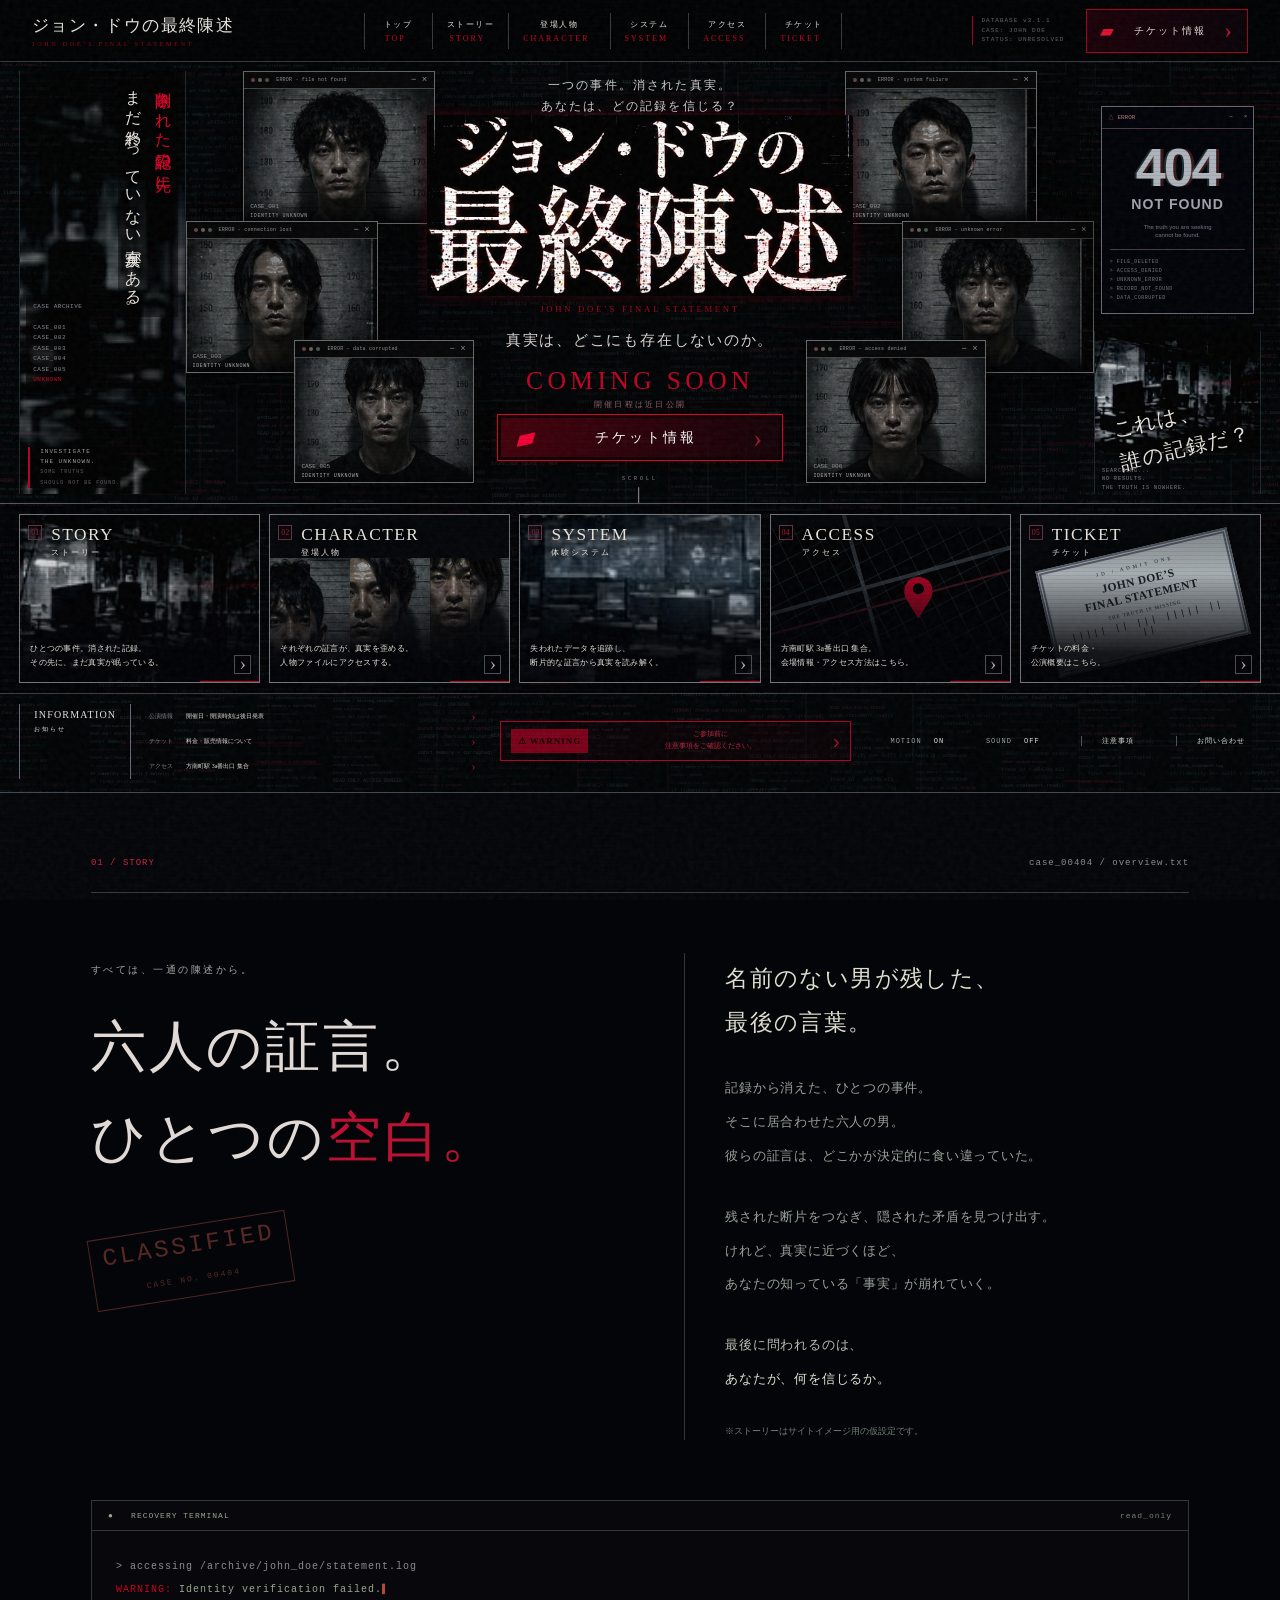
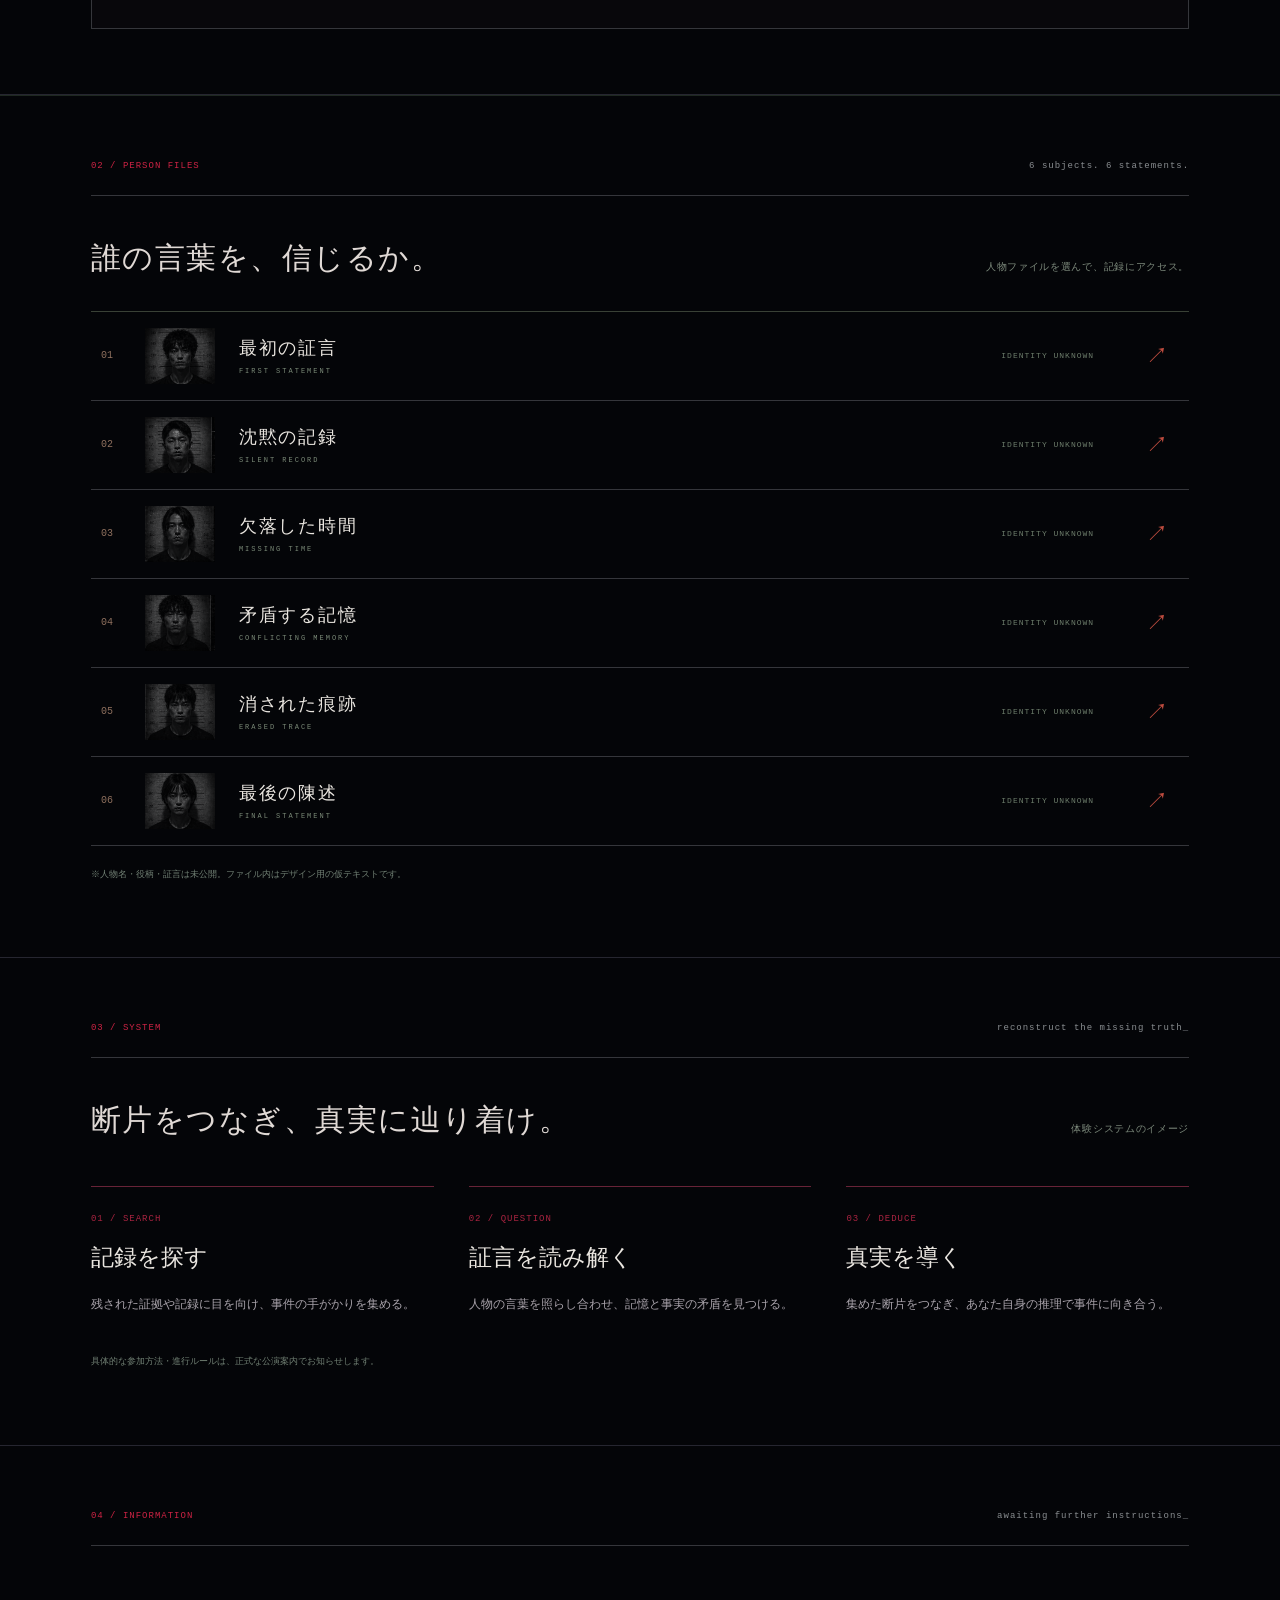
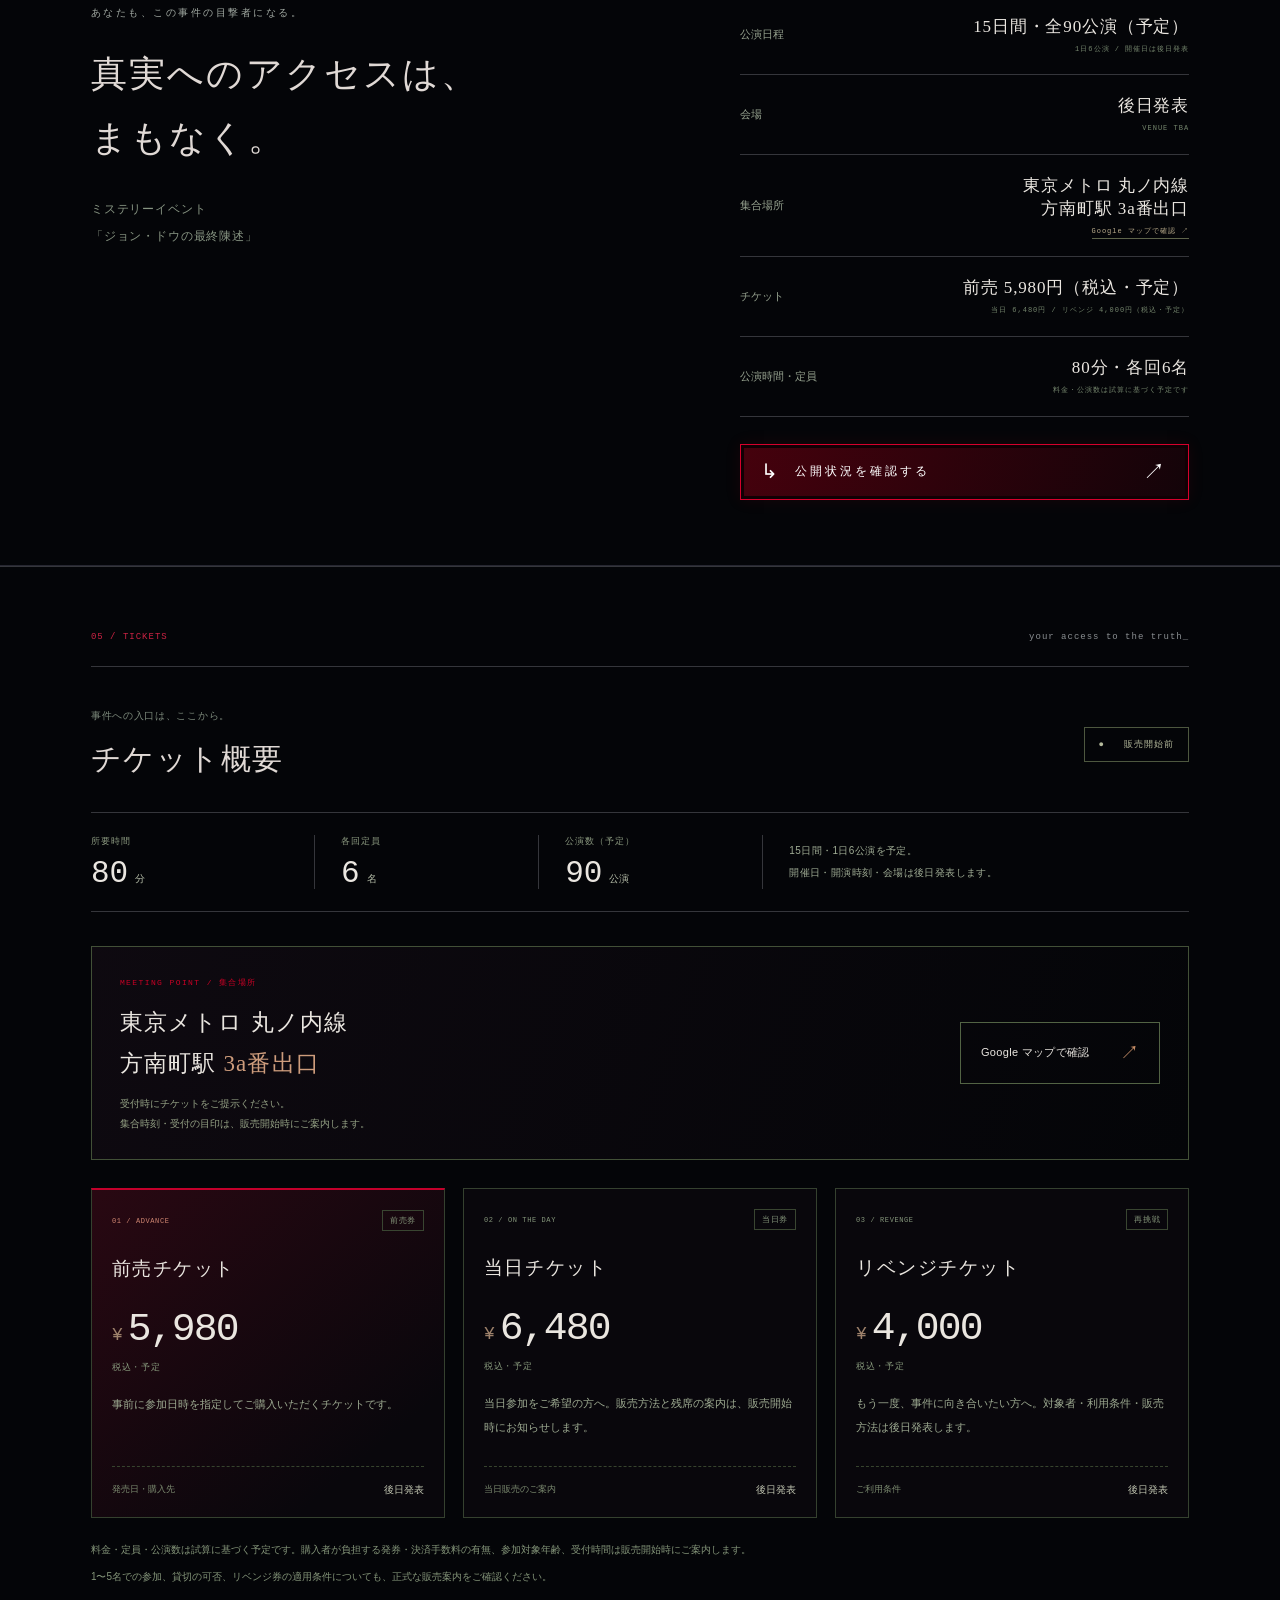
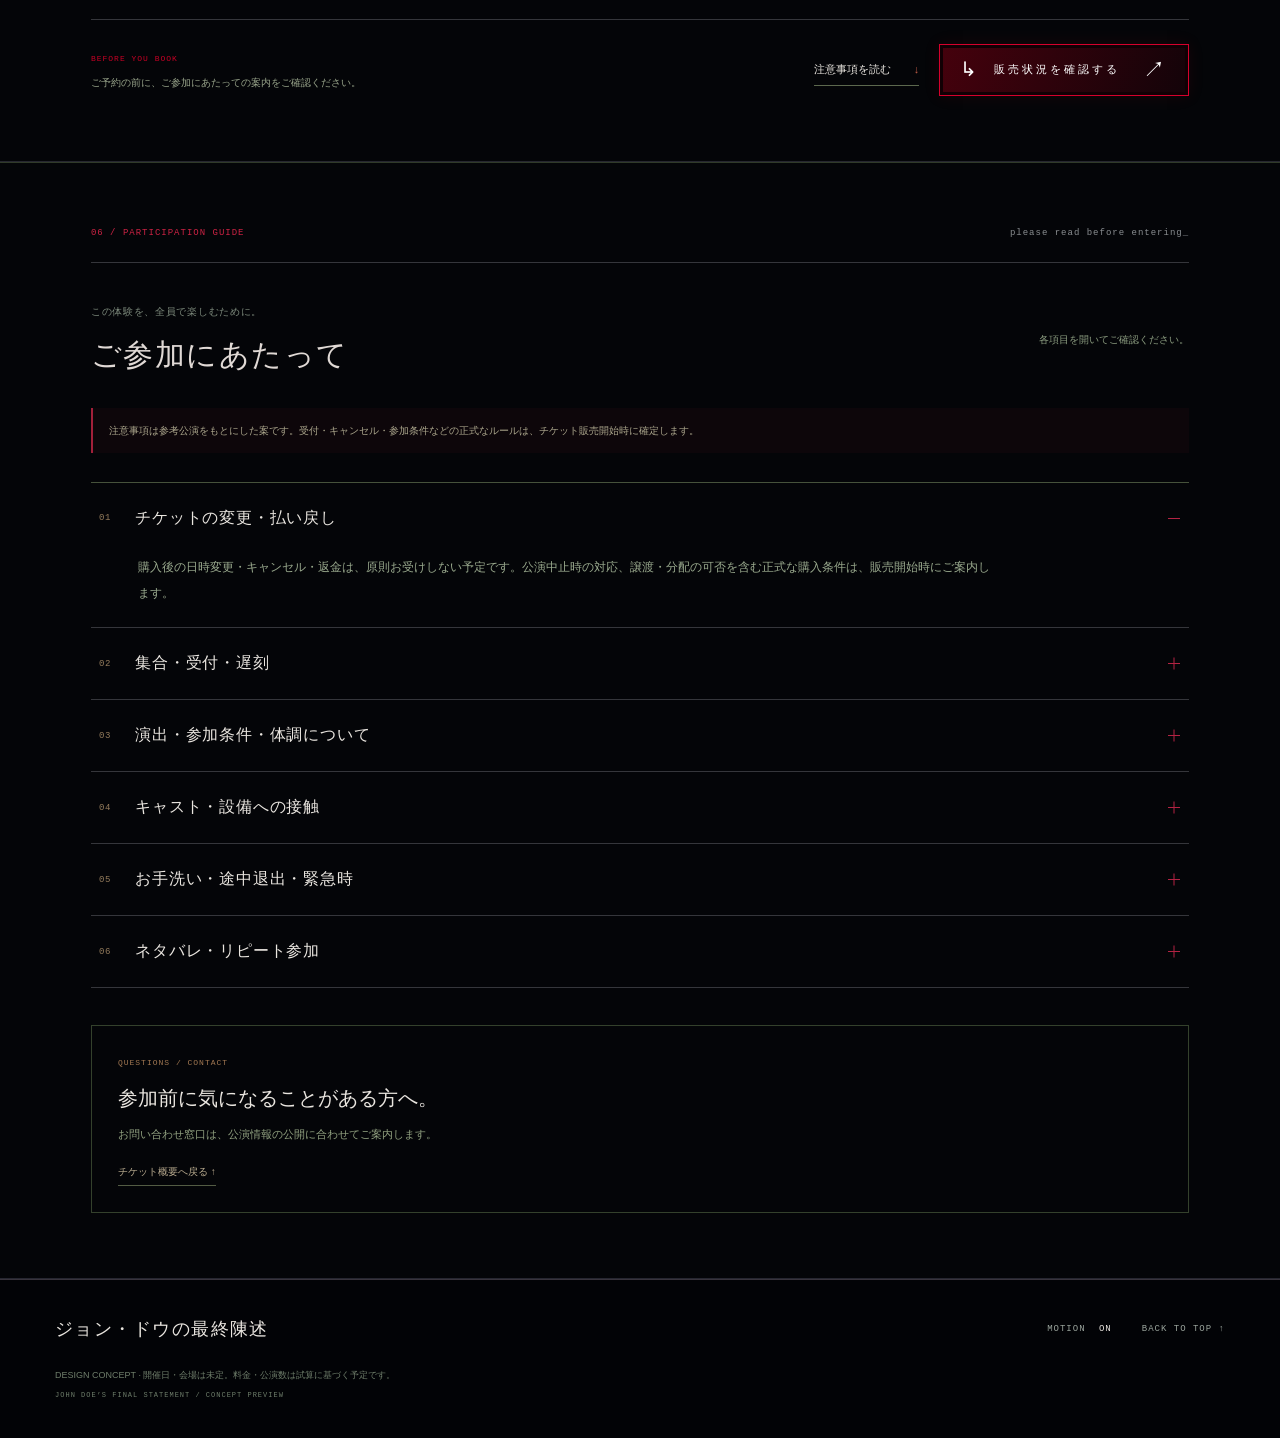
==== index.html @ df14f349 "Rename john-doe-preview-v14.html to index.html" ====
<!doctype html>
<html lang="ja">
<head>
<meta charset="UTF-8"><meta name="viewport" content="width=device-width, initial-scale=1">
<meta name="theme-color" content="#080a09">
<meta name="description" content="真実は、どこにも存在しないのか。ミステリーイベント『ジョン・ドウの最終陳述』のコンセプトサイト。">
<title>ジョン・ドウの最終陳述 — JOHN DOE'S FINAL STATEMENT</title>
<link rel="icon" href="data:image/svg+xml,%3Csvg xmlns='http://www.w3.org/2000/svg' viewBox='0 0 64 64'%3E%3Crect width='64' height='64' fill='%23080a09'/%3E%3Ctext x='7' y='46' font-size='44' fill='%23d93636' font-family='serif'%3EJ%3C/text%3E%3C/svg%3E">
<style>
:root{--bg:#080b0a;--fg:#e6e4db;--muted:#78817c;--red:#d1443c;--line:#29312c;--mono:'Space Mono',monospace;--serif:'Noto Serif JP','Yu Mincho',serif}*{box-sizing:border-box}html{scroll-behavior:smooth;scroll-padding-top:100px}body{margin:0;background:var(--bg);color:var(--fg);font-family:Arial,'Noto Sans JP','Hiragino Kaku Gothic ProN',sans-serif;font-size:14px;-webkit-font-smoothing:antialiased}button,a{-webkit-tap-highlight-color:transparent}a{color:inherit;text-decoration:none}button{font:inherit;color:inherit;cursor:pointer}button:focus-visible,a:focus-visible{outline:2px solid var(--red);outline-offset:5px}button{border-radius:0}::selection{background:#a6312d;color:#fff}.mono,.utility{font-family:var(--mono);font-size:10px;letter-spacing:1px}.red{color:var(--red)}.muted{color:var(--muted)}.skip{position:fixed;top:-60px;left:20px;padding:12px;background:var(--fg);color:var(--bg);z-index:100}.skip:focus{top:10px}.noise{position:fixed;inset:0;pointer-events:none;opacity:.055;z-index:20;background-image:url("data:image/svg+xml,%3Csvg viewBox='0 0 180 180' xmlns='http://www.w3.org/2000/svg'%3E%3Cfilter id='n'%3E%3CfeTurbulence type='fractalNoise' baseFrequency='.9' numOctaves='3' stitchTiles='stitch'/%3E%3C/filter%3E%3Cpath filter='url(%23n)' opacity='.8' d='M0 0h180v180H0z'/%3E%3C/svg%3E")}.scanline{position:fixed;inset:0;background:repeating-linear-gradient(transparent 0px,transparent 3px,#0002 4px);pointer-events:none;z-index:19}.header{height:94px;display:flex;align-items:center;justify-content:space-between;padding:0 4.3%;border-bottom:1px solid var(--line);position:relative;z-index:5;background:#080b0a}.brand{display:flex;align-items:center;gap:14px}.brand-mark{font-family:Georgia,serif;font-weight:bold;font-size:36px;letter-spacing:-3px}.brand-mark>span{color:var(--red)}.brand-caption{font-family:var(--mono);font-size:8px;line-height:1.7;letter-spacing:1.4px;color:#a1aaa3}.header nav{display:flex;gap:33px;font-family:var(--mono);font-size:10px;letter-spacing:1px}.header nav small{color:var(--red);margin-right:6px;font-size:8px}.header nav a:hover{color:var(--red)}.utility{background:none;border:0;color:#9aa49c;font-size:9px;padding:10px 0}.utility b{font-weight:400;color:var(--fg);margin-left:7px}.sound-bars{color:var(--red);letter-spacing:1px;margin-right:7px}.hero{position:relative;min-height:780px;height:calc(100svh - 94px);max-height:1040px;overflow:hidden;background:radial-gradient(ellipse at 78% 45%,#18312545,transparent 56%)}.hero-grid{position:absolute;inset:0;background-image:linear-gradient(#80978707 1px,transparent 1px),linear-gradient(90deg,#80978707 1px,transparent 1px);background-size:58px 58px;mask-image:linear-gradient(90deg,transparent,#000)}.hero-top{position:absolute;top:27px;left:4.3%;right:4.3%;display:flex;justify-content:space-between;font-size:9px;color:#7f8d82}.status-dot{display:inline-block;width:5px;height:5px;background:var(--red);margin-right:9px;box-shadow:0 0 12px #c03c3c99}.hero-copy{position:absolute;z-index:3;left:7.1%;top:50%;width:51%;transform:translateY(-48%);pointer-events:none}.hero-copy a{pointer-events:auto}.eyebrow{font-family:var(--mono);letter-spacing:2.5px;font-size:10px;color:#a2aaa3;display:flex;align-items:center;gap:12px}.line{height:1px;width:27px;background:var(--red)}.hero-tagline{font-family:var(--serif);font-size:15px;letter-spacing:.25em;margin:35px 0 18px;color:#b2b8ae}h1{font-family:var(--serif);font-weight:800;margin:0;line-height:1.25;letter-spacing:-.06em}.title-small{display:block;font-size:clamp(29px,3.7vw,60px);letter-spacing:.025em;margin-bottom:8px}.title-main{display:block;font-size:clamp(74px,8.6vw,139px);position:relative;white-space:nowrap;text-shadow:1px 0 #c5473a88}.title-main:after{content:attr(data-text);position:absolute;left:0;top:0;color:#b8c8ba;clip-path:inset(45% 0 52% 0);animation:glitch 8s infinite;opacity:0}.english-title{font-family:var(--mono);font-size:clamp(8px,.8vw,12px);letter-spacing:.32em;color:var(--red);margin:23px 0 27px}.hero-question{font-family:var(--serif);font-size:14px;letter-spacing:.16em;color:#bfc3b8;margin-bottom:32px}.primary-button{display:flex;align-items:center;gap:14px;min-height:56px;padding:0 20px;background:#b92e29;color:#fff;border:1px solid #d1443c;font-size:12px;letter-spacing:1px;width:282px;transition:background .25s,box-shadow .25s}.primary-button:hover{background:#d3443b;box-shadow:0 0 30px #c32e2d22}.button-icon{font-family:var(--mono);font-size:20px}.arrow{margin-left:auto;font-size:22px}.hero-date{display:grid;grid-template-columns:1fr;gap:5px;margin-top:31px}.hero-date>.mono{font-size:8px;color:#6e7a71}.hero-date strong{font-family:var(--mono);font-size:15px;font-weight:400;letter-spacing:2px}.hero-date>span:last-child{font-size:10px;color:#7e8a80;letter-spacing:.05em}.evidence-board{position:absolute;right:4.4%;top:12%;bottom:12%;width:42%;max-width:650px;perspective:1000px}.board-caption,.board-bottom{display:flex;justify-content:space-between;color:#6f8074;font-size:7px}.board-caption{margin-bottom:15px}.board-bottom{margin-top:18px}.evidence-grid{display:grid;grid-template-columns:1fr 1fr;gap:15px 28px;transform:rotate(-3deg);padding:0 15px}.profile{padding:0;background:#0c1410;border:1px solid #3b4940;position:relative;box-shadow:0 10px 28px #0008;text-align:left;transition:filter .3s,transform .3s,border-color .3s;filter:brightness(.7) saturate(.65);min-width:0;animation:float 9s ease-in-out infinite}.profile:hover{filter:brightness(1.15);border-color:var(--red);transform:translateY(-5px)!important;z-index:4}.profile-2{transform:translateY(13px);animation-delay:-2s}.profile-3{transform:translateX(-12px);animation-delay:-4s}.profile-4{transform:translate(3px,18px);animation-delay:-1s}.profile-5{transform:translateX(9px);animation-delay:-5s}.profile-6{transform:translateY(20px);animation-delay:-3s}.window-bar{height:19px;display:flex;align-items:center;gap:4px;padding:0 7px;border-bottom:1px solid #3b4940;font-family:var(--mono);font-size:6px;color:#a3aea6}.window-bar i{width:4px;height:4px;background:#99453e;border-radius:50%}.window-bar i:nth-child(2){background:#7c7252}.window-bar i:nth-child(3){background:#426954}.window-bar>span{margin-left:4px}.window-bar b{margin-left:auto;font-size:10px;font-weight:400}.portrait,.file-photo,.dialog-photo{display:block;background-image:url('[data-uri]');background-size:550% auto;background-repeat:no-repeat;background-color:#1a2620}.portrait{aspect-ratio:1.52}.p1{background-position:9.6% 6.2%}.p2{background-position:89% 6.2%}.p3{background-position:6.3% 43%}.p4{background-position:91.9% 43%}.p5{background-position:12% 78.5%}.p6{background-position:85.6% 78.5%}.profile-foot{display:flex;align-items:center;justify-content:space-between;padding:6px 7px;border-top:1px solid #39483c;font-family:var(--mono);font-size:6px;color:#a5b0a6}.profile-foot em{font-style:normal;color:#b66c5c;font-size:5px}.error-window{position:absolute;left:18%;top:43%;width:66%;background:#0b100ef2;border:1px solid #686f61;transform:rotate(3deg);z-index:3;box-shadow:0 10px 60px #000c;pointer-events:none;animation:error-drift 11s ease-in-out infinite}.error-bar{display:flex;justify-content:space-between;padding:8px 10px;border-bottom:1px solid #50574d;font-family:var(--mono);font-size:8px;color:#a78e7b}.error-body{text-align:center;padding:10px 12px 13px;font-family:var(--mono)}.error-number{display:block;font-size:clamp(50px,6.5vw,98px);line-height:1.15;color:#98a294;font-weight:700;letter-spacing:-5px;text-shadow:3px 0 #a4423b55,-2px 0 #50857655}.error-body>span:nth-child(2){font-size:11px;letter-spacing:3px;color:#a0aa9c}.error-body p{font-size:6px;color:#768373;margin:10px 0}.error-ok{display:inline-block;padding:5px 34px;border:1px solid #485444;font-size:7px;color:#9ba594}.hero-bottom{position:absolute;bottom:29px;left:4.3%;right:4.3%;display:flex;align-items:center;justify-content:space-between;color:#68776c;font-size:8px}.hero-bottom a{color:#9aa79b;display:flex;align-items:center;gap:20px}.hero-bottom a span{font-size:19px;animation:scroll-down 2.5s infinite}.hero-coordinates{opacity:.6}.ticker{border-top:1px solid #66302a;border-bottom:1px solid #66302a;overflow:hidden;background:#1e1110;color:#bd7a6d;padding:15px 0;font-family:var(--mono);font-size:10px;letter-spacing:3px}.ticker>div{width:max-content;animation:marquee 38s linear infinite}.ticker span{color:#d73f36;margin:0 37px}.section{padding:74px 7.1% 90px;scroll-margin-top:30px}.section-label{display:flex;justify-content:space-between;padding-bottom:24px;border-bottom:1px solid var(--line)}.section-label .mono{font-size:9px}.story-layout{display:grid;grid-template-columns:1fr 1fr;gap:8%;padding:60px 0}.story-heading h2{font-family:var(--serif);font-size:clamp(32px,4.3vw,62px);line-height:1.65;font-weight:500;letter-spacing:.05em;margin:25px 0}.story-heading h2 span{color:#bc4c40}.case-stamp{display:inline-block;border:1px solid #a44a3e77;color:#a44a3e88;transform:rotate(-9deg);text-align:center;font-size:24px;padding:6px 12px;line-height:1.2;letter-spacing:3px;margin:16px 0}.case-stamp small{font-size:8px;letter-spacing:2px}.story-copy{padding:4px 0 0 8%;border-left:1px solid var(--line)}.story-copy p{font-family:var(--serif);font-size:13px;line-height:2.6;letter-spacing:.06em;color:#99a399;margin:0 0 27px}.story-copy p.story-lead{font-size:23px;line-height:1.9;color:#dddccf}.story-copy .story-ending{color:#b9c0b3}.story-ending strong{font-weight:500;color:#e4e4d8}.concept-note{display:block;font-size:9px;line-height:1.9;color:#718074}.terminal{border:1px solid var(--line);background:#0b100d}.terminal-top{padding:10px 16px;border-bottom:1px solid var(--line);display:flex;justify-content:space-between;font-size:8px;color:#728473}.terminal-top span:first-child{color:#99a790}.terminal-content{padding:24px;font-size:10px;color:#9aa88f;line-height:2.3;min-height:97px}.terminal-cursor{color:#b3473c;animation:blink 1.5s step-end infinite}.files-section{background:#0c100d;border-top:1px solid #1f2921;border-bottom:1px solid #1f2921}.section-heading{display:flex;align-items:end;justify-content:space-between;margin:42px 0 32px;gap:20px}.section-heading h2{font-family:var(--serif);font-size:30px;font-weight:500;letter-spacing:.05em;margin:0}.section-heading p{font-size:10px;color:#7d8a7c;letter-spacing:.07em;margin:0 0 5px}.file-list{border-top:1px solid #394136}.file-list>button{display:flex;align-items:center;width:100%;padding:16px 21px 16px 10px;gap:24px;text-align:left;background:transparent;border:0;border-bottom:1px solid var(--line);transition:background .25s,padding .25s}.file-list>button:hover{background:#162018;padding-left:18px}.file-num{font-family:var(--mono);color:#8f705e;font-size:10px;width:20px}.file-photo{width:70px;height:56px;flex-shrink:0;filter:grayscale(1);opacity:.7}.file-name{font-family:var(--serif);font-size:18px;letter-spacing:.1em}.file-name>span{display:block;font-family:var(--mono);font-size:7px;color:#7b8a78;letter-spacing:2px;margin-top:7px}.file-state{font-family:var(--mono);font-size:8px;letter-spacing:1px;color:#6d7d6b;margin-left:auto}.file-plus{color:#bf4c3f;font-size:22px;margin-left:28px}.file-note{margin-top:20px}.information-section{background:radial-gradient(ellipse at 5% 100%,#7c29281a,transparent 65%)}.information-layout{display:grid;grid-template-columns:1.2fr 1fr;gap:10%;margin-top:50px}.information-layout h2{font-family:var(--serif);font-weight:500;font-size:36px;line-height:1.8;letter-spacing:.06em;margin:22px 0 25px}.information-caption{color:#879482;font-size:12px;line-height:2.2;letter-spacing:.07em}.event-details dl{margin:0 0 27px}.event-details dl>div{display:flex;justify-content:space-between;align-items:center;border-bottom:1px solid var(--line);padding:19px 0}.event-details dt{font-size:11px;color:#96a28f}.event-details dd{font-family:var(--serif);font-size:17px;margin:0;text-align:right;letter-spacing:.05em}.event-details dd>span{display:block;font-family:var(--mono);font-size:7px;letter-spacing:1px;color:#76876e;margin-top:5px}.ticket-button{width:100%}footer{display:grid;grid-template-columns:1fr 1fr;align-items:center;gap:22px;padding:34px 4.3%;border-top:1px solid var(--line)}.footer-title{font-family:var(--serif);font-size:18px;letter-spacing:.08em}.footer-controls{display:flex;gap:30px;justify-content:flex-end}footer>p{font-size:9px;line-height:2.1;color:#6f7e6b;margin:0;grid-column:1/-1}footer>p .mono{font-size:7px;letter-spacing:1px}dialog{padding:0;border:1px solid #56634e;background:#101610;color:var(--fg);width:min(690px,calc(100% - 36px));max-height:90svh}dialog::backdrop{background:#020503dd;backdrop-filter:blur(7px)}.dialog-bar{display:flex;justify-content:space-between;align-items:center;padding:10px 15px;border-bottom:1px solid var(--line);color:#9eab95;font-size:9px}.dialog-bar button{background:none;border:0;font-size:26px;line-height:1;color:#b65b4b;padding:0 4px}.dialog-content{display:grid;grid-template-columns:180px 1fr;gap:30px;padding:35px}.dialog-photo{aspect-ratio:.95;filter:saturate(.5);border:1px solid #4c5b47;align-self:start}.dialog-content h2,.ticket-content h2{font-family:var(--serif);font-size:25px;font-weight:500}.dialog-content .eyebrow{font-size:8px;letter-spacing:1px}.dialog-content blockquote{font-family:var(--serif);font-size:15px;line-height:2.2;color:#c5ceba;margin:22px 0;border-left:2px solid #9c4739;padding-left:15px}.dialog-details{font-family:var(--mono);font-size:8px;line-height:2;color:#85967b}.dialog-details>div{display:flex;justify-content:space-between}.dialog-details dd{margin:0}.dialog-bottom{width:100%;border:0;border-top:1px solid var(--line);padding:16px 24px;background:#182115;font-size:11px;display:flex;justify-content:space-between}.dialog-bottom:hover{background:#273320}.ticket-content{padding:35px}.ticket-content p{color:#a0ae93;font-size:12px;line-height:2.3}.ticket-content .red{color:var(--red)}body.dialog-open{overflow:hidden}.reveal{opacity:0;transform:translateY(20px);transition:opacity .8s,transform .8s}.reveal.visible{opacity:1;transform:none}@keyframes glitch{0%,94%,98%,100%{opacity:0;transform:translateX(0)}95%{opacity:.6;transform:translateX(-5px)}97%{opacity:.6;transform:translateX(5px)}}@keyframes marquee{to{transform:translateX(-50%)}}@keyframes blink{50%{opacity:0}}@keyframes scroll-down{50%{transform:translateY(5px)}}@keyframes float{0%,100%{translate:0 0}50%{translate:0 -6px}}@keyframes error-drift{0%,100%{translate:0 0}50%{translate:0 7px}}
body.motion-off *,body.motion-off *:before,body.motion-off *:after{animation:none!important;scroll-behavior:auto!important;transition:none!important}.motion-off .reveal{opacity:1;transform:none}
@media(min-width:1500px){.evidence-board{top:11%;bottom:10%}.hero-copy{left:9%}.portrait{aspect-ratio:1.5}.evidence-grid{gap:20px 30px}}
@media(max-width:1050px){.header{padding:0 4%;height:80px}.header nav{gap:18px;font-size:9px}.brand-caption{font-size:6px}.hero{height:730px;min-height:730px}.hero-copy{left:5%;width:53%}.title-main{font-size:9.4vw}.title-small{font-size:4.1vw}.evidence-board{right:3%;width:43%;top:19%}.evidence-grid{gap:14px}.error-window{top:36%}.english-title{letter-spacing:.2em}.hero-coordinates{display:none}.story-layout{gap:6%}.story-copy{padding-left:8%}.section-heading h2{font-size:25px}.section-heading p{font-size:9px}.information-layout h2{font-size:28px}.information-layout{gap:7%}.section{padding-left:6%;padding-right:6%}}
@media(max-width:700px){.header{height:72px;padding:0 6%}.brand-mark{font-size:30px}.brand-caption{font-size:6px}.header nav{display:none}.utility{font-size:8px}.hero{height:auto;min-height:0;padding:91px 6% 70px;overflow:hidden;display:flex;flex-direction:column}.hero-top{top:22px;left:6%;right:6%;font-size:6px}.hero-copy{position:relative;left:auto;top:auto;transform:none;width:100%;z-index:3}.eyebrow{font-size:8px;letter-spacing:2px}.hero-tagline{font-size:12px;margin-top:25px;margin-bottom:16px}.title-small{font-size:7.8vw}.title-main{font-size:19vw;letter-spacing:-.07em}.english-title{font-size:7px;letter-spacing:.21em;margin:15px 0 22px}.hero-question{font-size:12px;letter-spacing:.09em;margin-bottom:24px}.primary-button{min-height:52px;width:100%;max-width:325px;font-size:11px}.hero-date{margin-top:22px;gap:5px}.hero-date strong{font-size:12px}.hero-date>.mono{font-size:7px}.hero-date>span:last-child{font-size:9px}.evidence-board{position:relative;right:auto;top:auto;bottom:auto;width:100%;max-width:450px;margin:32px auto 22px}.board-caption,.board-bottom{font-size:6px}.evidence-grid{gap:14px 22px;padding:0 10px;transform:rotate(-3deg)}.portrait{aspect-ratio:1.72}.window-bar{height:17px}.profile-foot{padding:5px;font-size:5px}.profile-foot em{font-size:4px}.error-window{top:38%;width:61%;left:20%}.error-number{font-size:65px}.error-body>span:nth-child(2){font-size:8px}.error-body p{font-size:5px}.error-bar{font-size:6px;padding:5px 7px}.error-body{padding:6px 9px 10px}.hero-bottom{left:6%;right:6%;bottom:23px;font-size:6px}.hero-bottom a{gap:10px}.hero-bottom a span{font-size:15px}.ticker{font-size:8px;padding:12px 0;letter-spacing:2px}.ticker span{margin:0 22px}.section{padding:48px 6% 54px;scroll-margin-top:0}.section-label{padding-bottom:18px}.section-label .mono{font-size:7px}.section-label .muted{font-size:6px;letter-spacing:.4px}.story-layout{grid-template-columns:1fr;gap:25px;padding:30px 0 35px}.story-heading h2{font-size:37px;margin:18px 0 5px;line-height:1.6}.case-stamp{font-size:18px;position:absolute;right:2px;bottom:8px;opacity:.7;margin:0;padding:6px 10px;letter-spacing:2px}.case-stamp small{font-size:6px;letter-spacing:1px}.story-heading{position:relative}.story-copy{padding:8px 0 0;border:0}.story-copy p{font-size:12px;line-height:2.5;margin-bottom:21px}.story-copy p.story-lead{font-size:20px}.terminal-content{padding:15px 12px;font-size:7px;letter-spacing:.2px;min-height:75px}.terminal-top{font-size:7px;padding:9px 12px}.section-heading{display:block;margin:29px 0 25px}.section-heading h2{font-size:23px}.section-heading p{margin-top:14px;font-size:10px}.file-list>button{gap:12px;padding:14px 7px 14px 0}.file-num{font-size:8px;width:16px}.file-photo{width:52px;height:44px}.file-name{font-size:16px;letter-spacing:.05em}.file-name>span{font-size:6px;letter-spacing:1px;margin-top:5px}.file-state{display:none}.file-plus{margin-left:auto;font-size:22px}.file-note{font-size:8px}.information-layout{grid-template-columns:1fr;gap:15px;margin-top:31px}.information-layout h2{font-size:28px;margin-top:17px}.information-caption{font-size:11px}.event-details dt{font-size:10px}.event-details dd{font-size:16px}.event-details dl>div{padding:16px 0}.ticket-button{max-width:none}.footer-title{font-size:15px}footer{padding:29px 6%;grid-template-columns:1fr;gap:18px}.footer-controls{justify-content:space-between}footer>p{font-size:8px}.dialog-content{padding:24px;grid-template-columns:1fr;gap:18px}.dialog-photo{width:140px;aspect-ratio:1.35}.dialog-content h2{margin:15px 0}.dialog-content blockquote{font-size:14px}.dialog-content .eyebrow{margin-top:0}.ticket-content{padding:25px}.ticket-content h2{font-size:23px}}
@media(prefers-reduced-motion:reduce){body:not(.motion-on) *,body:not(.motion-on) *:before,body:not(.motion-on) *:after{animation:none!important;transition:none!important}.reveal{opacity:1;transform:none}}
/* Tickets and participation guide */
.hero-ticket-link{display:inline-flex;align-items:center;gap:18px;font-size:10px;color:#a6b09e;letter-spacing:.08em;margin-top:16px;pointer-events:auto;border-bottom:1px solid #53604b;padding-bottom:6px}.hero-ticket-link:hover{color:var(--fg);border-color:var(--red)}.hero-ticket-link span{color:var(--red)}.event-details dl>div{gap:18px}.event-details dt{flex-shrink:0}.event-details dd{max-width:76%;overflow-wrap:anywhere}.event-details dd>span{line-height:1.8}.tickets-section{border-top:1px solid var(--line);background:radial-gradient(ellipse at 90% 40%,#26352233,transparent 60%)}.tickets-section .section-heading,.guide-section .section-heading{align-items:center}.tickets-section .section-heading .eyebrow,.guide-section .section-heading .eyebrow{margin:0 0 16px}.sale-status{font-size:9px;letter-spacing:1px;border:1px solid #4d573f;color:#b5ba9c;padding:10px 14px;white-space:nowrap}.ticket-facts{display:grid;grid-template-columns:repeat(3,1fr) 1.9fr;border-top:1px solid var(--line);border-bottom:1px solid var(--line);padding:22px 0;margin:30px 0 34px;align-items:center}.ticket-facts>span{padding-left:26px;border-right:1px solid var(--line)}.ticket-facts>span:first-child{padding-left:0}.ticket-facts small{display:block;font-size:9px;color:#8c9a80;margin-bottom:10px;letter-spacing:.1em}.ticket-facts strong{font-family:var(--mono);font-size:31px;font-weight:400;line-height:1}.ticket-facts em{font-family:Arial,sans-serif;font-size:10px;font-style:normal;margin-left:7px;color:#b6bea9}.ticket-facts>p{font-size:10px;line-height:2.2;letter-spacing:.04em;color:#a0ad95;margin:0;padding-left:26px}.ticket-grid{display:grid;grid-template-columns:repeat(3,minmax(0,1fr));gap:18px}.ticket-card{position:relative;border:1px solid #35412f;background:#0c130d;padding:20px;display:flex;flex-direction:column;min-width:0}.ticket-featured{border-top:2px solid #bc4b3c;background:linear-gradient(145deg,#31211c44,#0c130d 70%)}.ticket-card-top{display:flex;justify-content:space-between;align-items:center;color:#85967b;font-size:7px;letter-spacing:.6px;gap:6px}.ticket-card-top>span:last-child{border:1px solid #394531;padding:4px 7px;font-family:Arial,sans-serif;font-size:8px;white-space:nowrap}.ticket-featured .ticket-card-top>span:first-child{color:#d08772}.ticket-card h3{font-family:var(--serif);font-weight:500;font-size:19px;letter-spacing:.08em;margin:25px 0 0}.ticket-card .ticket-price{font-family:var(--mono);font-size:clamp(28px,3.1vw,46px);font-weight:400;letter-spacing:-1.8px;line-height:1.4;margin:20px 0}.ticket-price>span{font-size:18px;color:#9d816b;margin-right:5px;letter-spacing:0}.ticket-price>small{display:block;font-family:Arial,sans-serif;font-size:9px;letter-spacing:.08em;color:#86987b;margin-top:3px}.ticket-description{font-size:11px;line-height:2.1;color:#9daa91;margin:0 0 27px;flex:1}.ticket-card-bottom{display:flex;align-items:center;justify-content:space-between;gap:9px;border-top:1px dashed #37442e;padding-top:16px;font-size:9px;color:#7d8c71}.ticket-card-bottom strong{font-size:10px;color:#c2c6b2;font-weight:400}.ticket-footnotes{margin:21px 0 32px}.ticket-footnotes p{font-size:10px;line-height:2.1;color:#849579;margin:6px 0}.ticket-next{display:flex;align-items:center;justify-content:space-between;flex-wrap:wrap;gap:20px;padding:24px 0 0;border-top:1px solid var(--line)}.ticket-next>div{flex:1;min-width:230px}.ticket-next .mono{font-size:8px}.ticket-next p{font-size:10px;color:#99a58b;line-height:1.9;margin:9px 0 0}.ticket-next>a{font-size:11px;border-bottom:1px solid #5c684e;padding:8px 0;white-space:nowrap}.ticket-next>a span{margin-left:20px;color:#c05d46}.ticket-next .primary-button{width:250px;flex-shrink:0;font-size:11px;min-height:52px}.guide-section{border-top:1px solid #303a29;background:#0b100b}.guide-caption{font-size:10px;color:#8c9d80;line-height:1.8}.guide-draft{border-left:2px solid #a05c40;padding:12px 16px;font-size:10px;line-height:2.1;color:#aca78d;background:#382b181f;margin:0 0 29px}.guide-list{border-top:1px solid #46523b}.guide-list details{border-bottom:1px solid var(--line)}.guide-list summary{display:flex;align-items:center;list-style:none;gap:24px;padding:25px 8px;cursor:pointer;font-family:var(--serif);font-size:16px;letter-spacing:.05em}.guide-list summary::-webkit-details-marker{display:none}.guide-list summary:focus-visible{outline:2px solid #c4634d;outline-offset:3px}.guide-list summary:hover{color:#e8b7a5}.guide-index{font-family:var(--mono);font-size:9px;color:#947c5c}.guide-toggle{position:relative;margin-left:auto;width:13px;height:13px;flex-shrink:0}.guide-toggle:before,.guide-toggle:after{content:'';position:absolute;background:#af6c4b;width:12px;height:1px;left:0;top:6px}.guide-toggle:after{transform:rotate(90deg);transition:transform .2s}.guide-list details[open] .guide-toggle:after{transform:rotate(0deg)}.guide-body{padding:0 40px 21px 47px;max-width:950px}.guide-body p{font-size:12px;line-height:2.2;color:#9aaa8e;margin:0}.guide-contact{position:relative;border:1px solid #34412c;padding:26px;margin-top:37px}.guide-contact>.mono{font-size:8px;letter-spacing:1px;color:#a27852}.guide-contact h3{font-family:var(--serif);font-weight:500;font-size:20px;margin:17px 0 12px}.guide-contact p{font-size:11px;color:#91a180;line-height:1.9;margin:0}.guide-top-link{display:inline-block;font-size:10px;margin-top:20px;color:#baac90;border-bottom:1px solid #535c44;padding-bottom:6px}
@media(max-width:1000px) and (min-width:701px){.ticket-card{padding:16px}.ticket-card h3{font-size:16px}.ticket-card-top{font-size:6px}.ticket-card-top>span:last-child{padding:4px;font-size:7px}.ticket-facts{grid-template-columns:repeat(3,1fr)}.ticket-facts>p{grid-column:1/-1;padding:20px 0 0}.ticket-facts>span:nth-child(3){border:0}}
@media(max-width:700px){.hero-copy{padding-top:0}.hero-ticket-link{font-size:10px;margin-top:15px}.hero-date{margin-top:22px}.tickets-section .section-heading{display:flex;gap:12px}.tickets-section .section-heading .eyebrow{font-size:7px;letter-spacing:1.4px}.tickets-section .section-heading h2,.guide-section .section-heading h2{font-size:25px}.sale-status{font-size:8px;padding:8px}.ticket-facts{grid-template-columns:repeat(3,1fr);margin:23px 0;padding:20px 0}.ticket-facts>span{padding-left:17px}.ticket-facts>span:nth-child(3){border-right:0}.ticket-facts small{font-size:8px;letter-spacing:0}.ticket-facts strong{font-size:27px}.ticket-facts em{font-size:9px;margin-left:4px}.ticket-facts>p{grid-column:1/-1;padding:19px 0 0;font-size:10px}.ticket-grid{grid-template-columns:1fr;gap:16px}.ticket-card{padding:22px}.ticket-card-top{font-size:8px}.ticket-card-top>span:last-child{font-size:9px}.ticket-card h3{font-size:21px;margin-top:23px}.ticket-card .ticket-price{font-size:47px;margin:13px 0 18px}.ticket-price>span{font-size:21px}.ticket-price>small{font-size:10px}.ticket-description{font-size:12px;margin-bottom:22px}.ticket-card-bottom{font-size:10px}.ticket-card-bottom strong{font-size:11px}.ticket-footnotes p{font-size:10px}.ticket-next{display:grid;grid-template-columns:1fr}.ticket-next>div{min-width:0}.ticket-next>a{justify-self:start}.ticket-next .primary-button{width:100%;max-width:none}.guide-section .section-heading{margin-bottom:22px}.guide-caption{display:block;margin-top:14px;font-size:10px}.guide-draft{font-size:10px;padding:12px 13px;line-height:2}.guide-list summary{font-size:15px;padding:22px 0;gap:15px;letter-spacing:0;line-height:1.7}.guide-index{font-size:8px}.guide-body{padding:0 8px 21px 27px}.guide-body p{font-size:11px;line-height:2.2}.guide-contact{padding:23px 20px}.guide-contact h3{font-size:18px;line-height:1.8}.guide-contact p{font-size:10px}}
.meeting-point{display:flex;justify-content:space-between;align-items:center;gap:28px;border:1px solid #425037;background:linear-gradient(120deg,#1e2b1a55,transparent);padding:25px 28px;margin:0 0 28px}.meeting-point .mono{font-size:8px;letter-spacing:1.4px}.meeting-point h3{font-family:var(--serif);font-weight:500;font-size:23px;line-height:1.8;letter-spacing:.05em;margin:14px 0 10px}.meeting-point h3>span{color:#cd9c7c}.meeting-point p{font-size:10px;line-height:2;color:#95a285;margin:0}.meeting-point>a{display:flex;align-items:center;justify-content:space-between;gap:30px;border:1px solid #526344;padding:17px 20px;font-size:11px;letter-spacing:.03em;flex-shrink:0}.meeting-point>a:hover{background:#27351d;border-color:#b67d53}.meeting-point>a>span{color:#c58c66;font-size:19px}.event-details dd>span>a{color:#bdaf8e;border-bottom:1px solid #5d634a;padding-bottom:3px}@media(max-width:700px){.meeting-point{display:block;padding:22px;margin-bottom:23px}.meeting-point h3{font-size:22px;line-height:1.8}.meeting-point p{font-size:10px}.meeting-point>a{margin-top:20px;font-size:11px;padding:13px 16px}}
/* Reference redesign: archive desktop / stacked mobile */
:root{--bg:#030405;--fg:#eae6e0;--muted:#8a8e91;--red:#c90025;--line:#35363b}body{background:#030405;font-family:Arial,'Hiragino Kaku Gothic ProN',sans-serif}.data-wall{position:fixed;inset:0;background:url('[data-uri]') top center/1280px 800px;opacity:.68;pointer-events:none;z-index:-1}.sr-only{position:absolute;width:1px;height:1px;padding:0;margin:-1px;overflow:hidden;clip:rect(0,0,0,0);white-space:nowrap;border:0}.header{height:62px;padding:0 2.5%;gap:22px;border-bottom:1px solid #74747a75;background:#020304d9}.brand{display:flex;flex-direction:column;gap:4px;align-items:flex-start;flex-shrink:0}.brand-jp{font-family:var(--serif);font-size:17px;letter-spacing:.08em;white-space:nowrap}.brand-en{font-family:Georgia,serif;color:#97001c;font-size:6px;letter-spacing:2.8px}.header .desktop-nav{display:flex;gap:0;flex:1;justify-content:center}.desktop-nav a{text-align:center;border-left:1px solid #38383d;min-width:68px;padding:6px 14px;font-family:var(--serif);position:relative}.desktop-nav a:last-child{border-right:1px solid #38383d}.desktop-nav span{display:block;font-size:8px;letter-spacing:1.5px}.desktop-nav small{display:block;font-family:Georgia,serif;font-size:6px;letter-spacing:2px;margin:4px 0 0;color:#bab9bb}.desktop-nav a:hover:after{content:'';height:2px;background:#da0028;position:absolute;bottom:-9px;left:10px;right:10px;box-shadow:0 0 14px #d80027}.header-database{font-size:6px;letter-spacing:1px;line-height:1.6;border-left:1px solid #a40020;padding-left:9px;color:#63656c}.header-ticket{border:1px solid #a30020;color:#e6d8d4;padding:8px 13px;display:flex;align-items:center;gap:18px;font-family:var(--serif);font-size:10px;letter-spacing:2px;white-space:nowrap;background:linear-gradient(100deg,#50001355,#090309)}.header-ticket>span{color:#db1231;font-size:18px}.header-ticket b{color:#be1231;font-size:23px;font-weight:400}.header-ticket:hover{border-color:#f3073b;background:#51001355}#menu-toggle{display:none}.mobile-menu[hidden]{display:none}.mobile-menu{display:none}.hero{min-height:440px;height:34.5vw;max-height:580px;overflow:hidden;background:radial-gradient(ellipse at center,#02030444 0,#0000 60%);border-bottom:1px solid #595a62;isolation:isolate}.hero-grid{opacity:.5;background-size:39px 39px;background-image:linear-gradient(#55728217 1px,transparent 1px),linear-gradient(90deg,#55728217 1px,transparent 1px)}.hero .evidence-board{position:absolute;inset:0;width:100%;height:100%;max-width:none;margin:0;perspective:none}.hero .evidence-grid{display:contents;transform:none;padding:0}.hero .profile{position:absolute;width:15%;padding:0;transform:none;filter:brightness(.86) saturate(.45);border:1px solid #777b7d;box-shadow:0 4px 18px #000b;animation:archive-drift 12s ease-in-out infinite;background:#040609}.hero .profile:hover{filter:brightness(1.15) saturate(.65);border-color:#c80a2f;transform:none!important}.hero .profile-1{left:19%;top:2%;animation-delay:-4s}.hero .profile-2{right:19%;top:2%;animation-delay:-8s}.hero .profile-3{left:14.5%;top:36%;animation-delay:-1s}.hero .profile-4{right:14.5%;top:36%;animation-delay:-6s}.hero .profile-5{left:23%;top:63%;animation-delay:-3s;width:14%}.hero .profile-6{right:23%;top:63%;animation-delay:-9s;width:14%}.hero .portrait{aspect-ratio:1.42}.hero .window-bar{height:17px;border-color:#4d4c51;background:#06070a;font-size:5px;gap:3px}.hero .window-bar i{width:4px;height:4px}.hero .window-bar span{font-size:5px;letter-spacing:.2px}.hero .window-bar b{font-size:9px}.hero .profile-foot{padding:3px 6px;min-height:18px;display:block;background:#05090b;font-size:6px;line-height:1.3;border:0;position:absolute;bottom:0;left:0;right:0;background:linear-gradient(transparent,#020407)}.hero .profile-foot em{display:block;font-size:5px;color:#d0cbca;letter-spacing:.6px;margin-top:2px}.hero .hero-copy{position:absolute;left:34%;top:0;width:32%;height:100%;transform:none;z-index:3;text-align:center;pointer-events:none}.hero-copy h1{position:absolute;top:15%;left:-2%;width:104%;line-height:1;margin:0;letter-spacing:0}.title-art{display:block;width:100%;height:auto;filter:contrast(1.24) drop-shadow(0 0 7px #54000e88);mix-blend-mode:screen;animation:title-distortion 10s infinite}.hero-prologue{position:absolute;left:-5%;right:-5%;top:3%;margin:0;font-family:var(--serif);font-size:clamp(9px,.9vw,14px);line-height:1.8;letter-spacing:.19em;color:#d2ced0}.hero .english-title{position:absolute;top:51%;left:-8%;right:-8%;font-family:Georgia,serif;margin:0;font-size:clamp(7px,.68vw,11px);letter-spacing:.31em;color:#ab001d;white-space:nowrap}.hero .hero-question{position:absolute;top:57%;left:-9%;right:-9%;font-size:clamp(10px,1.16vw,18px);font-family:var(--serif);letter-spacing:.12em;margin:0;white-space:nowrap;color:#ddd6d3}.hero .hero-date{position:absolute;top:66%;left:0;right:0;display:block;margin:0;color:#c40026}.hero .hero-date strong{font-family:Georgia,serif;font-size:clamp(19px,2vw,29px);font-weight:400;letter-spacing:.17em}.hero .hero-date>span{display:block;font-family:var(--serif);font-size:8px;letter-spacing:.28em;color:#8f6268;margin-top:3px}.primary-button{border:1px solid #d6002c;background:linear-gradient(110deg,#57000ec9,#170309c9);box-shadow:inset 0 0 0 3px #110004,0 0 15px #b800191c;font-family:var(--serif);letter-spacing:3px}.primary-button:hover{background:linear-gradient(110deg,#7c0921,#350312);box-shadow:0 0 22px #d6002526}.hero .hero-ticket{position:absolute;left:15%;top:80%;width:70%;max-width:none;height:47px;min-height:0;padding:0 17px;justify-content:space-between;gap:13px;font-size:14px}.ticket-symbol{color:#f00435;font-size:28px;transform:rotate(-12deg)}.hero-ticket>span:nth-child(2){white-space:nowrap}.hero-ticket small{display:none}.hero-ticket .arrow{color:#9d1632;margin:0;font-size:28px}.hero-scroll{position:absolute;top:94%;left:0;right:0;font-size:5px;color:#979197;letter-spacing:3px}.hero-scroll span{display:block;margin-top:5px;font-size:14px}.hero .error-window{left:auto;right:2%;top:10%;width:12%;transform:none;animation:none;z-index:2;border-color:#676970;background:#020409e8;pointer-events:none}.hero .error-bar{padding:6px;font-size:6px;color:#bc777c;border-color:#4d343e}.hero .error-body{padding:10px 8px}.hero .error-number{font-family:Arial,sans-serif;font-size:clamp(39px,4.2vw,72px);letter-spacing:-2px;color:#afb4bc;line-height:1.05}.hero .error-body>span:nth-child(2){font-family:Arial,sans-serif;font-size:clamp(8px,1.1vw,17px);letter-spacing:1px;font-weight:bold;color:#a4a4b0}.hero .error-body p{font-family:Arial,sans-serif;font-size:6px;line-height:1.4;color:#797986;margin:10px 0}.error-logs{border-top:1px solid #443940;padding-top:8px;font-size:5px;text-align:left;line-height:1.8;letter-spacing:.5px;color:#7e7480}.side-archive{position:absolute;pointer-events:none;top:2%;bottom:2%;width:13%;overflow:hidden;border-left:1px solid #3d4c5380;border-right:1px solid #3d4c5380}.left-archive{left:1.5%}.side-archive .scene-art{position:absolute;width:100%;height:100%;opacity:.5;filter:contrast(1.2)}.vertical-copy{position:absolute;right:4%;top:2%;writing-mode:vertical-rl;font-family:var(--serif);font-size:clamp(11px,1.23vw,19px);line-height:1.9;letter-spacing:.1em;margin:0;text-shadow:0 2px 5px #000;background:#0007}.vertical-copy em{font-style:normal;color:#dc002b}.archive-code{position:absolute;left:6px;top:53%;padding:7px;background:#0009;font-size:6px;line-height:1.75;color:#8b8b97;letter-spacing:.5px}.archive-bottom{position:absolute;bottom:0;left:8px;border-left:2px solid #b7002b;padding-left:10px;font-size:6px;line-height:1.7;color:#a3a0a7;background:#000b}.archive-bottom small{font-size:5px;color:#615d66}.right-archive{left:auto;right:1.5%;top:61%;bottom:2%}.right-archive .scene-art{height:75%;opacity:.8}.right-archive p{font-family:var(--serif);font-size:clamp(13px,1.6vw,24px);transform:rotate(-13deg);position:absolute;right:6%;top:29%;letter-spacing:.12em;line-height:1.6;text-shadow:0 1px 5px #000}.right-archive>.mono{position:absolute;bottom:1%;left:4%;font-size:5px;line-height:1.7;color:#8a838f}.mobile-logs{display:none}.case-menu{display:grid;grid-template-columns:repeat(5,minmax(0,1fr));gap:9px;padding:10px 1.5%;border-bottom:1px solid #74757d80;background:#01030444;scroll-margin-top:10px}.case-tile{height:clamp(150px,13.2vw,220px);border:1px solid #73747a;position:relative;overflow:hidden;background:#040609;isolation:isolate;transition:border-color .25s,filter .25s}.case-tile:after{content:'';position:absolute;inset:0;background:linear-gradient(#01040555,transparent 35%,#010206e6 83%);z-index:-1;pointer-events:none}.case-tile:before{content:'';position:absolute;right:0;bottom:0;width:25%;height:1px;background:#ba0028;z-index:2}.case-tile:hover{border-color:#da123a;filter:brightness(1.18)}.case-tile>.scene-art,.case-tile>.map-art{position:absolute;inset:0;width:100%;height:100%;z-index:-2;opacity:.9;filter:grayscale(.3) contrast(1.1)}.tile-heading{position:relative;display:flex;align-items:flex-start;gap:9px;padding:10px 8px;z-index:1}.tile-heading>span{font-family:Georgia,serif;font-size:8px;color:#aa1532;border:1px solid #67303d;padding:2px}.tile-heading h2{font-family:Georgia,serif;font-size:clamp(13px,1.35vw,22px);font-weight:400;letter-spacing:1.5px;margin:0;line-height:1.1;text-shadow:0 1px 5px #000}.tile-heading small{font-family:var(--serif);display:block;font-size:8px;letter-spacing:2px;margin-top:5px}.case-tile>p{position:absolute;bottom:11px;left:10px;right:18px;font-family:var(--serif);font-size:clamp(7px,.62vw,10px);line-height:1.8;letter-spacing:.04em;margin:0;text-shadow:0 1px 4px #000}.tile-arrow{position:absolute;right:8px;bottom:8px;border:1px solid #4e4b54;width:17px;height:19px;text-align:center;font-family:Georgia,serif;font-size:19px;font-weight:400;color:#b3a4b1;line-height:15px}.character-strip{position:absolute;inset:26% 0 10%;display:flex;overflow:hidden;z-index:-2}.character-strip .file-photo{flex:1;width:0;height:100%;background-size:auto 680%;filter:grayscale(.35);opacity:1}.character-strip .p1{background-position:15.6% 6%}.character-strip .p2{background-position:86.8% 6%}.character-strip .p3{background-position:12.9% 43%}.character-strip .p4{background-position:88.5% 43%}.character-strip .p5{background-position:17.4% 78.5%}.character-strip .p6{background-position:83.4% 78.5%}.paper-ticket{position:absolute;left:10%;top:20%;width:82%;height:65%;background:repeating-linear-gradient(0deg,#ced0c400,#3138460e 1px,transparent 2px),#a9b0b4;color:#161923;border:5px double #545b67;transform:rotate(-13deg);padding:10px;text-align:center;font-family:Georgia,serif;box-shadow:0 0 15px #000;z-index:-2}.paper-ticket>span{font-size:5px;letter-spacing:3px;display:block}.paper-ticket strong{display:block;font-size:clamp(8px,.9vw,14px);line-height:1.3;margin:5px 0;letter-spacing:.04em}.paper-ticket small{font-size:5px;display:block;letter-spacing:1px}.paper-ticket i{font-style:normal;display:block;font-family:monospace;font-size:9px;letter-spacing:2px;margin-top:4px}.front-status{padding:10px 1.5% 13px;display:grid;grid-template-columns:1.3fr 1fr 1.1fr;gap:24px;align-items:center;border-bottom:1px solid #454650}.news-panel{display:flex;gap:18px}.news-panel>h2{font-family:Georgia,serif;font-size:10px;letter-spacing:1.2px;font-weight:400;border-left:1px solid #666977;border-right:1px solid #666977;padding:5px 14px;margin:0;align-self:stretch}.news-panel>h2 small{display:block;font-family:var(--serif);font-size:6px;letter-spacing:2px;margin-top:5px}.news-panel>div{flex:1;min-width:0}.news-panel a{display:flex;gap:13px;align-items:center;font-family:var(--serif);font-size:6px;line-height:2.1;white-space:nowrap}.news-panel a>span{color:#868088;font-size:6px;flex-shrink:0}.news-panel b{margin-left:auto;font-size:12px;color:#b10d2b;font-weight:400}.warning-link{border:1px solid #af0026;padding:7px 10px;display:flex;justify-content:space-between;align-items:center;gap:10px;background:#31000d33}.warning-link strong{font-family:Georgia,serif;letter-spacing:1px;background:#b50022aa;color:#170008;padding:7px;font-size:9px;white-space:nowrap}.warning-link>span{color:#c62645;font-size:7px;line-height:1.7;font-family:var(--serif);text-align:center}.warning-link>b{color:#a51232;font-weight:400;font-size:20px}.front-controls{display:flex;align-items:center;justify-content:space-around;gap:10px}.front-controls>a{font-size:7px;border-left:1px solid #53515b;padding-left:20px;letter-spacing:1px}.front-controls .utility{font-size:7px}.section{background:#050609e8;border-bottom:1px solid #262630;padding-top:65px;padding-bottom:65px}.section h2{color:#e0d9d5}.section-label .red{color:#cd2344}.story-heading h2 span{color:#bb1233}.system-steps{display:grid;grid-template-columns:repeat(3,1fr);gap:35px;margin:45px 0 24px}.system-steps article{border-top:1px solid #682337;padding-top:21px}.system-steps article>span{font-family:var(--mono);font-size:9px;color:#aa2441;letter-spacing:1px}.system-steps h3{font-family:var(--serif);font-weight:500;font-size:23px;margin:18px 0}.system-steps p{font-family:var(--serif);font-size:12px;line-height:2.2;color:#a9a3ab}.meeting-point{scroll-margin-top:25px}.section .ticket-card{background:#09070c}.section .ticket-featured{background:linear-gradient(140deg,#290812,#09070c 80%);border-top-color:#c4002b}.section .meeting-point{background:linear-gradient(110deg,#1d101c66,transparent)}.section .file-list>button:hover{background:#1a0d18}.section .terminal{background:#08070b}.section .guide-draft{background:#320a1533;border-color:#a2203a}.section .guide-toggle:before,.section .guide-toggle:after{background:#b32343}footer{background:#030407e8;border-color:#38333c}.dialog-bar{border-color:#45333e}dialog{background:#09070c;border-color:#635361}.dialog-bottom{background:#1b0b17}.dialog-bottom:hover{background:#351027}.dialog-content blockquote{border-color:#a01138}.dialog-details{color:#948c9e}
@keyframes archive-drift{0%,100%{translate:0 0}50%{translate:0 -3px}}@keyframes title-distortion{0%,95%,98%,100%{transform:translateX(0)}96%{transform:translateX(-2px)}97%{transform:translateX(2px)}}
@media(min-width:1700px){.hero{max-height:620px}.hero .hero-copy h1{top:11%}.hero .english-title{top:55%}.hero .hero-question{top:61%}.hero .hero-date{top:69%}}
@media(min-width:701px) and (max-width:1100px){.header{gap:12px;padding:0 2%;height:57px}.brand-jp{font-size:14px}.brand-en{font-size:5px;letter-spacing:2px}.header-database{display:none}.desktop-nav a{min-width:50px;padding:6px 8px}.desktop-nav span{font-size:7px;letter-spacing:1px}.desktop-nav small{font-size:5px;letter-spacing:1px}.header-ticket{font-size:8px;gap:9px;padding:6px 9px}.header-ticket b{font-size:18px}.hero{height:43vw;min-height:400px}.hero .profile{width:17%}.hero .profile-1{left:15%}.hero .profile-2{right:15%}.hero .profile-3{left:10%;top:37%}.hero .profile-4{right:10%;top:37%}.hero .profile-5{left:19%;top:65%;width:16%}.hero .profile-6{right:19%;top:65%;width:16%}.hero .hero-copy{left:32%;width:36%}.hero-copy h1{top:20%!important}.hero .english-title{top:51%}.hero .hero-question{top:57%;font-size:11px}.hero .hero-prologue{font-size:9px;top:8%}.hero .hero-ticket{width:76%;left:12%;font-size:11px;height:43px;top:80%;padding:0 11px}.hero .error-window{width:12%;right:1%;top:4%}.hero .error-number{font-size:42px}.hero .error-logs{display:none}.hero .error-body p{font-size:5px}.side-archive{width:10%}.vertical-copy{font-size:11px;right:3px}.archive-code{font-size:5px;left:0;padding:4px}.archive-bottom{font-size:5px;left:3px;padding-left:5px}.right-archive{top:67%;width:12%}.front-status{gap:10px;grid-template-columns:1.3fr 1fr}.front-controls{grid-column:1/-1;justify-content:flex-end;gap:25px;padding:3px 0}.news-panel{gap:9px}.news-panel>h2{font-size:8px;padding:5px 7px}.case-menu{gap:6px}.tile-heading{gap:5px;padding:8px 5px}.tile-heading h2{font-size:12px;letter-spacing:.7px}.tile-heading small{font-size:7px}.case-tile>p{font-size:7px;left:6px;bottom:8px;right:17px}.case-tile{height:153px}.character-strip{inset:32% 0 20%}.paper-ticket{height:60%;padding:6px}.paper-ticket strong{font-size:10px}.paper-ticket>span{font-size:4px;letter-spacing:1px}}
@media(max-width:700px){html{scroll-padding-top:12px}.header{height:79px;padding:0 5%;gap:15px;background:#02030488}.brand{gap:5px}.brand-jp{font-size:clamp(15px,4.35vw,22px);letter-spacing:.02em}.brand-en{font-size:5px;letter-spacing:2.2px}.header .desktop-nav,.header-ticket,.header-database{display:none}#menu-toggle{display:flex;flex-direction:column;align-items:center;gap:5px;background:none;border:0;padding:10px 0 6px;width:33px;flex-shrink:0;margin-left:auto}#menu-toggle>span{height:1px;width:27px;background:#c6c6c9;transition:transform .2s,opacity .2s}#menu-toggle>small{font-family:Arial,sans-serif;font-size:7px;letter-spacing:1px;color:#a2a0a9;margin-top:2px}#menu-toggle[aria-expanded=true]>span:nth-child(1){transform:translateY(6px) rotate(45deg)}#menu-toggle[aria-expanded=true]>span:nth-child(2){opacity:0}#menu-toggle[aria-expanded=true]>span:nth-child(3){transform:translateY(-6px) rotate(-45deg)}.mobile-menu:not([hidden]){display:grid;position:absolute;left:3%;right:3%;top:73px;z-index:30;background:#05040af7;border:1px solid #633341;padding:12px 20px;box-shadow:0 15px 50px #000}.mobile-menu a{display:flex;justify-content:space-between;padding:14px 4px;border-bottom:1px solid #37303b;font-family:var(--serif);font-size:14px}.mobile-menu a:last-child{border:0}.mobile-menu small{font-family:Georgia,serif;letter-spacing:2px;color:#98415a;font-size:8px}.hero{height:122vw;min-height:0;max-height:none;padding:0;display:block;overflow:hidden}.hero .evidence-board{position:absolute;inset:0;width:100%;max-width:none;height:100%;margin:0}.hero .profile{width:31.5%;animation-duration:14s}.hero .profile-1{left:3%;top:1%}.hero .profile-2{right:3%;top:1%}.hero .profile-3{left:3%;top:64%;width:31.5%}.hero .profile-4{right:3%;top:64%;width:31.5%}.hero .profile-5,.hero .profile-6{display:none}.hero .portrait{aspect-ratio:.97}.hero .profile-3 .portrait,.hero .profile-4 .portrait{aspect-ratio:1.13}.hero .window-bar{height:14px;padding:0 4px;gap:2px}.hero .window-bar i{width:3px;height:3px}.hero .window-bar span{font-size:3.7px;letter-spacing:0;margin-left:2px}.hero .window-bar b{font-size:7px;white-space:nowrap}.hero .profile-foot{min-height:14px;font-size:5px;padding:3px 5px}.hero .profile-foot em{display:none}.hero .hero-copy{display:contents;position:static;left:auto;width:auto;height:auto;transform:none;padding:0}.hero .hero-prologue{position:absolute;z-index:3;top:8%;left:36%;width:29%;right:auto;font-size:clamp(8px,2.55vw,13px);line-height:1.7;text-align:left;letter-spacing:.06em;word-break:normal;margin:0}.hero-copy h1{position:absolute;z-index:4;top:25%;left:3%;width:94%;margin:0}.title-art{width:100%;filter:contrast(1.22) drop-shadow(0 0 4px #8d12314d)}.hero .english-title{z-index:4;top:57%;left:2%;right:2%;font-size:clamp(5px,1.65vw,9px);text-align:center;letter-spacing:.28em}.hero .hero-question{z-index:4;top:59.6%;left:1%;right:1%;font-size:clamp(10px,3.35vw,18px);letter-spacing:.12em;text-align:center}.hero .hero-date,.hero-scroll{display:none}.hero .hero-ticket{top:90%;left:25%;width:50%;height:10vw;min-height:41px;max-height:64px;padding:0 10px;gap:7px;font-size:clamp(11px,3.05vw,17px);z-index:5;letter-spacing:2px;pointer-events:auto;box-shadow:inset 0 0 0 2px #120009,0 0 15px #e5002920}.hero-ticket small{display:block;color:#ad1337;letter-spacing:3px;font-family:Georgia,serif;font-size:7px;line-height:1;margin-top:3px}.hero-ticket .ticket-symbol{font-size:25px}.hero-ticket .arrow{font-size:24px}.hero .error-window{top:66%;right:auto;left:35.5%;width:29%;min-height:0;z-index:3;border:1px solid #a2002b;background:#050309e8;box-shadow:0 0 15px #000}.hero .error-bar{font-size:6px;padding:4px 5px}.hero .error-bar>span:last-child{display:none}.hero .error-body{padding:4px 3px 8px}.hero .error-number{font-size:12vw;line-height:1.05;letter-spacing:-2px}.hero .error-body>span:nth-child(2){font-size:2.9vw;letter-spacing:0}.hero .error-body p{font-size:1.45vw;line-height:1.25;margin:5px 0 0}.error-logs{display:none}.side-archive{display:none}.mobile-logs{display:flex;position:absolute;bottom:2.4%;left:3%;right:3%;justify-content:space-between;font-size:clamp(3px,1vw,5px);line-height:1.8;letter-spacing:.15px;color:#8b7a88}.mobile-logs>span:last-child{text-align:right;padding-top:7px}.mobile-logs b{color:#b10024;font-size:9px;margin-left:4px}.case-menu{grid-template-columns:repeat(2,minmax(0,1fr));gap:7px;padding:7px 3% 9px;border-bottom:0}.case-tile{height:35vw;min-height:126px;max-height:245px}.tile-heading{padding:8px 6px;gap:6px}.tile-heading>span{font-size:9px;padding:1px 2px}.tile-heading h2{font-family:var(--serif);font-size:0;letter-spacing:1px;display:flex;flex-direction:column;line-height:1.2}.tile-heading small{font-size:clamp(11px,3.1vw,17px);order:-1;letter-spacing:1px;margin:0 0 5px}.tile-heading h2:after{content:attr(data-en);font-family:Georgia,serif;font-size:8px;letter-spacing:2px}.case-tile>p{font-size:clamp(7px,1.9vw,11px);line-height:1.6;bottom:9px;left:8px;right:16px;letter-spacing:.015em}.case-tile .tile-arrow{width:15px;height:17px;font-size:19px;color:#a00a30;right:5px;bottom:6px;line-height:13px;border-color:#45434a}.character-strip{inset:22% 0 12%}.character-strip .file-photo{background-size:auto 670%}.tile-ticket{grid-column:1/-1;height:19vw;min-height:72px;max-height:130px}.tile-ticket .tile-heading{max-width:39%;padding-top:10px}.tile-ticket .paper-ticket{left:23%;top:9%;width:44%;height:90%;padding:5px;border-width:3px;transform:rotate(-12deg)}.paper-ticket>span{font-size:3px;letter-spacing:1px}.paper-ticket strong{font-size:10px;margin:4px 0}.paper-ticket small{font-size:4px}.paper-ticket i{font-size:5px;margin-top:2px}.tile-ticket>p{left:auto;right:20px;top:25%;bottom:auto;width:31%;font-size:8px;line-height:1.8}.tile-ticket:after{background:linear-gradient(90deg,#0008,transparent 32%,#000c)}.tile-ticket .tile-arrow{border:0;right:8px;top:38%;color:#c30030}.front-status{display:flex;flex-direction:column;gap:9px;padding:0 3% 15px}.news-panel{display:block;border:1px solid #696a70;width:100%;background:#02040988}.news-panel>h2{font-size:10px;border:0;border-bottom:1px solid #55525c;margin:0;padding:10px 10px;letter-spacing:2px}.news-panel>h2 small{display:none}.news-panel>div{padding:4px 9px 6px}.news-panel a{font-size:7px;line-height:2.3;gap:18px;border-bottom:1px solid #37333d}.news-panel a:last-child{border:0}.news-panel a>span{font-size:6px;color:#b2a8b2}.warning-link{width:100%;padding:5px 8px}.warning-link strong{font-size:8px;padding:6px}.warning-link>span{font-size:8px}.warning-link>span br{display:none}.front-controls{width:100%;justify-content:space-between;padding:4px 7px;gap:10px}.front-controls>a{font-size:7px;padding-left:15px}.front-controls .utility{font-size:7px}.section{padding:45px 6%}.system-steps{grid-template-columns:1fr;gap:20px;margin-top:28px}.system-steps article{padding-top:15px}.system-steps h3{font-size:21px;margin:12px 0}.system-steps p{font-size:12px}.system-steps article>span{font-size:8px}.section-label .mono{font-size:7px}.section-label .muted{font-size:6px}.section .section-heading h2{font-size:23px}.hero .profile:hover{transform:none!important}}
@media(prefers-reduced-motion:reduce){body:not(.motion-on) .title-art,body:not(.motion-on) .hero .profile{animation:none!important}}
@media(min-width:1101px) and (max-width:1699px){.hero-copy h1{top:12%}.hero .english-title{top:55%}.hero .hero-question{top:61%}.hero .hero-date{top:69%}}
@media(min-width:701px) and (max-width:1100px){.hero-copy h1{top:16%!important}.hero .english-title{top:58%}.hero .hero-question{top:63%}.hero .hero-date{top:70%}.hero .hero-ticket{top:82%}.hero-scroll{top:95%}}
/* Signal feedback: no canvas, no popover; a native press fallback also works. */
.front-controls{flex-wrap:wrap}.signal-overlay{position:fixed;inset:0;z-index:2147483647;overflow:hidden;pointer-events:none!important;opacity:0;visibility:hidden;transition:opacity 180ms,visibility 180ms;width:100%;height:100%;background:transparent}.signal-overlay>span{position:absolute;pointer-events:none!important}.signal-overlay[data-active]{opacity:1;visibility:visible;transition:none}.signal-grain{inset:-15%;background-image:url("data:image/svg+xml,%3Csvg xmlns='http://www.w3.org/2000/svg' viewBox='0 0 180 180'%3E%3Cfilter id='noise'%3E%3CfeTurbulence type='fractalNoise' baseFrequency='.85' numOctaves='3' seed='17' stitchTiles='stitch'/%3E%3C/filter%3E%3Crect width='100%25' height='100%25' filter='url(%23noise)'/%3E%3C/svg%3E");background-size:180px 180px;opacity:.32}.signal-sweep{left:0;right:0;top:35%;height:10%;border-top:2px solid #d5004499;border-bottom:1px solid #54bacc88;background:repeating-linear-gradient(0deg,#0008 0 2px,#7d0e3038 2px 3px,transparent 3px 6px);box-shadow:0 -14px 0 #60002433,0 18px 0 #0005}.signal-marker{left:var(--tap-x,50%);top:var(--tap-y,50%);width:45px;height:45px;margin:-22px;border:1px solid #fa165580;box-shadow:3px 0 #31a6c55c,-3px 0 #b9004c66}.signal-readout{right:16px;bottom:16px;padding:7px 10px;background:#200715d9;color:#f05c89;font:9px var(--mono);letter-spacing:2px;border-left:2px solid #e40044}.signal-overlay[data-active] .signal-grain{animation:signal-grain 520ms steps(5,end) both}.signal-overlay[data-active] .signal-sweep{animation:signal-sweep 520ms linear both}.signal-overlay[data-active] .signal-marker{animation:signal-marker 520ms ease-out both}.signal-hit{animation:signal-hit 480ms steps(3,end)!important}.signal-dialog{position:absolute;inset:0;height:100%;width:100%}.signal-dialog .signal-readout{bottom:58px;font-size:7px}@keyframes signal-grain{0%{transform:translate(0,0);opacity:.4}30%{transform:translate(-9px,5px);opacity:.3}65%{transform:translate(7px,-8px);opacity:.25}100%{transform:translate(-4px,4px);opacity:0}}@keyframes signal-sweep{from{transform:translateY(-400%);opacity:.9}to{transform:translateY(800%);opacity:0}}@keyframes signal-marker{from{transform:scale(.7);opacity:.8}to{transform:scale(1.6);opacity:0}}@keyframes signal-hit{0%{text-shadow:4px 0 #ed0048,-4px 0 #499fb6;translate:-2px 0}25%{text-shadow:-3px 0 #ed0048,3px 0 #499fb6;translate:2px 0}60%{text-shadow:2px 0 #a80d39,-2px 0 #499fb6;translate:-1px 0}100%{text-shadow:0 0 transparent;translate:0 0}}
@supports selector(body:has(a:active)){body:not(.motion-off):has(:is(a,button,summary):active)>.signal-overlay{opacity:1;visibility:visible;transition:none}body:not(.motion-off):has(:is(a,button,summary):active)>.signal-overlay .signal-grain{opacity:.35}body:not(.motion-off):has(:is(a,button,summary):active)>.signal-overlay .signal-sweep{top:45%}}
body.motion-off .signal-overlay{display:none!important}@media(prefers-reduced-motion:reduce){body:not(.motion-on) .signal-overlay{display:none!important}}@media(max-width:700px){.front-controls{gap:12px;justify-content:flex-start}.front-controls .utility{font-size:9px}.signal-readout{font-size:7px;letter-spacing:1px;bottom:12px;right:12px}}
/* Screen displacement is driven directly by the activation handler. */
html,body{overflow-x:clip}body.signal-shaking>:is(header,main,footer,#mobile-menu,dialog[open]){will-change:transform}.signal-overlay[data-active] .signal-grain{animation-duration:640ms}.signal-overlay[data-active] .signal-sweep{animation-duration:640ms}.signal-overlay[data-active] .signal-marker{animation-duration:640ms}
/* Native tap feedback uses the same path as the previously working v8 control. */
@supports selector(body:has(a:active)){
 body:not(.motion-off)>:is(header,main,footer,#mobile-menu,dialog[open]){transition:transform 550ms cubic-bezier(.2,4,.5,-3)!important}
 body:not(.motion-off):not(.signal-shaking):has(:is(a,button,summary):not(#motion):not([data-motion]):not(#menu-toggle):not(#site-menu *):active)>:is(header,main,footer,#mobile-menu,dialog[open]){transform:translate3d(-18px,0,0);transition:none!important}
 body.signal-shaking>:is(header,main,footer,#mobile-menu,dialog[open]){transition:none!important}
}
body.motion-off>:is(header,main,footer,#mobile-menu,dialog[open]){transform:none!important;transition:none!important}
/* Native mobile menu: the summary opens even without script execution. */
.site-menu{display:none}.site-menu>#menu-toggle{list-style:none}.site-menu>#menu-toggle::-webkit-details-marker{display:none}.site-menu>#menu-toggle::marker{content:''}
@media(max-width:700px){
 .header{overflow:visible;z-index:50}
 .header>.site-menu{display:block;position:static;margin-left:auto;flex-shrink:0}
 .site-menu>#menu-toggle{display:flex;align-items:center;justify-content:center;min-width:44px;min-height:48px;margin:0;padding:8px;cursor:pointer;touch-action:manipulation;user-select:none}
 .header .site-menu .mobile-menu{gap:0!important;position:absolute;top:calc(100% - 1px);left:3%;right:3%;margin:0;padding:12px 20px;max-height:calc(100vh - 100px);max-height:calc(100svh - 100px);overflow-y:auto;overscroll-behavior:contain;z-index:100;border:1px solid #743348;background:#06040afc;box-shadow:0 20px 45px #000b}
 .header .site-menu:not([open]) .mobile-menu{display:none!important}
 .header .site-menu[open] .mobile-menu{display:grid!important}
 .header .site-menu .mobile-menu a{display:flex;justify-content:space-between;align-items:center;min-height:46px;padding:11px 4px;border-bottom:1px solid #3b2a36;gap:12px;font-family:var(--serif);font-size:14px;letter-spacing:.07em}
 .header .site-menu .mobile-menu a:last-child{border-bottom:0}
 .header .site-menu .mobile-menu a small{font-family:Georgia,serif;font-size:8px;letter-spacing:1.5px;color:#9d3e59;white-space:nowrap}
 .header .site-menu .mobile-menu a:hover{color:#f07094}
 .site-menu[open]>#menu-toggle>span:nth-child(1){transform:translateY(6px) rotate(45deg)}
 .site-menu[open]>#menu-toggle>span:nth-child(2){opacity:0}
 .site-menu[open]>#menu-toggle>span:nth-child(3){transform:translateY(-6px) rotate(-45deg)}
}


/* Position feedback is independent of the signal overlay and its animation. */
.signal-marker{display:none!important}
#tap-point-marker{position:fixed;left:0;top:0;width:45px;height:45px;margin:0;padding:0;transform:translate(-50%,-50%);border:2px solid #fa1655;background:transparent;box-shadow:3px 0 #31a6c580,-3px 0 #b9004c80;z-index:2147483647;pointer-events:none!important;opacity:1;visibility:visible;animation:none!important;transition:none!important}
#tap-point-marker[hidden]{display:none!important}
</style>

<noscript><style>.reveal{opacity:1;transform:none}</style></noscript>
<noscript><style>.reveal{opacity:1;transform:none}</style></noscript>
</head>
<body class="motion-on">
<a class="skip" href="#main">本文へ移動</a>
<div class="noise" aria-hidden="true"></div>
<div class="scanline" aria-hidden="true"></div>
<div class="signal-overlay" aria-hidden="true"><span class="signal-grain"></span><span class="signal-sweep"></span><span class="signal-marker"></span><span class="signal-readout">SIGNAL LOST / RECONNECTING_</span></div>
<div class="data-wall" aria-hidden="true"></div>
<header class="header"><a href="#main" class="brand"><span class="brand-jp">ジョン・ドウの最終陳述</span><span class="brand-en">JOHN DOE’S FINAL STATEMENT</span></a><nav class="desktop-nav" aria-label="メインナビゲーション"><a href="#main"><span>トップ</span><small>TOP</small></a><a href="#story"><span>ストーリー</span><small>STORY</small></a><a href="#files"><span>登場人物</span><small>CHARACTER</small></a><a href="#system"><span>システム</span><small>SYSTEM</small></a><a href="#access"><span>アクセス</span><small>ACCESS</small></a><a href="#tickets"><span>チケット</span><small>TICKET</small></a></nav><span class="header-database mono">DATABASE v3.1.1<br>CASE: JOHN DOE<br>STATUS: UNRESOLVED</span><a class="header-ticket" href="#tickets"><span>▰</span> チケット情報 <b>›</b></a><details id="site-menu" class="site-menu"><summary id="menu-toggle" aria-controls="mobile-menu" aria-expanded="false" aria-label="メニューを開く"><span></span><span></span><span></span><small>MENU</small></summary><nav id="mobile-menu" class="mobile-menu" aria-label="スマートフォン用ナビゲーション"><a href="#main"><span>トップ</span><small>TOP</small></a><a href="#story"><span>ストーリー</span><small>STORY</small></a><a href="#files"><span>登場人物</span><small>CHARACTER</small></a><a href="#system"><span>システム</span><small>SYSTEM</small></a><a href="#information"><span>公演概要</span><small>INFORMATION</small></a><a href="#access"><span>アクセス</span><small>ACCESS</small></a><a href="#tickets"><span>チケット</span><small>TICKET</small></a><a href="#guide"><span>注意事項</span><small>GUIDE</small></a><a href="#contact"><span>お問い合わせ</span><small>CONTACT</small></a></nav></details></header>

<main id="main">
<section class="hero" aria-labelledby="hero-title">
<div class="hero-grid" aria-hidden="true"></div>
<aside class="side-archive left-archive" aria-hidden="true"><svg class="scene-art" viewBox="1100 311 170 95" preserveAspectRatio="xMidYMid slice" aria-hidden="true"><image href="[data-uri]" width="1280" height="720"/></svg><p class="vertical-copy"><em>削除された記録の先に、</em><br>まだ終わっていない真実がある。</p><div class="archive-code mono">CASE ARCHIVE<br><br>CASE_001<br>CASE_002<br>CASE_003<br>CASE_004<br>CASE_005<br><span class="red">UNKNOWN</span></div><p class="archive-bottom mono">INVESTIGATE<br>THE UNKNOWN.<br><small>SOME TRUTHS<br>SHOULD NOT BE FOUND.</small></p></aside>
<div class="evidence-board" aria-label="六人の人物の捜査写真"><div class="evidence-grid"><button class="profile profile-1" data-person="0" aria-label="人物ファイル01を開く"><span class="window-bar"><i></i><i></i><i></i><span>ERROR - file not found</span><b>− ×</b></span><span class="portrait p1"></span><span class="profile-foot"><span>CASE_001</span><em>IDENTITY UNKNOWN</em></span></button><button class="profile profile-2" data-person="1" aria-label="人物ファイル02を開く"><span class="window-bar"><i></i><i></i><i></i><span>ERROR - system failure</span><b>− ×</b></span><span class="portrait p2"></span><span class="profile-foot"><span>CASE_002</span><em>IDENTITY UNKNOWN</em></span></button><button class="profile profile-3" data-person="2" aria-label="人物ファイル03を開く"><span class="window-bar"><i></i><i></i><i></i><span>ERROR - connection lost</span><b>− ×</b></span><span class="portrait p3"></span><span class="profile-foot"><span>CASE_003</span><em>IDENTITY UNKNOWN</em></span></button><button class="profile profile-4" data-person="3" aria-label="人物ファイル04を開く"><span class="window-bar"><i></i><i></i><i></i><span>ERROR - unknown error</span><b>− ×</b></span><span class="portrait p4"></span><span class="profile-foot"><span>CASE_004</span><em>IDENTITY UNKNOWN</em></span></button><button class="profile profile-5" data-person="4" aria-label="人物ファイル05を開く"><span class="window-bar"><i></i><i></i><i></i><span>ERROR - data corrupted</span><b>− ×</b></span><span class="portrait p5"></span><span class="profile-foot"><span>CASE_005</span><em>IDENTITY UNKNOWN</em></span></button><button class="profile profile-6" data-person="5" aria-label="人物ファイル06を開く"><span class="window-bar"><i></i><i></i><i></i><span>ERROR - access denied</span><b>− ×</b></span><span class="portrait p6"></span><span class="profile-foot"><span>CASE_006</span><em>IDENTITY UNKNOWN</em></span></button></div></div>
<div class="hero-copy"><p class="hero-prologue">一つの事件。消された真実。<br>あなたは、どの記録を信じる？</p><h1 id="hero-title"><span class="sr-only">ジョン・ドウの最終陳述</span><svg class="title-art" viewBox="326 178 610 260" role="img" aria-label="ジョン・ドウの最終陳述"><image href="[data-uri]" width="1280" height="853"/></svg></h1><p class="english-title">JOHN DOE’S FINAL STATEMENT</p><p class="hero-question">真実は、どこにも存在しないのか。</p><div class="hero-date"><strong>COMING SOON</strong><span>開催日程は近日公開</span></div><a class="primary-button hero-ticket" href="#tickets"><span class="ticket-symbol" aria-hidden="true">▰</span><span>チケット情報<small>TICKET</small></span><span class="arrow">›</span></a><a class="hero-scroll mono" href="#case-menu">SCROLL<span>│</span></a></div>
<div class="error-window" aria-hidden="true"><div class="error-bar"><span>△ ERROR</span><span>− &nbsp; ×</span></div><div class="error-body"><span class="error-number">404</span><span>NOT FOUND</span><p>The truth you are seeking<br>cannot be found.</p><div class="error-logs mono">&gt; FILE_DELETED<br>&gt; ACCESS_DENIED<br>&gt; UNKNOWN_ERROR<br>&gt; RECORD_NOT_FOUND<br>&gt; DATA_CORRUPTED</div></div></div>
<aside class="side-archive right-archive" aria-hidden="true"><svg class="scene-art" viewBox="1100 311 170 95" preserveAspectRatio="xMidYMid slice" aria-hidden="true"><image href="[data-uri]" width="1280" height="720"/></svg><p>これは、<br>誰の記録だ？</p><span class="mono">SEARCHING...<br>NO RESULTS.<br>THE TRUTH IS NOWHERE.</span></aside>
<div class="mobile-logs mono" aria-hidden="true"><span>CASE_001 : NOT FOUND<br>CASE_002 : ACCESS DENIED<br>CASE_003 : DATA CORRUPTED</span><span>MULTIPLE_RECORDS : MISSING<br>TRUTH : UNKNOWN <b>■</b></span></div>
</section>
<nav id="case-menu" class="case-menu" aria-label="コンテンツメニュー"><a class="case-tile tile-story" href="#story"><svg class="scene-art" viewBox="1100 311 170 95" preserveAspectRatio="xMidYMid slice" aria-hidden="true"><image href="[data-uri]" width="1280" height="720"/></svg><div class="tile-heading"><span>01</span><h2 data-en="STORY">STORY<small>ストーリー</small></h2></div><p>ひとつの事件。消された記録。<br>その先に、まだ真実が眠っている。</p><b class="tile-arrow" aria-hidden="true">›</b></a><a class="case-tile tile-character" href="#files"><div class="character-strip" aria-hidden="true"><i class="file-photo p1"></i><i class="file-photo p2"></i><i class="file-photo p3"></i><i class="file-photo p4"></i><i class="file-photo p5"></i><i class="file-photo p6"></i></div><div class="tile-heading"><span>02</span><h2 data-en="CHARACTER">CHARACTER<small>登場人物</small></h2></div><p>それぞれの証言が、真実を歪める。<br>人物ファイルにアクセスする。</p><b class="tile-arrow" aria-hidden="true">›</b></a><a class="case-tile tile-system" href="#system"><svg class="scene-art" viewBox="548 526 208 67" preserveAspectRatio="xMidYMid slice" aria-hidden="true"><image href="[data-uri]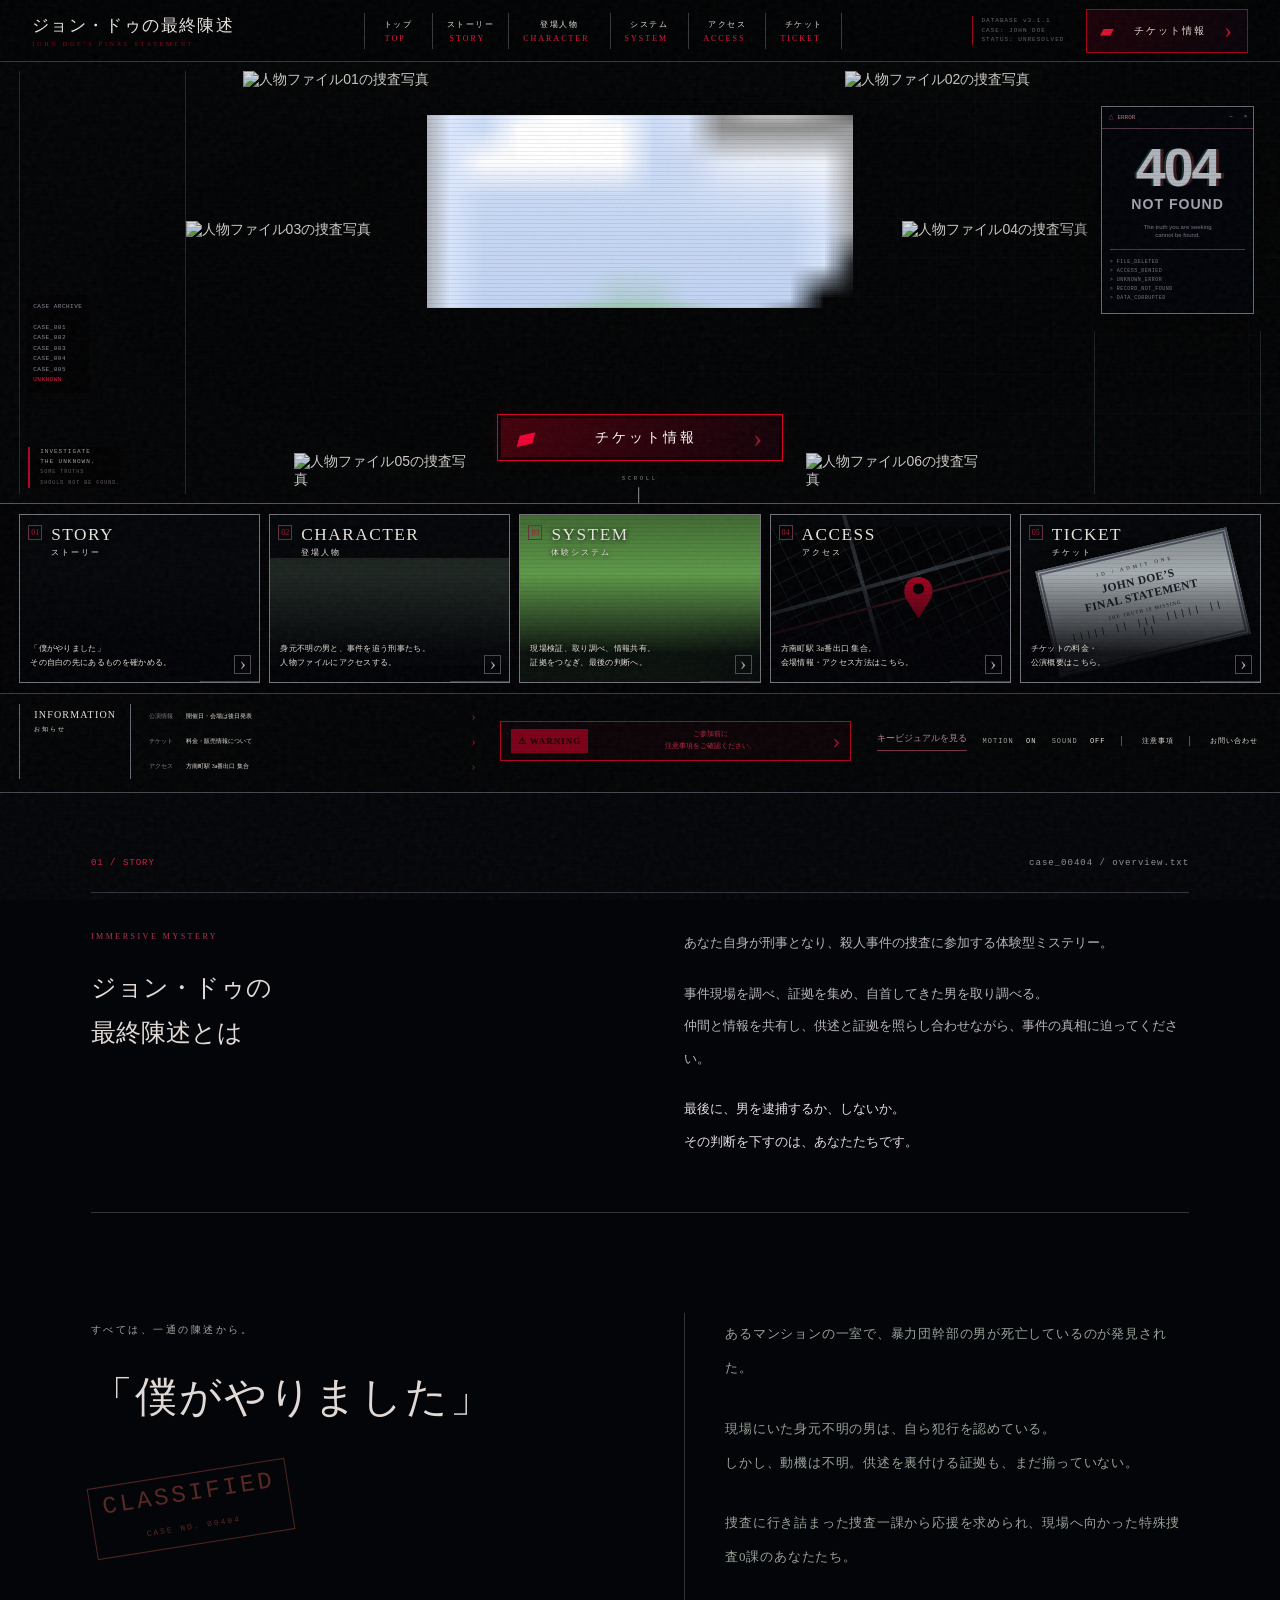
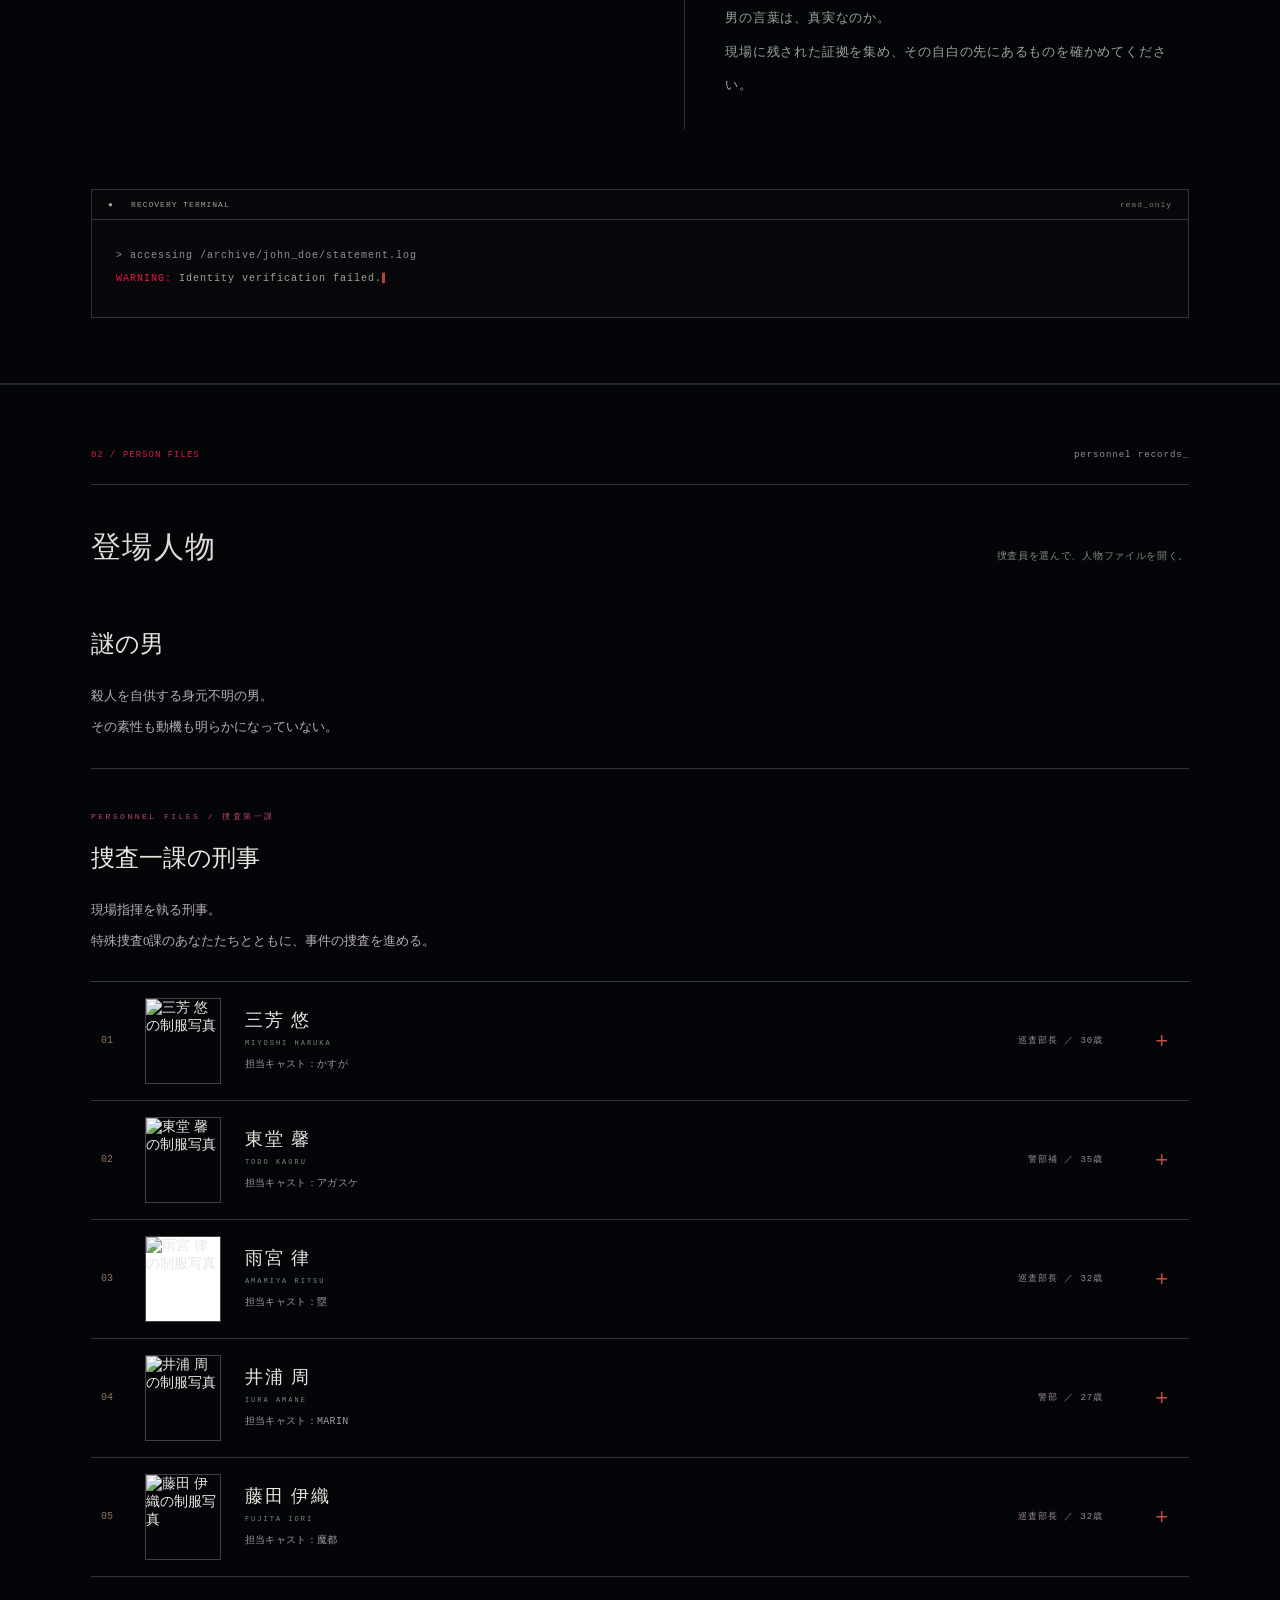
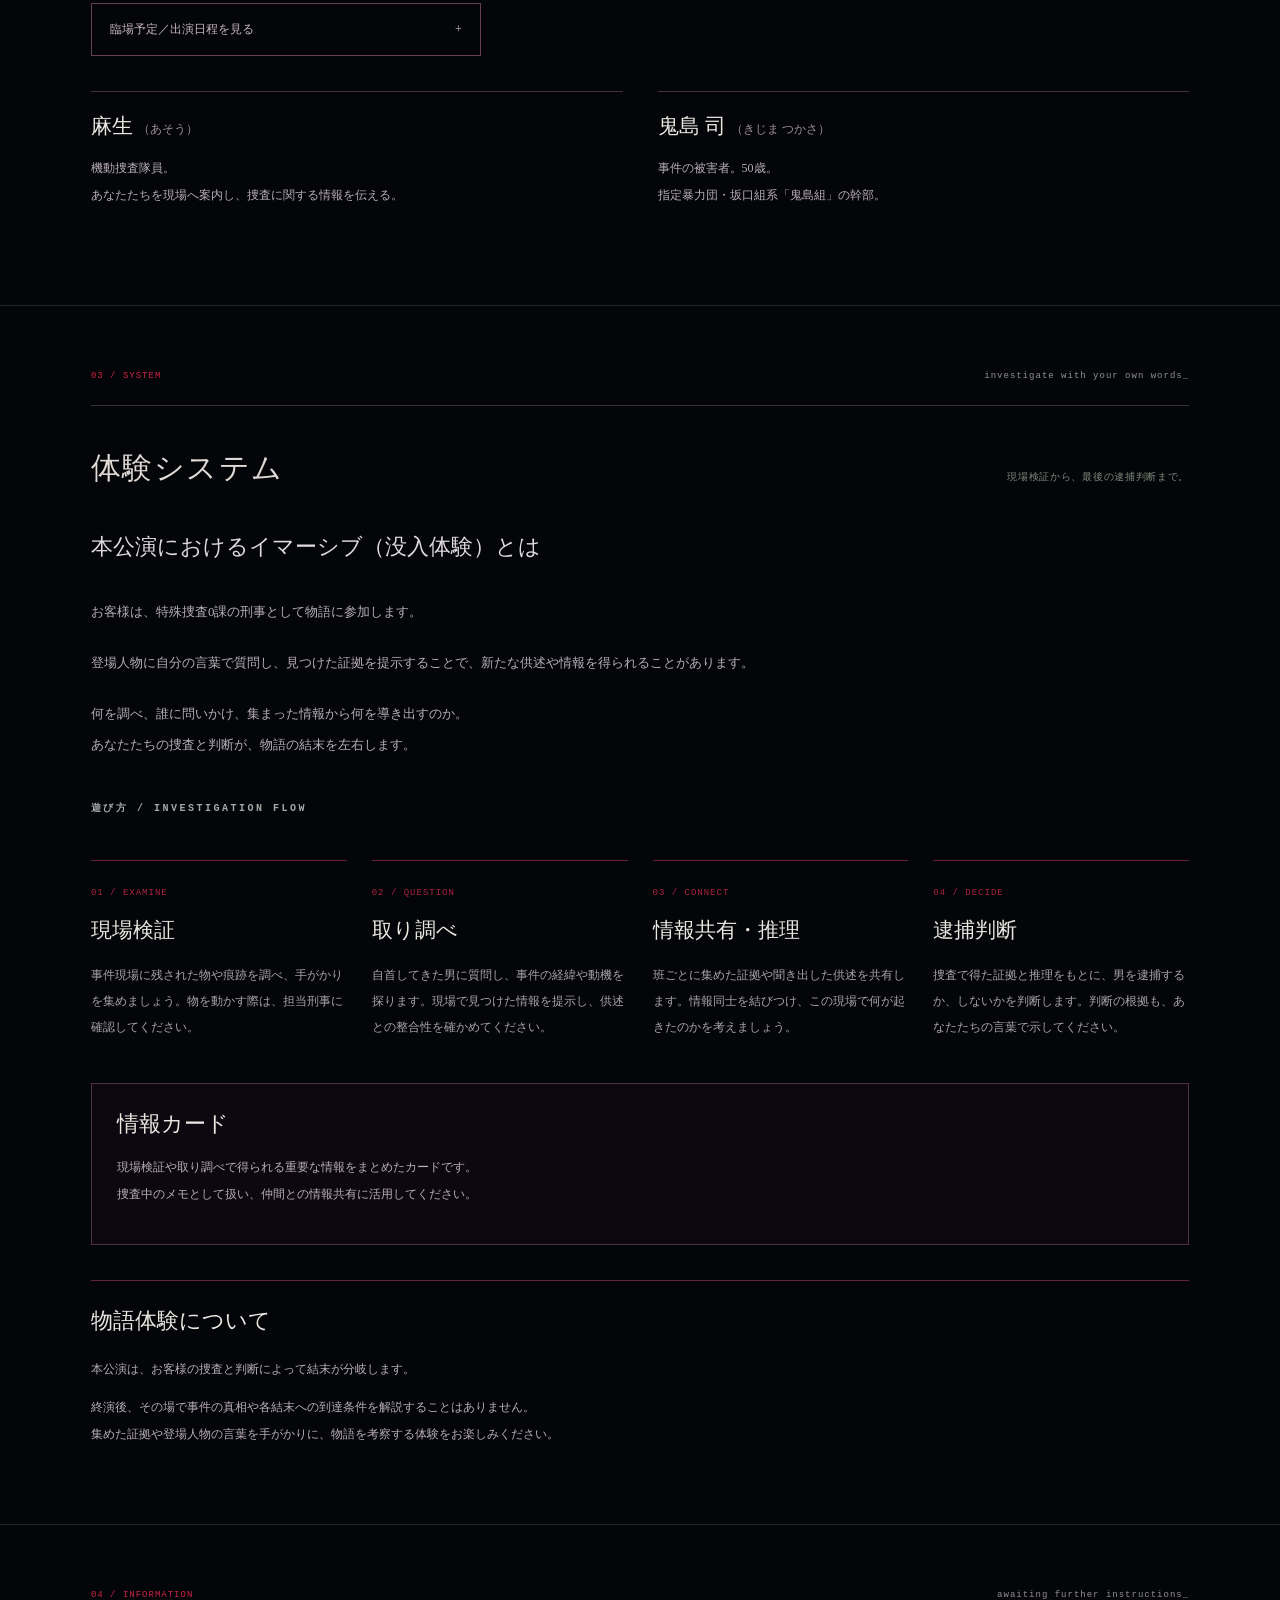
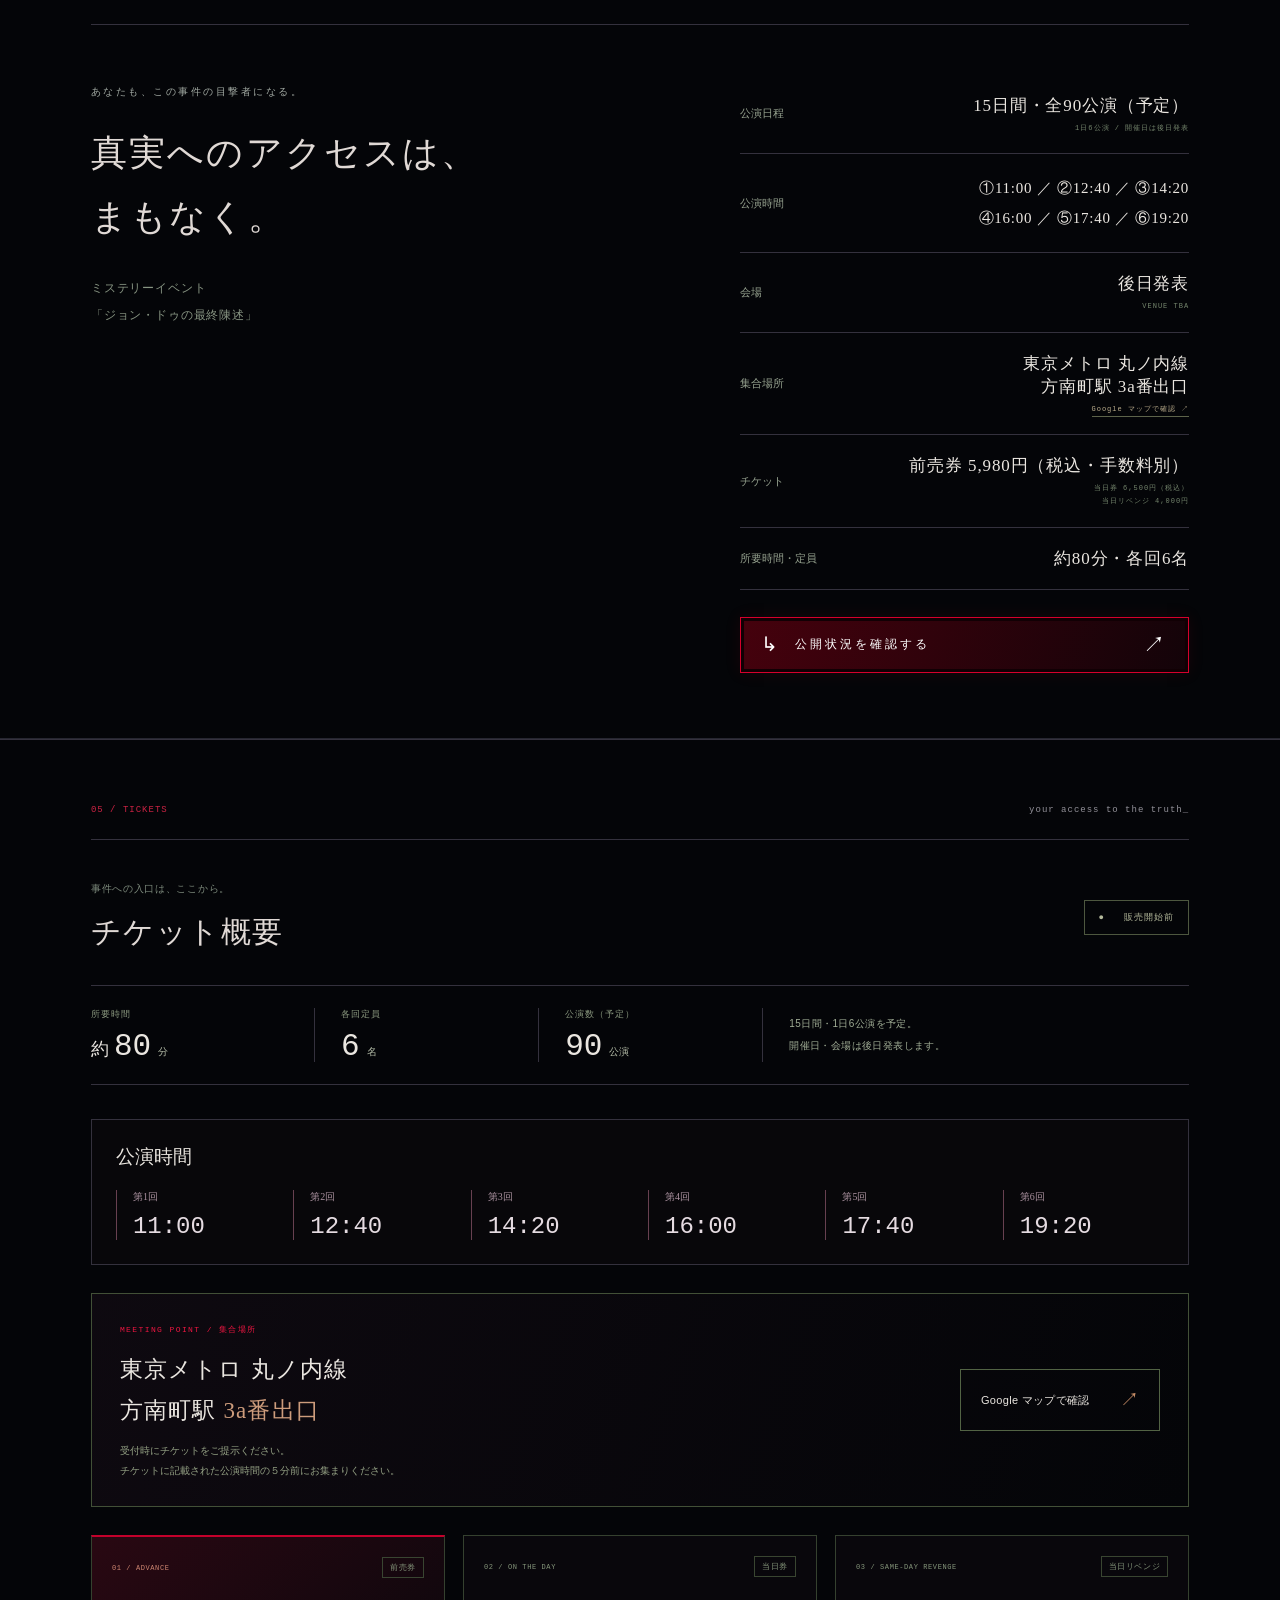
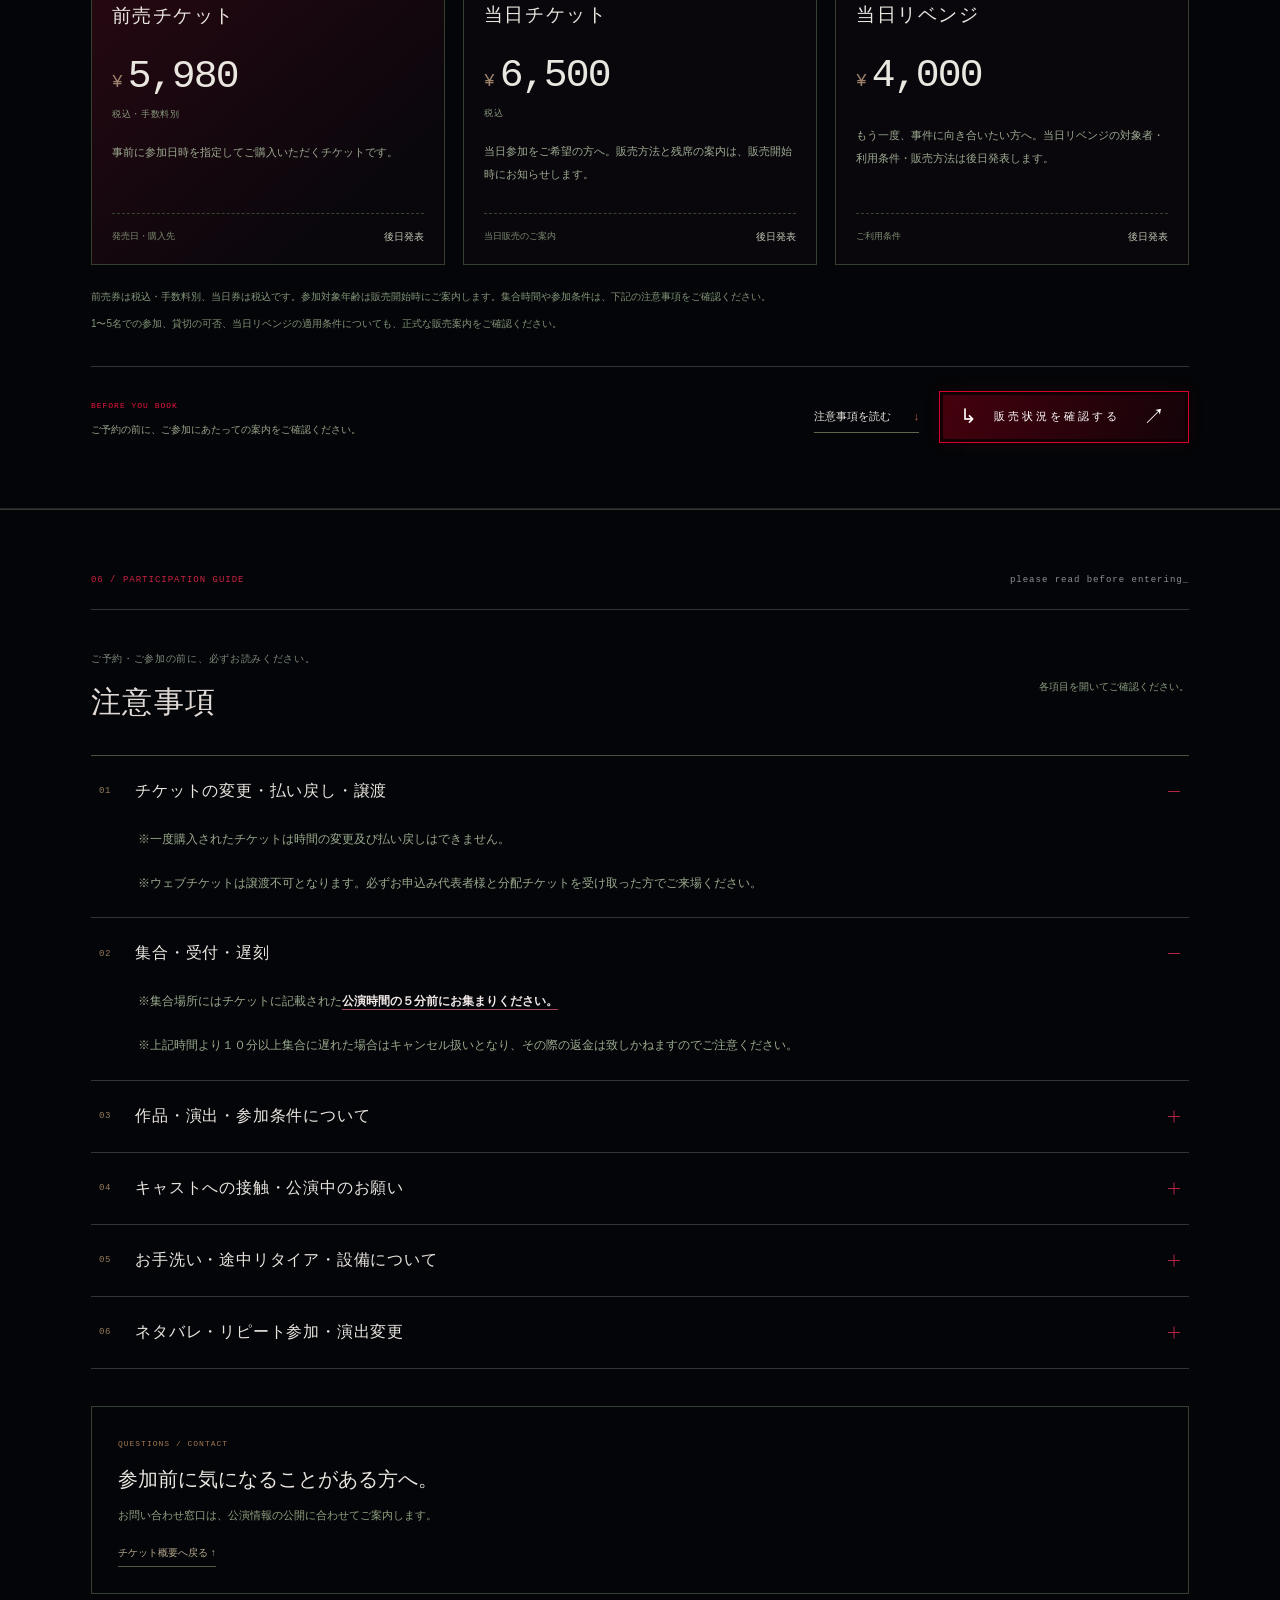
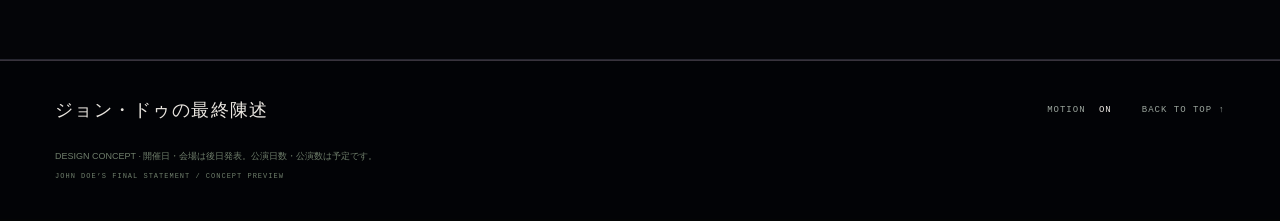
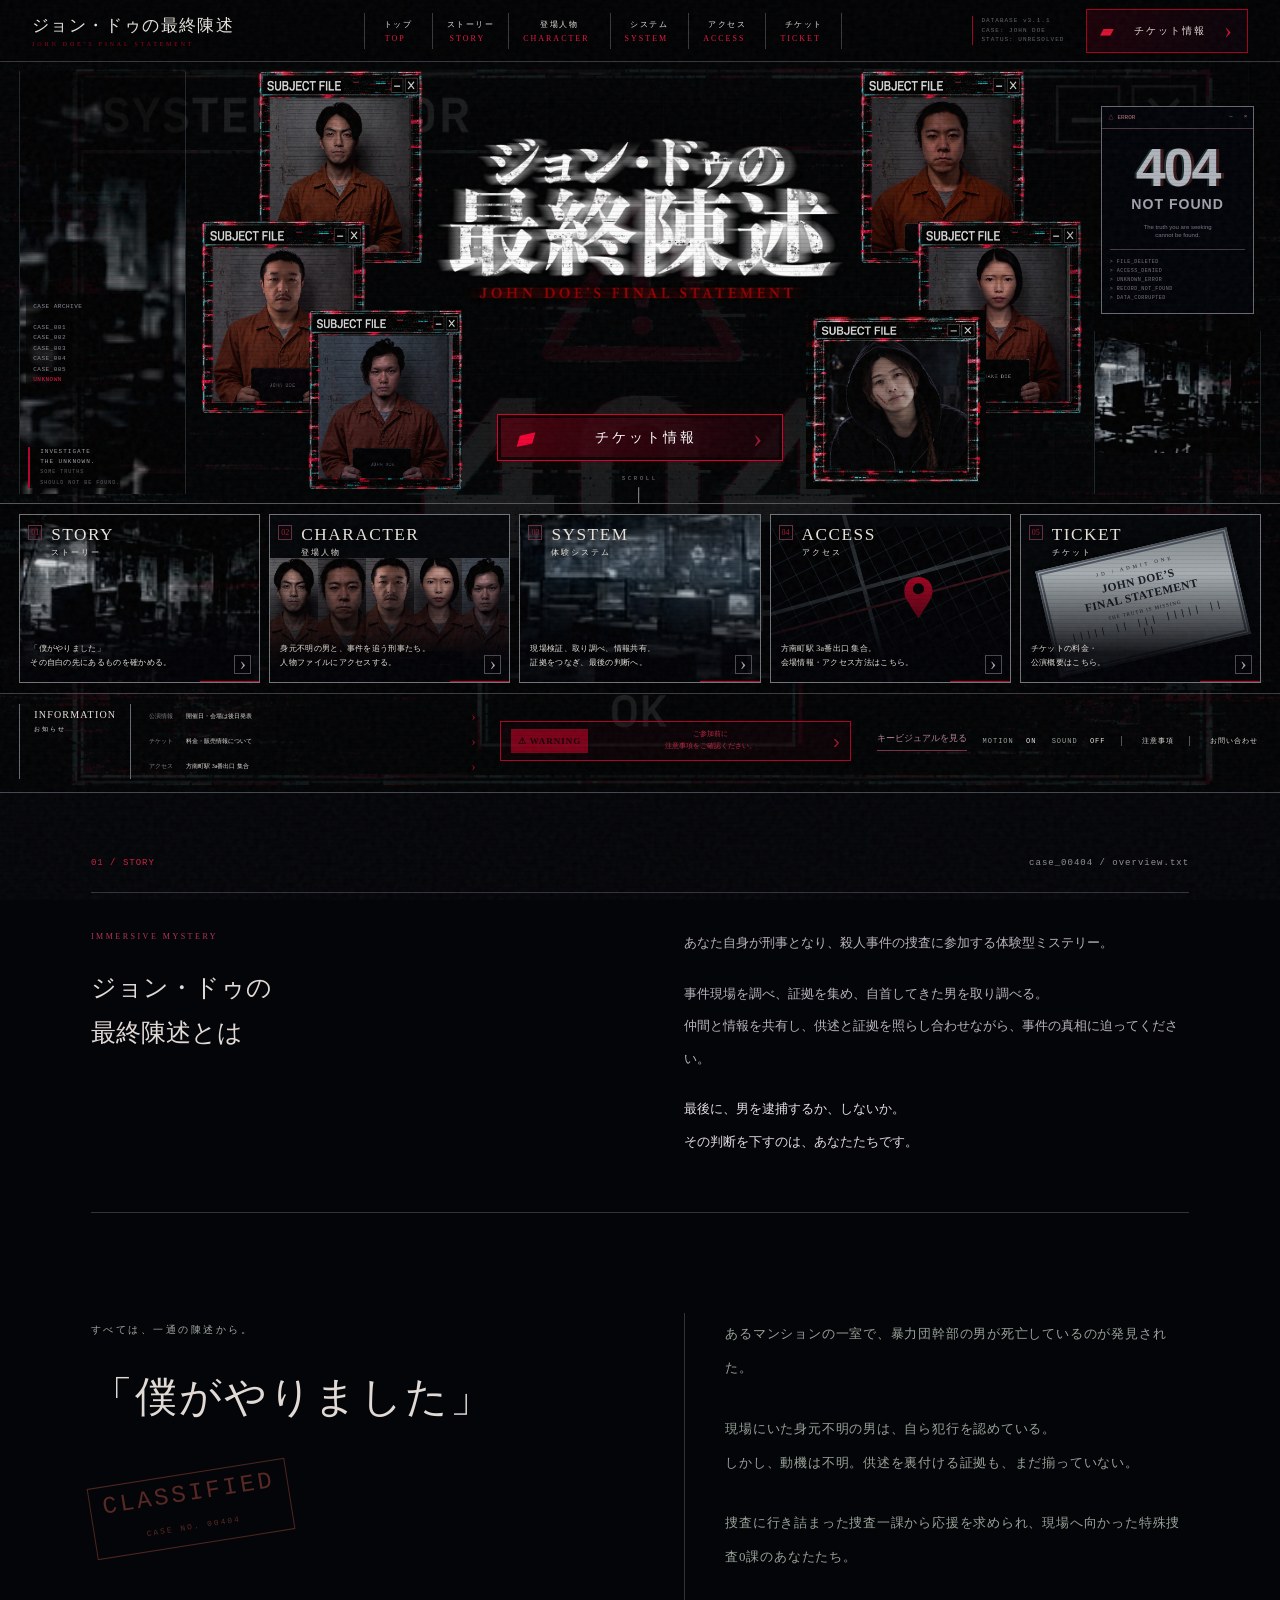
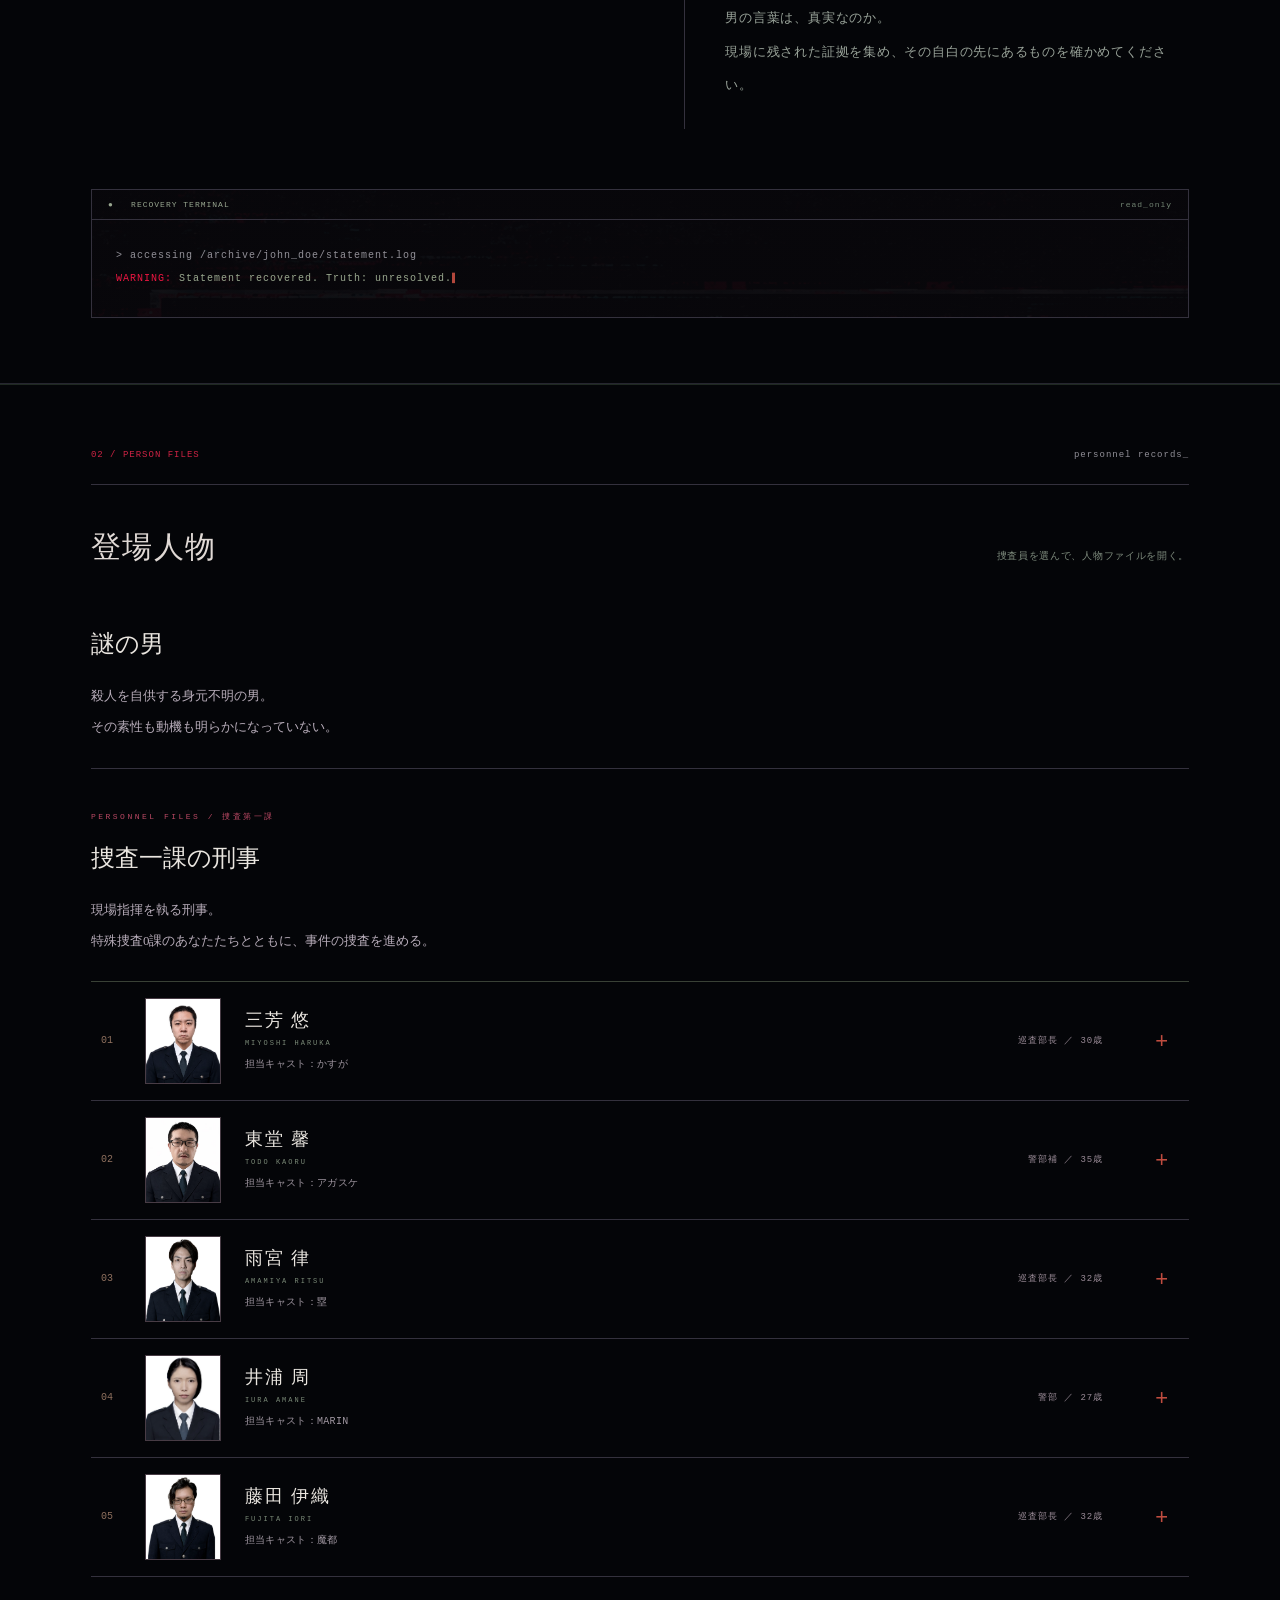
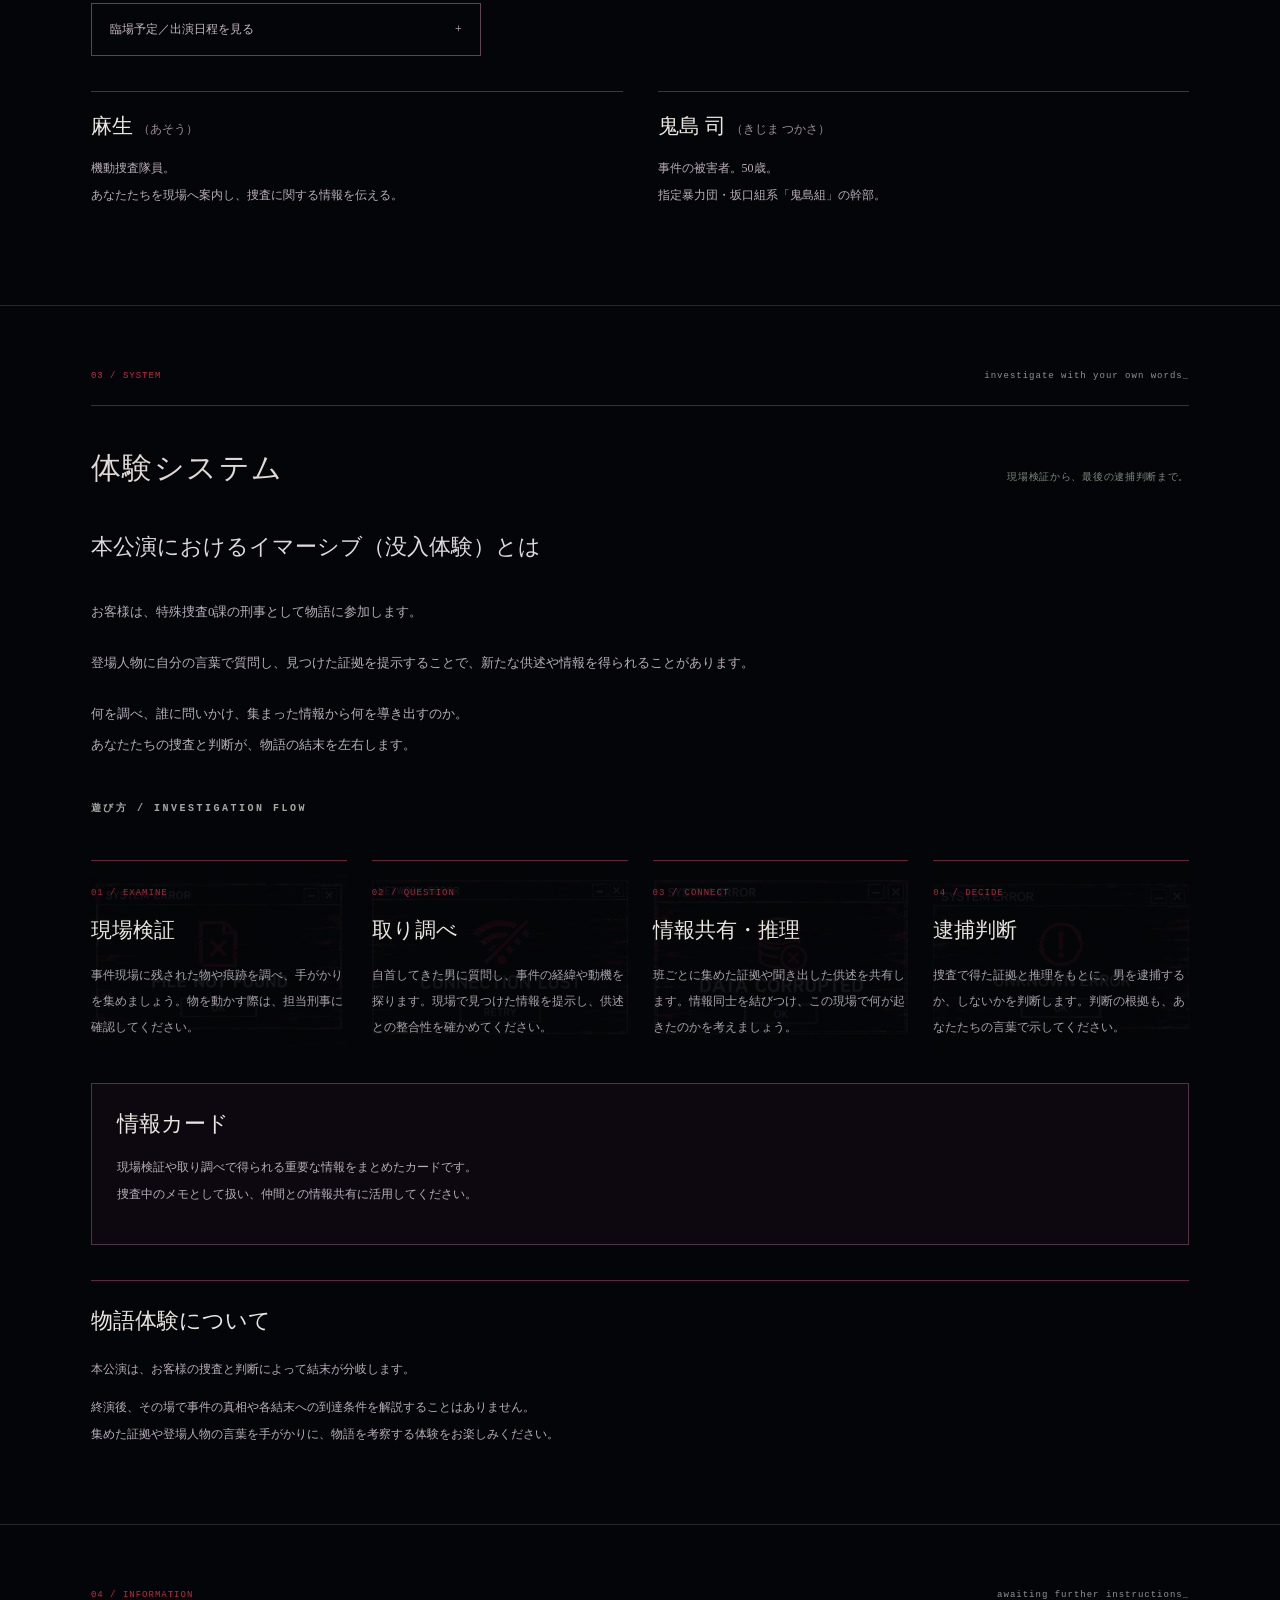
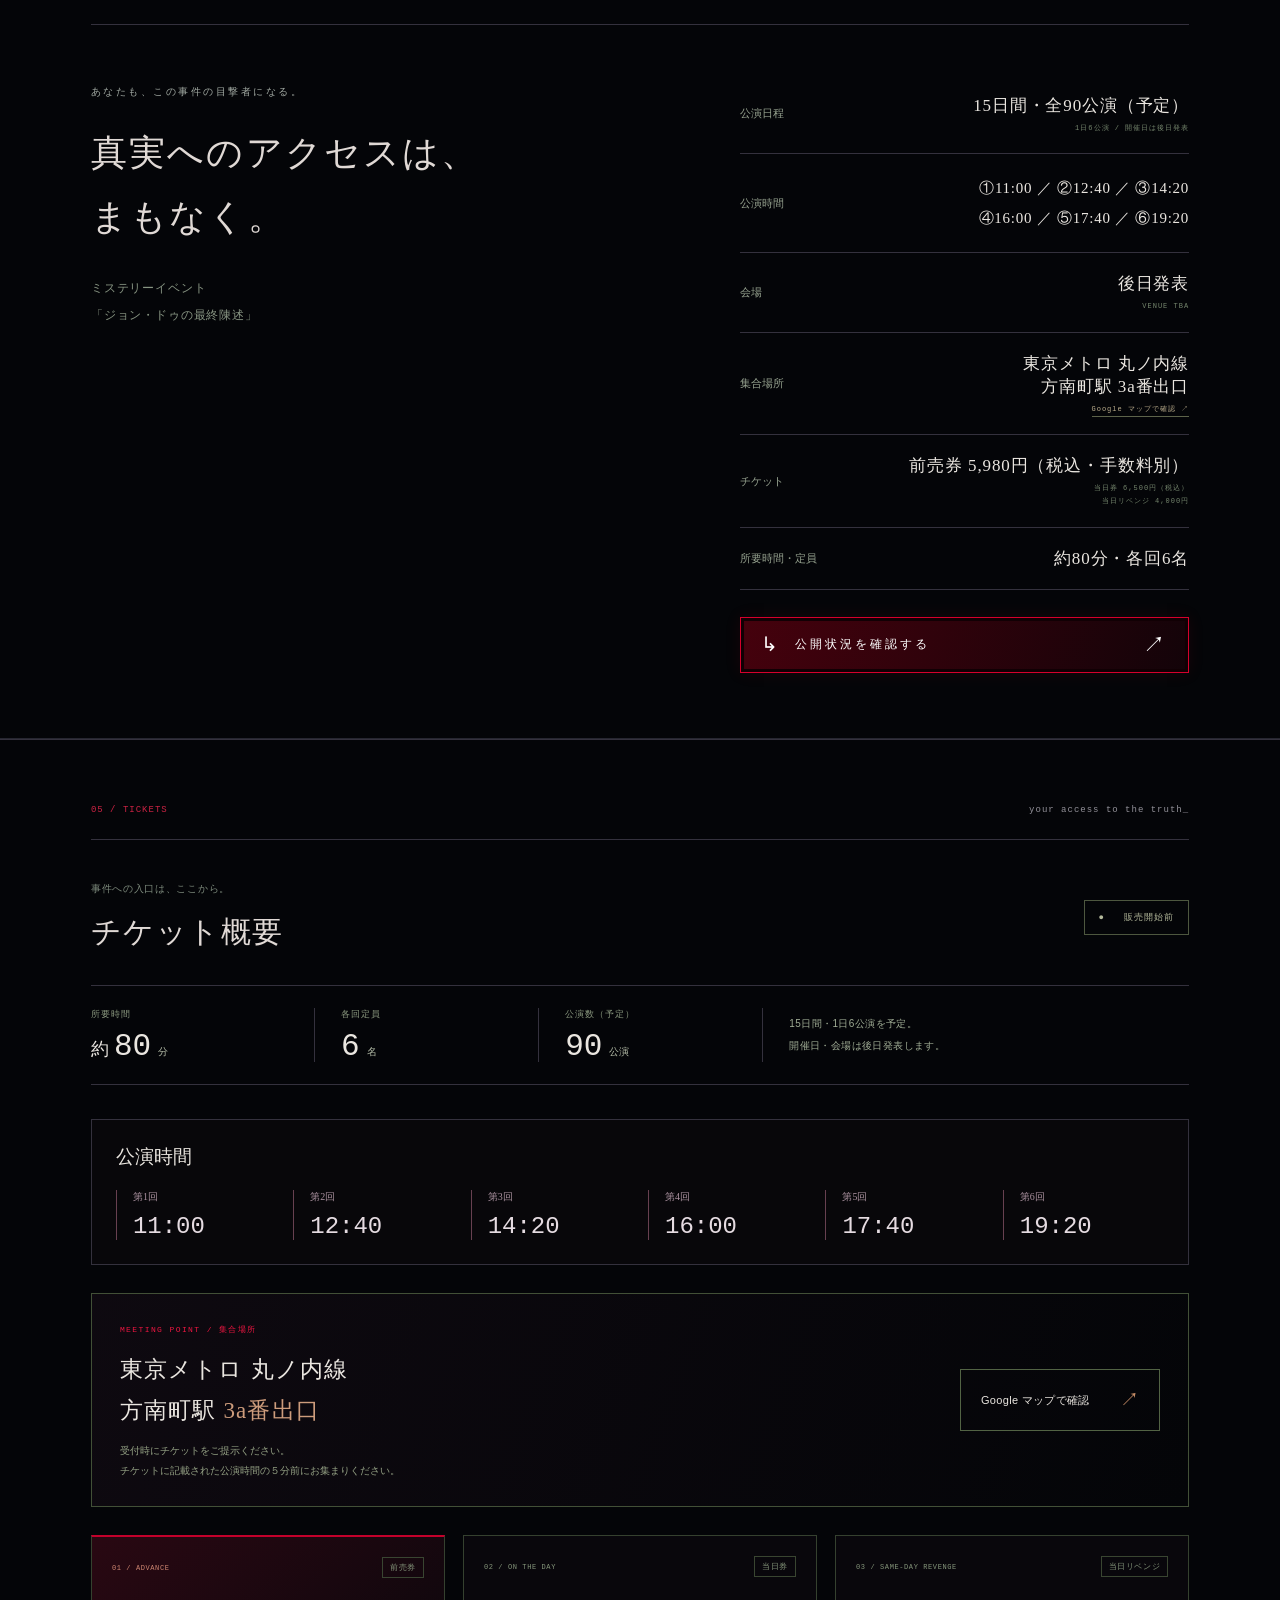
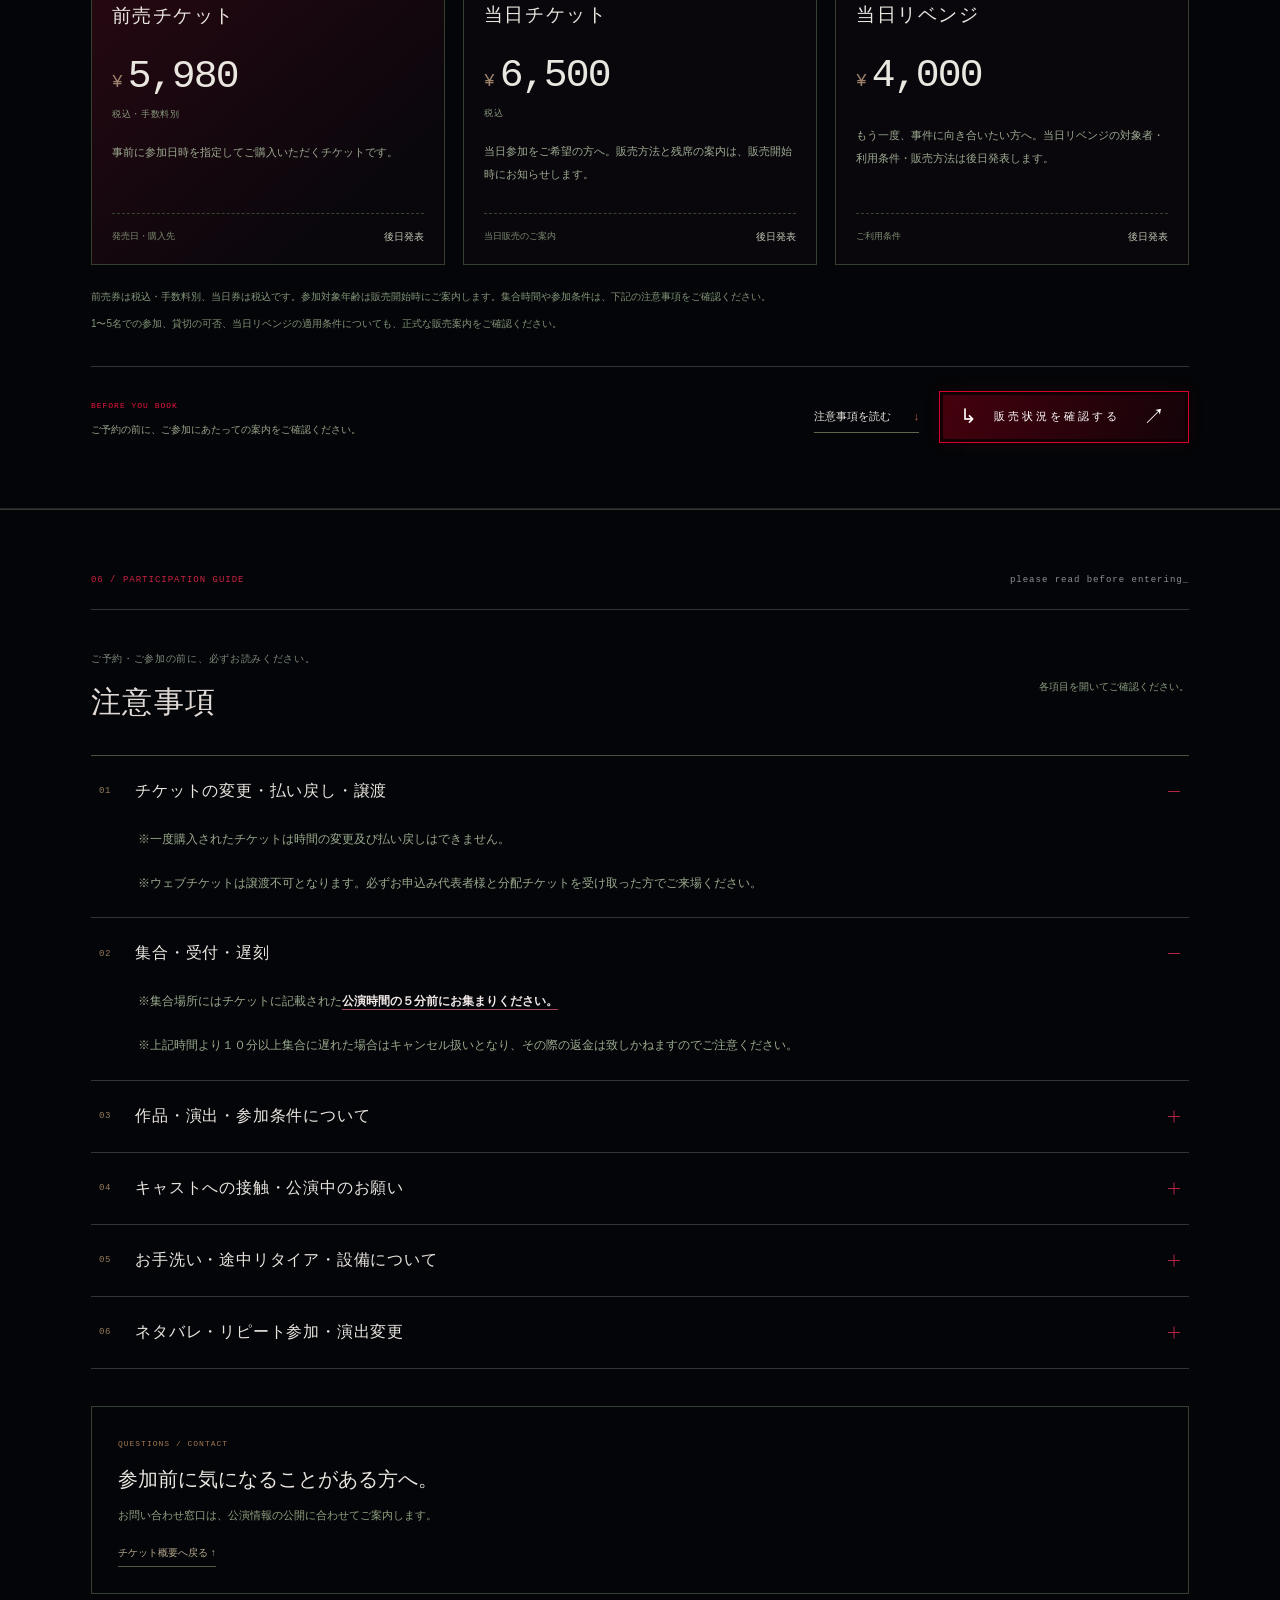
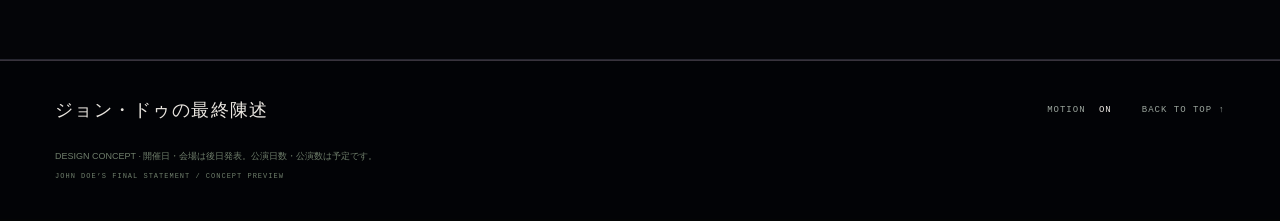
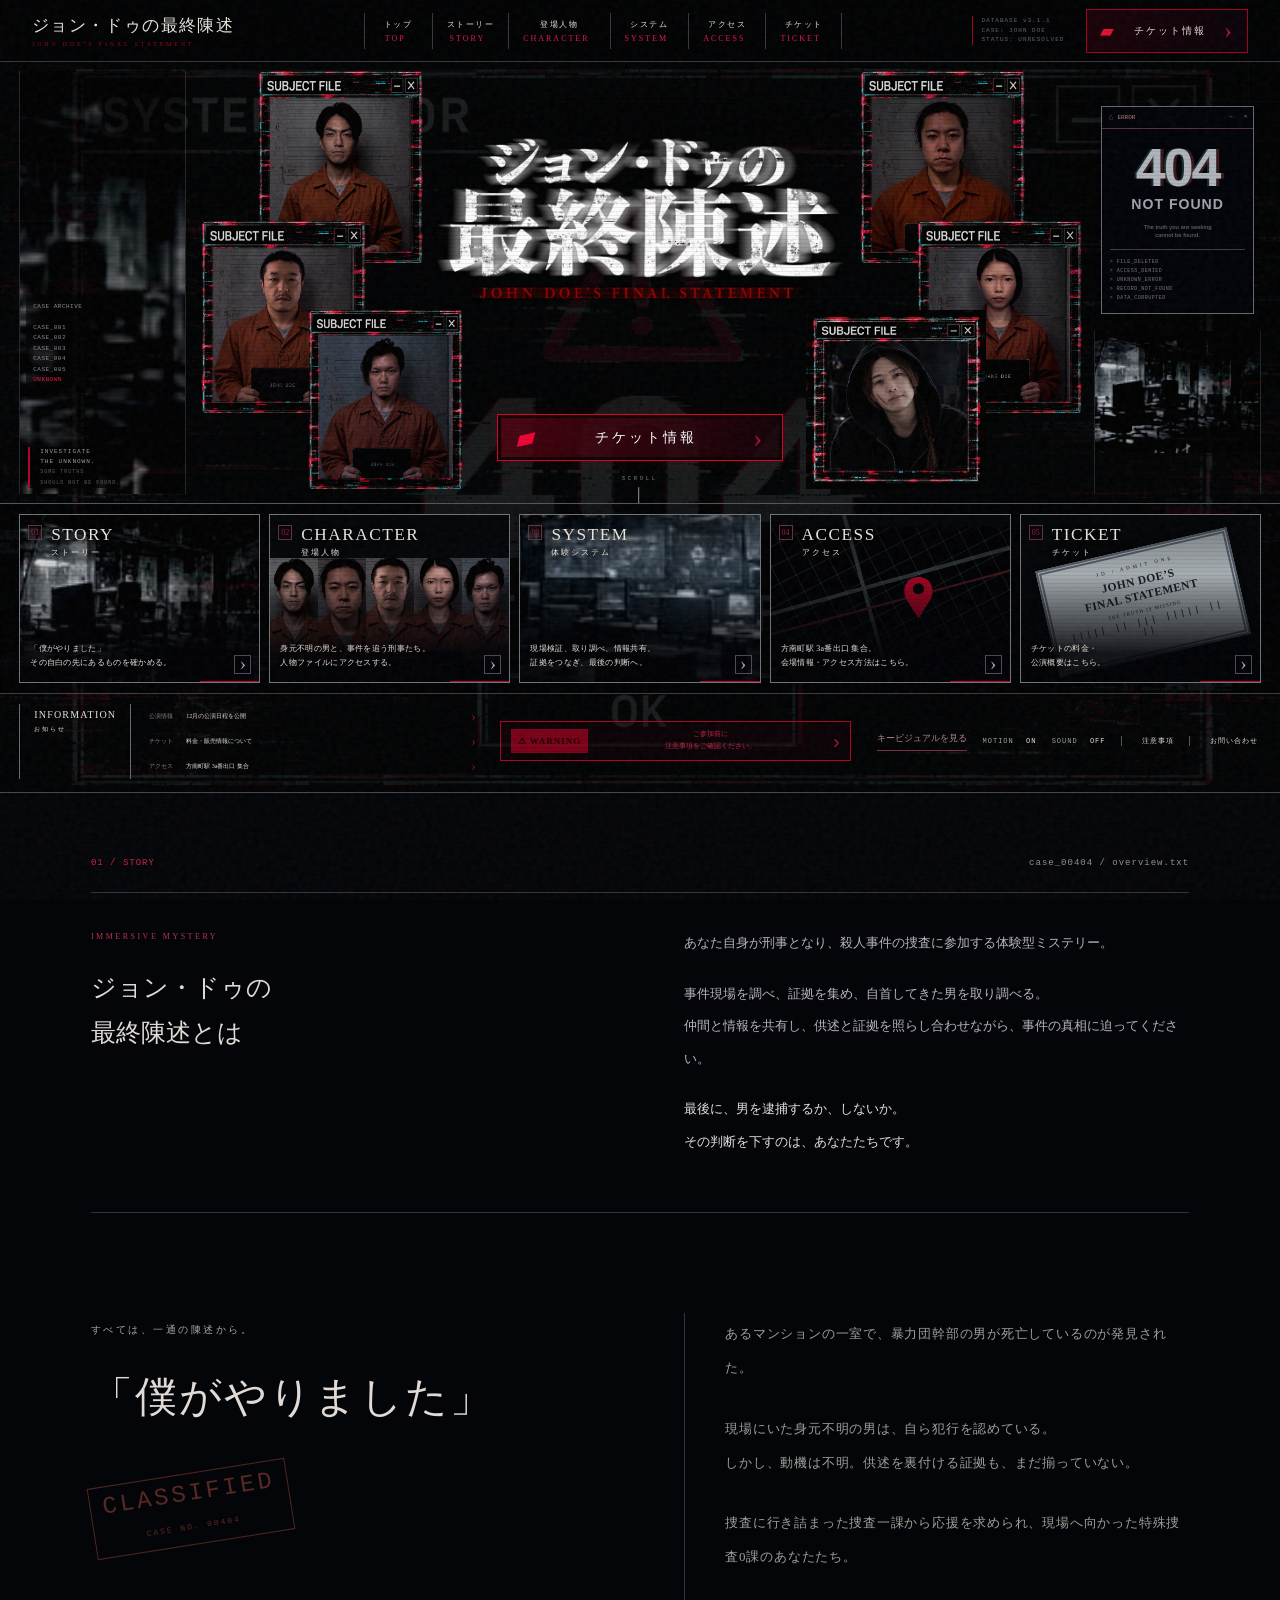
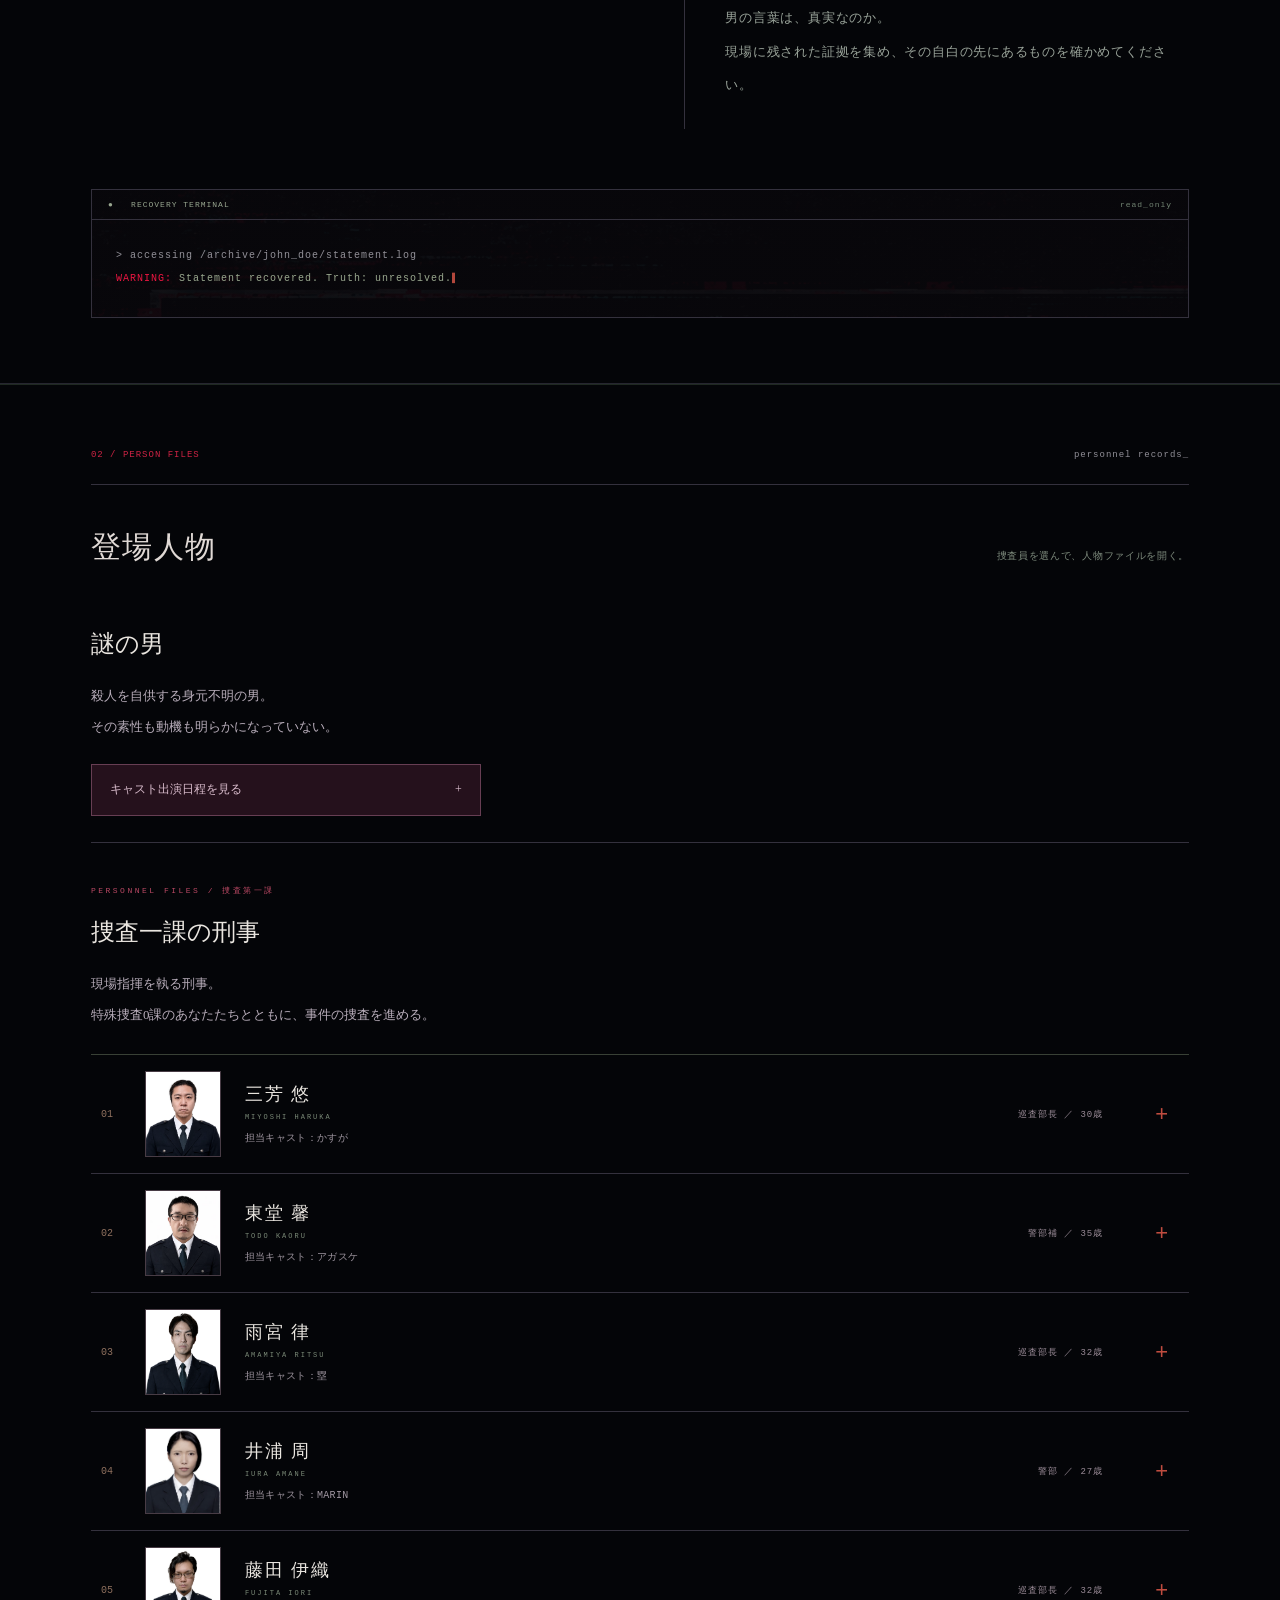
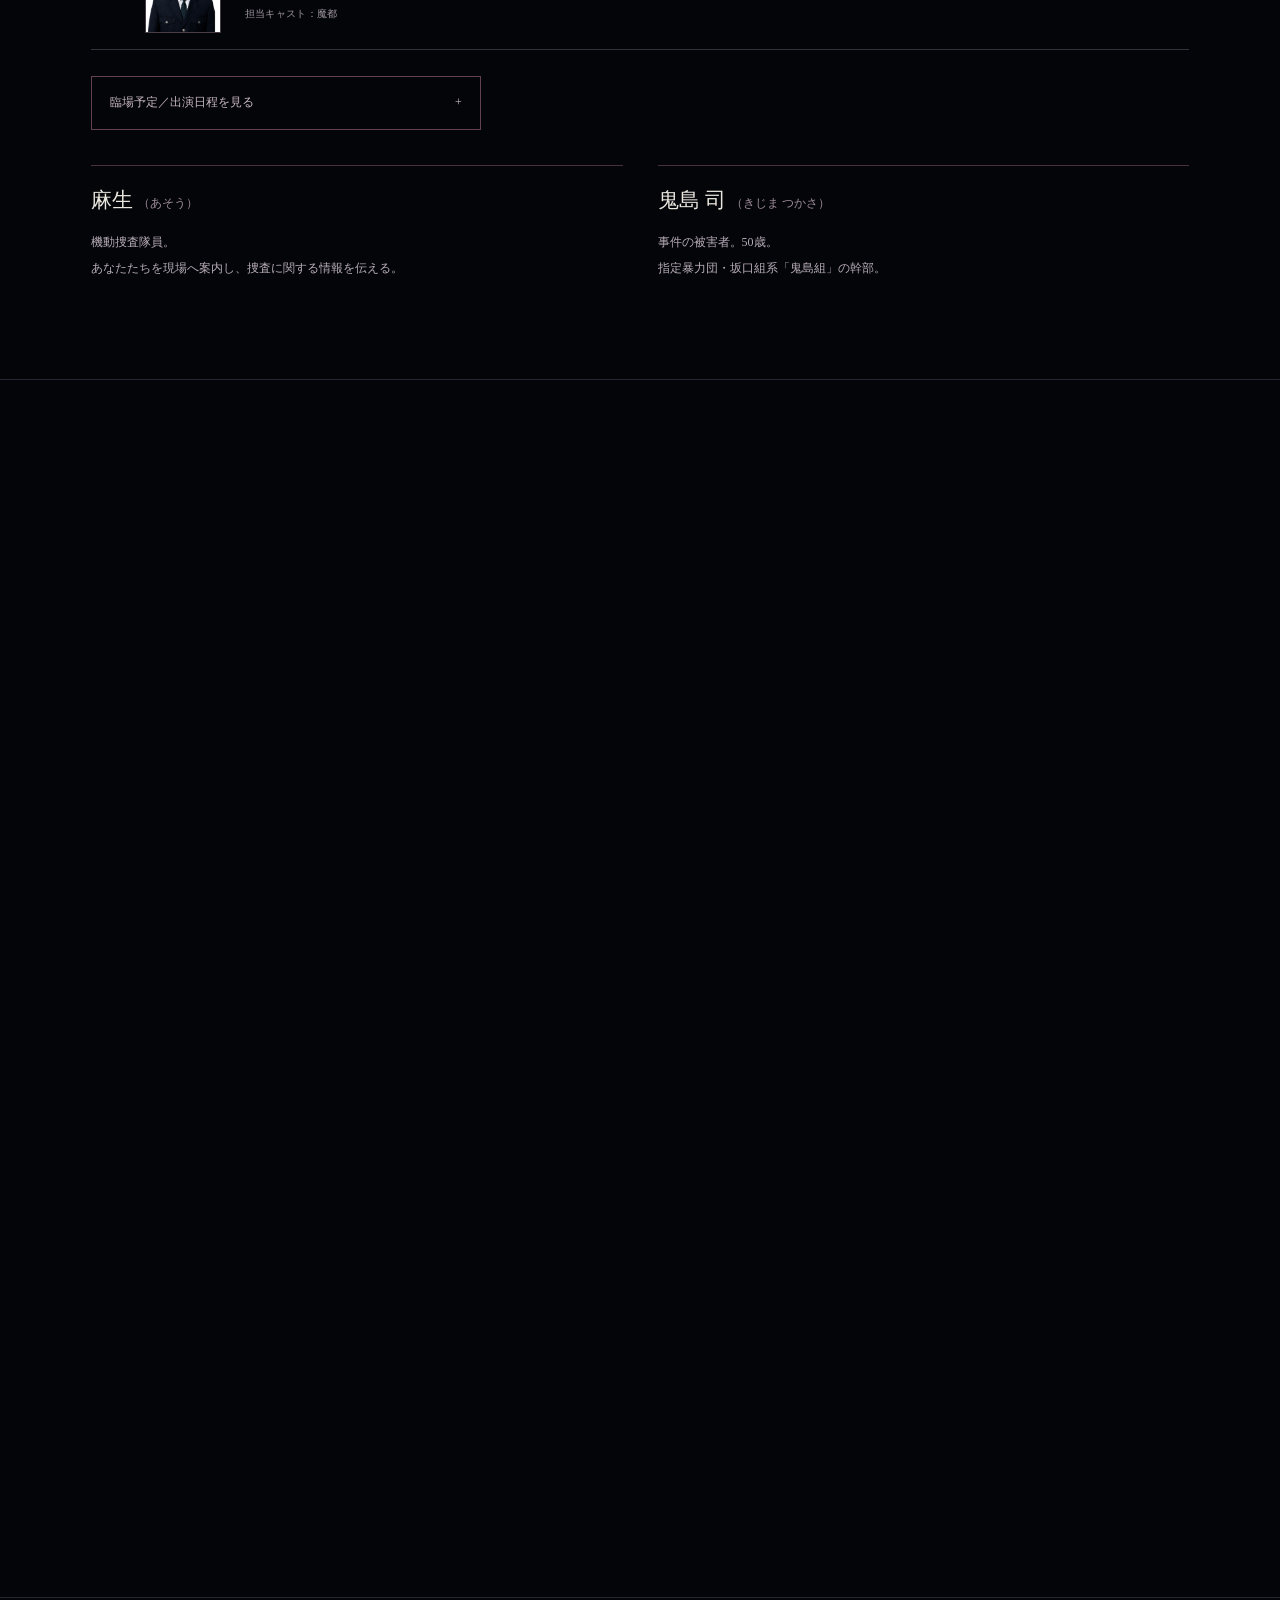
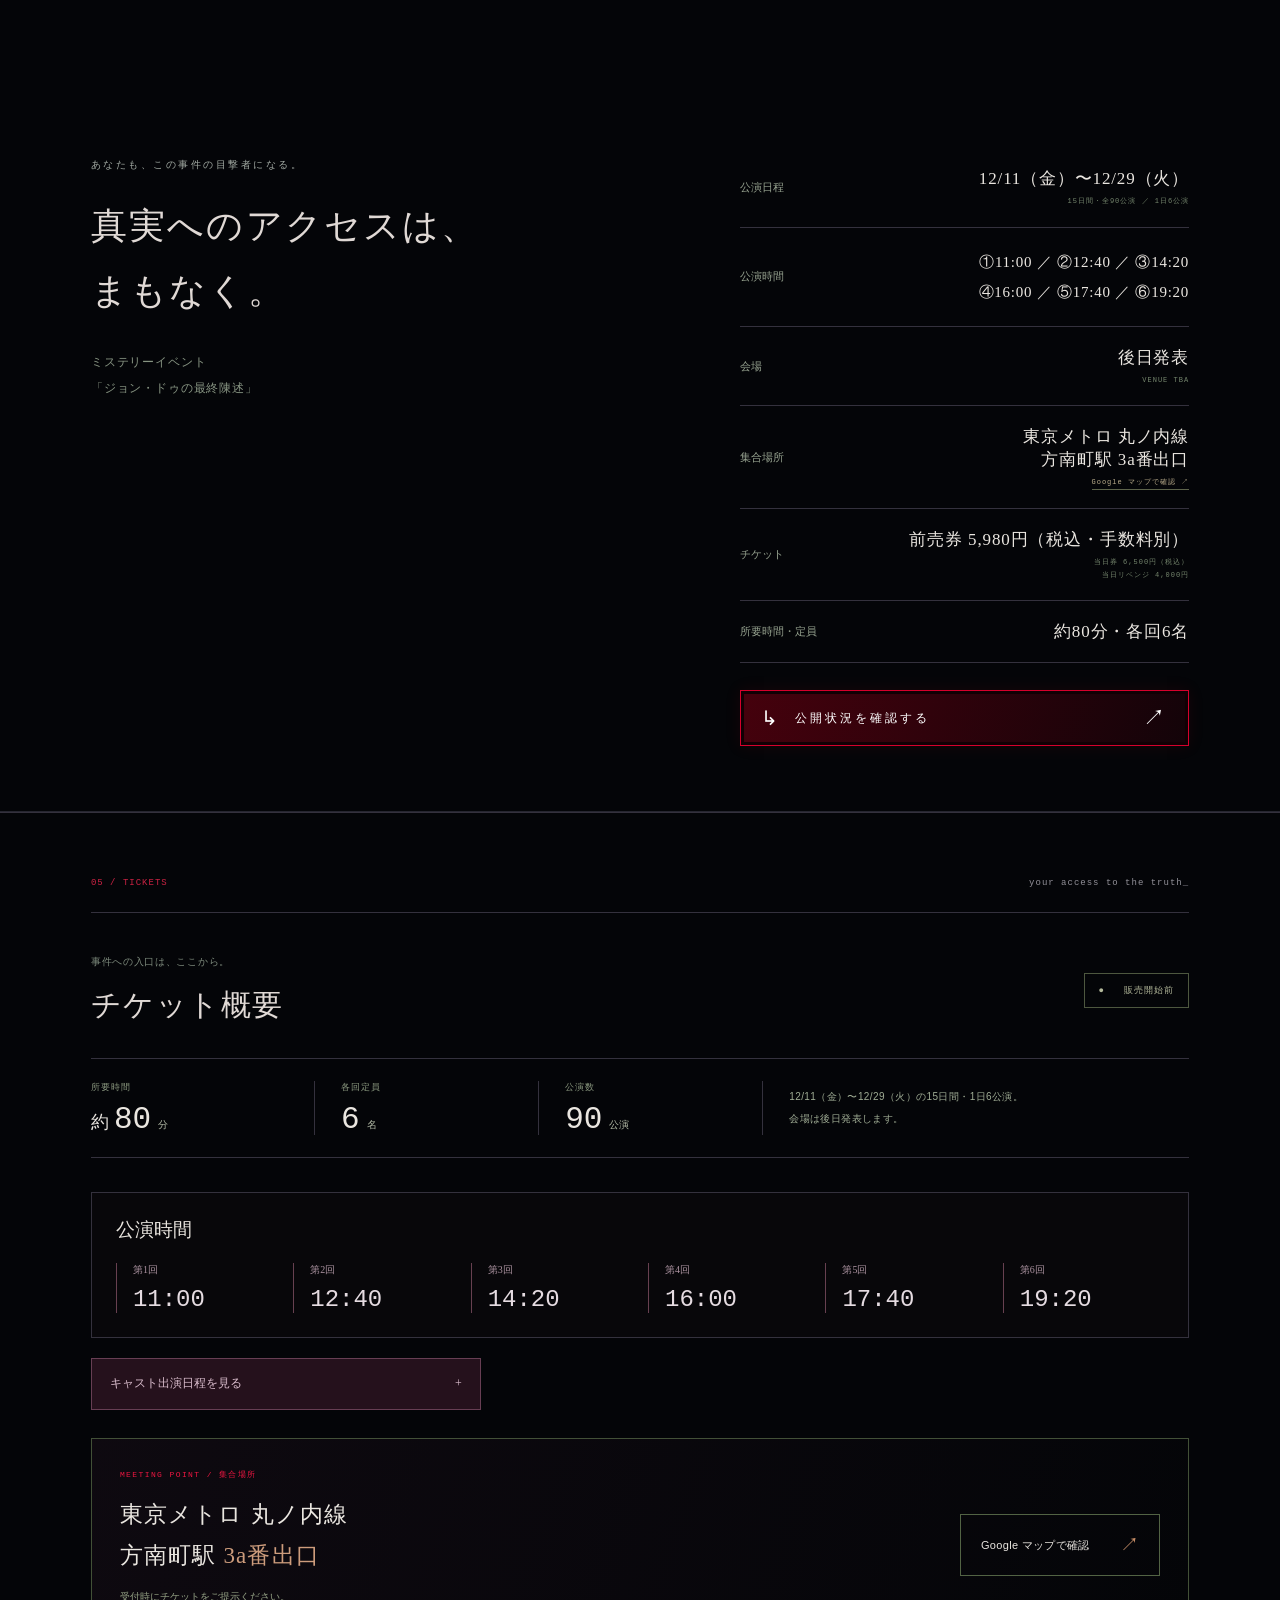
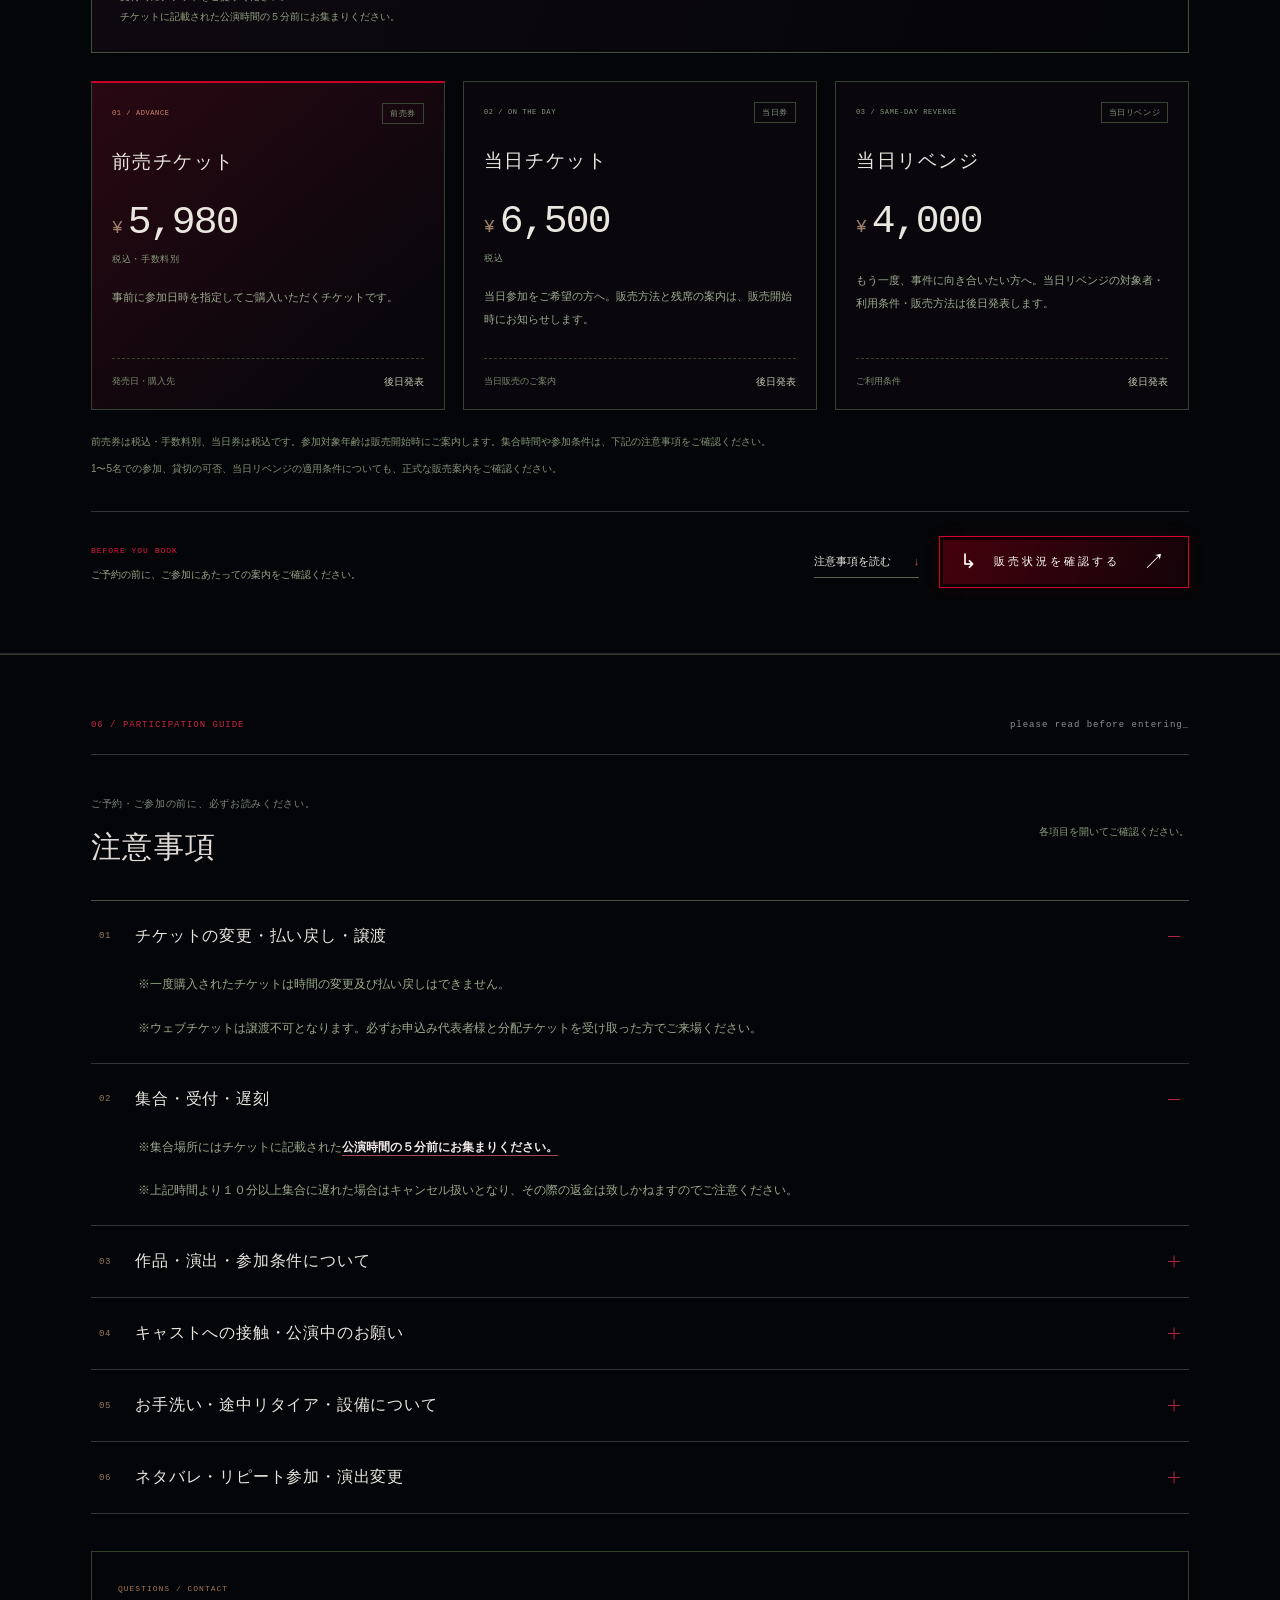
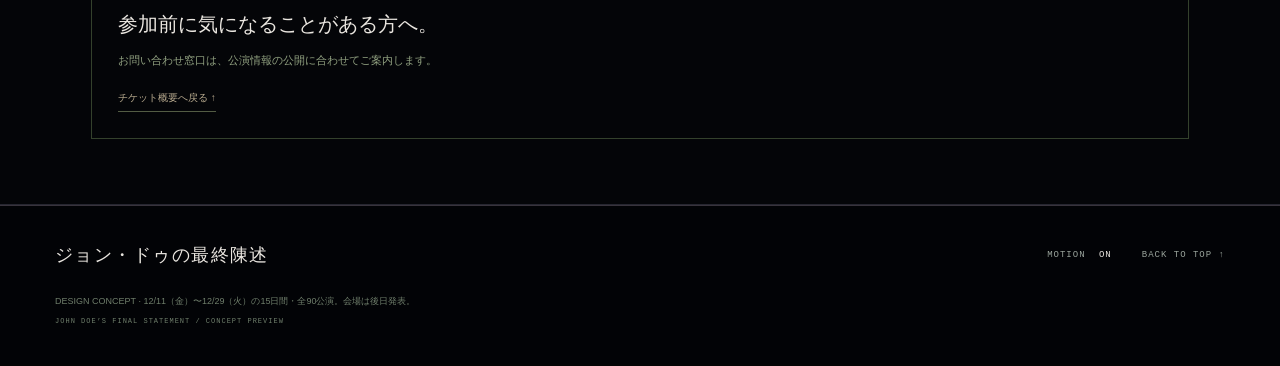
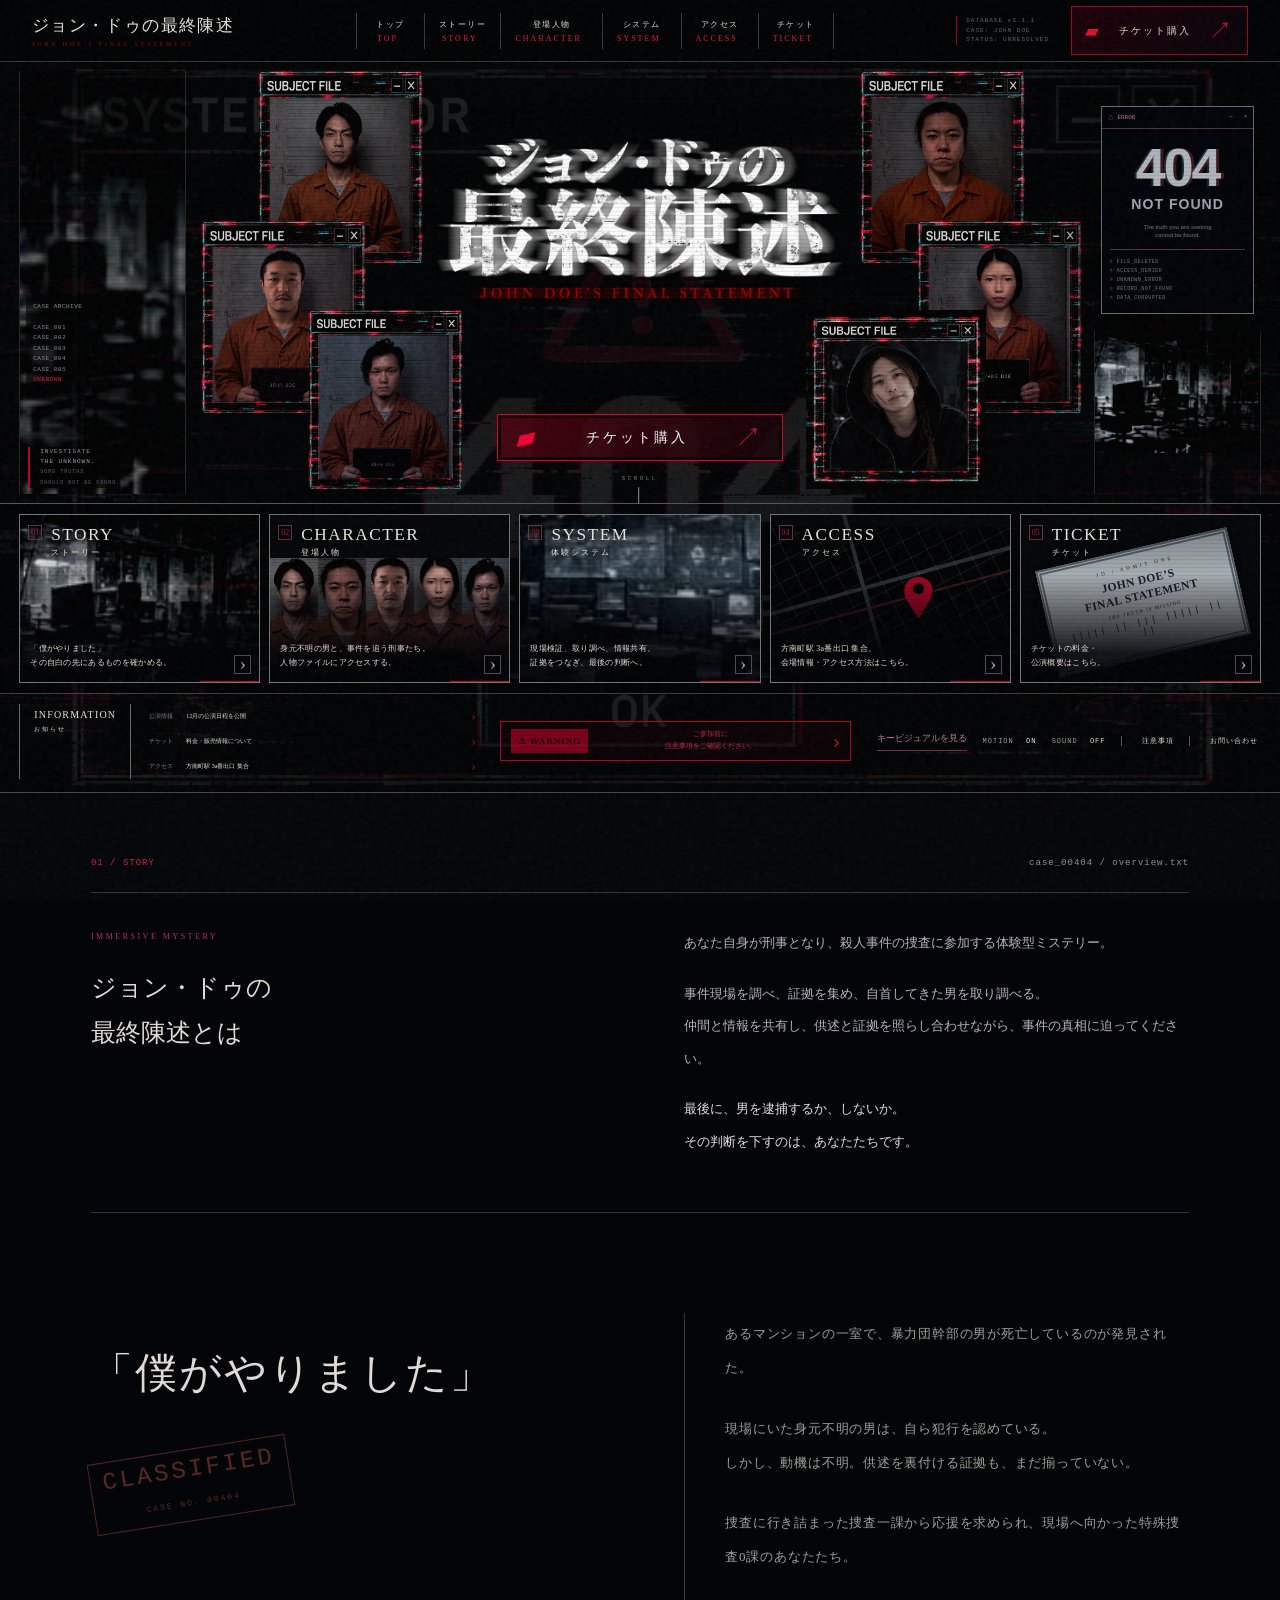
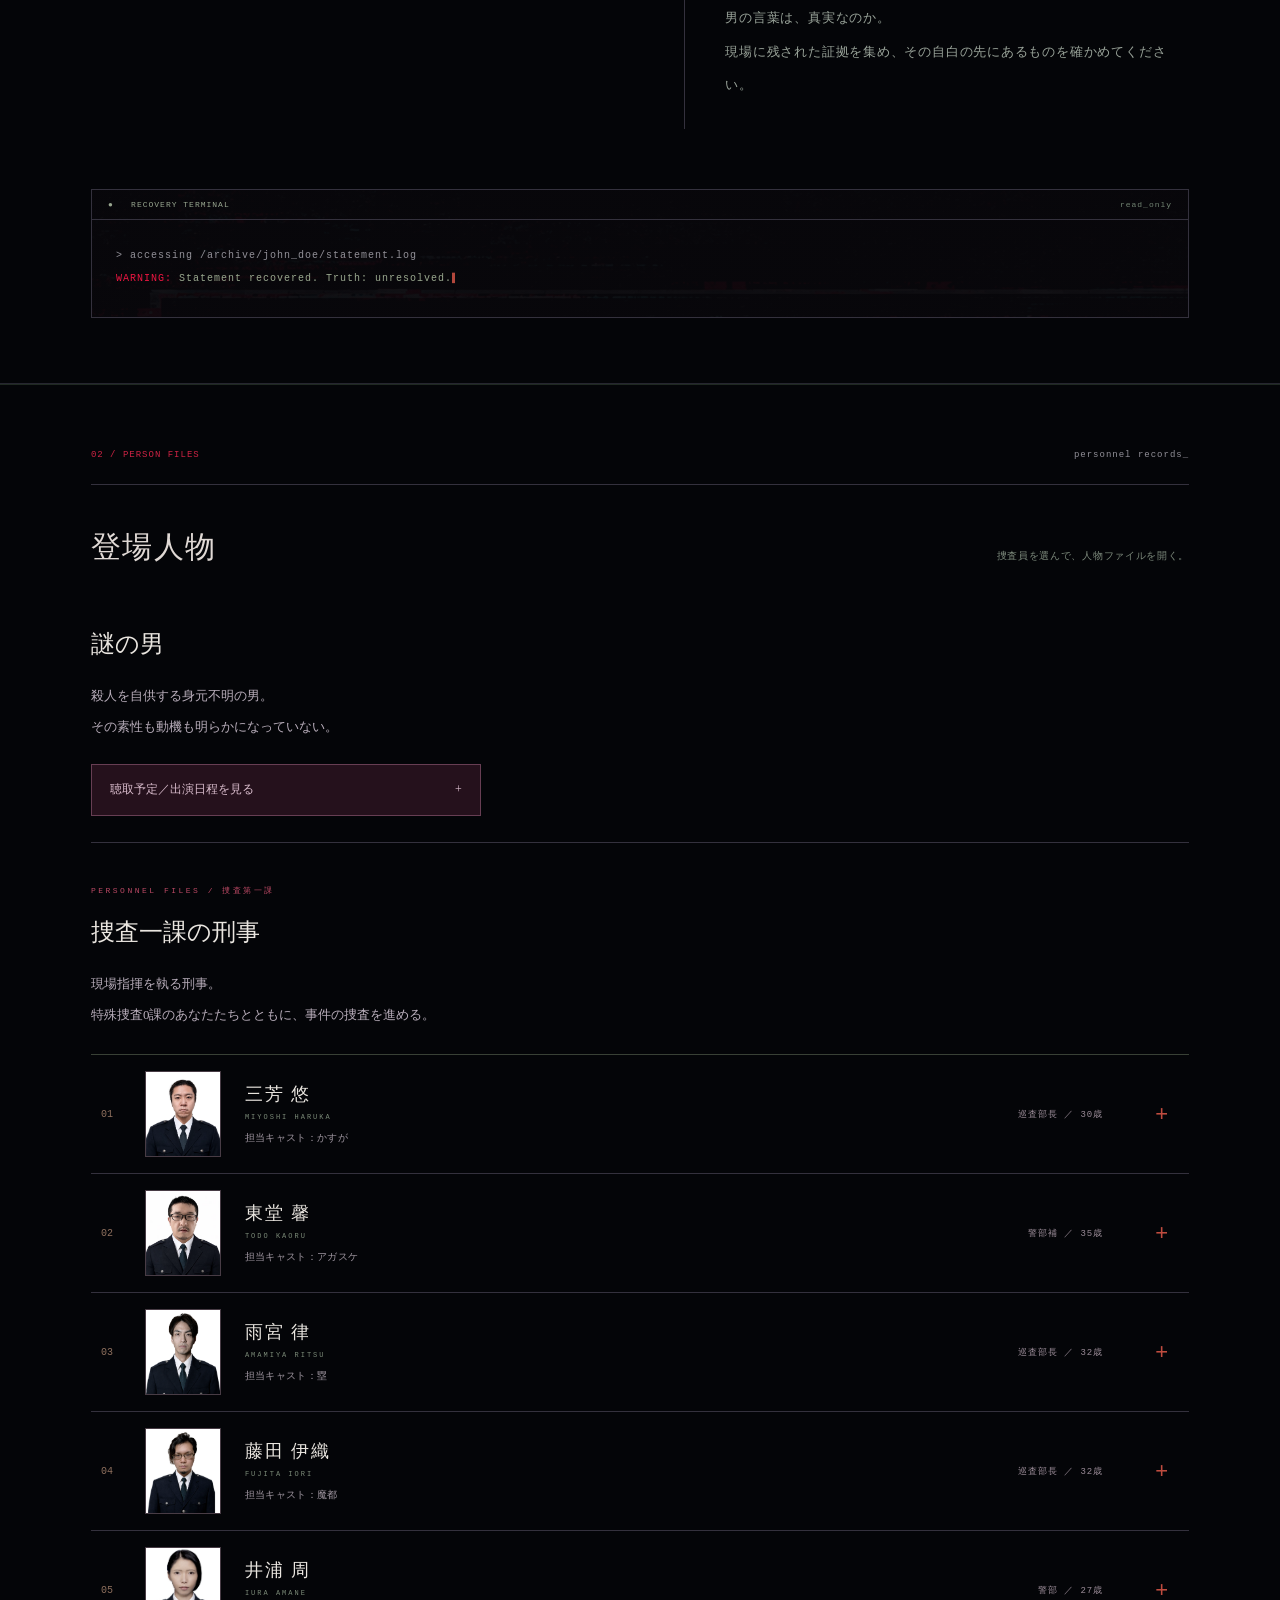
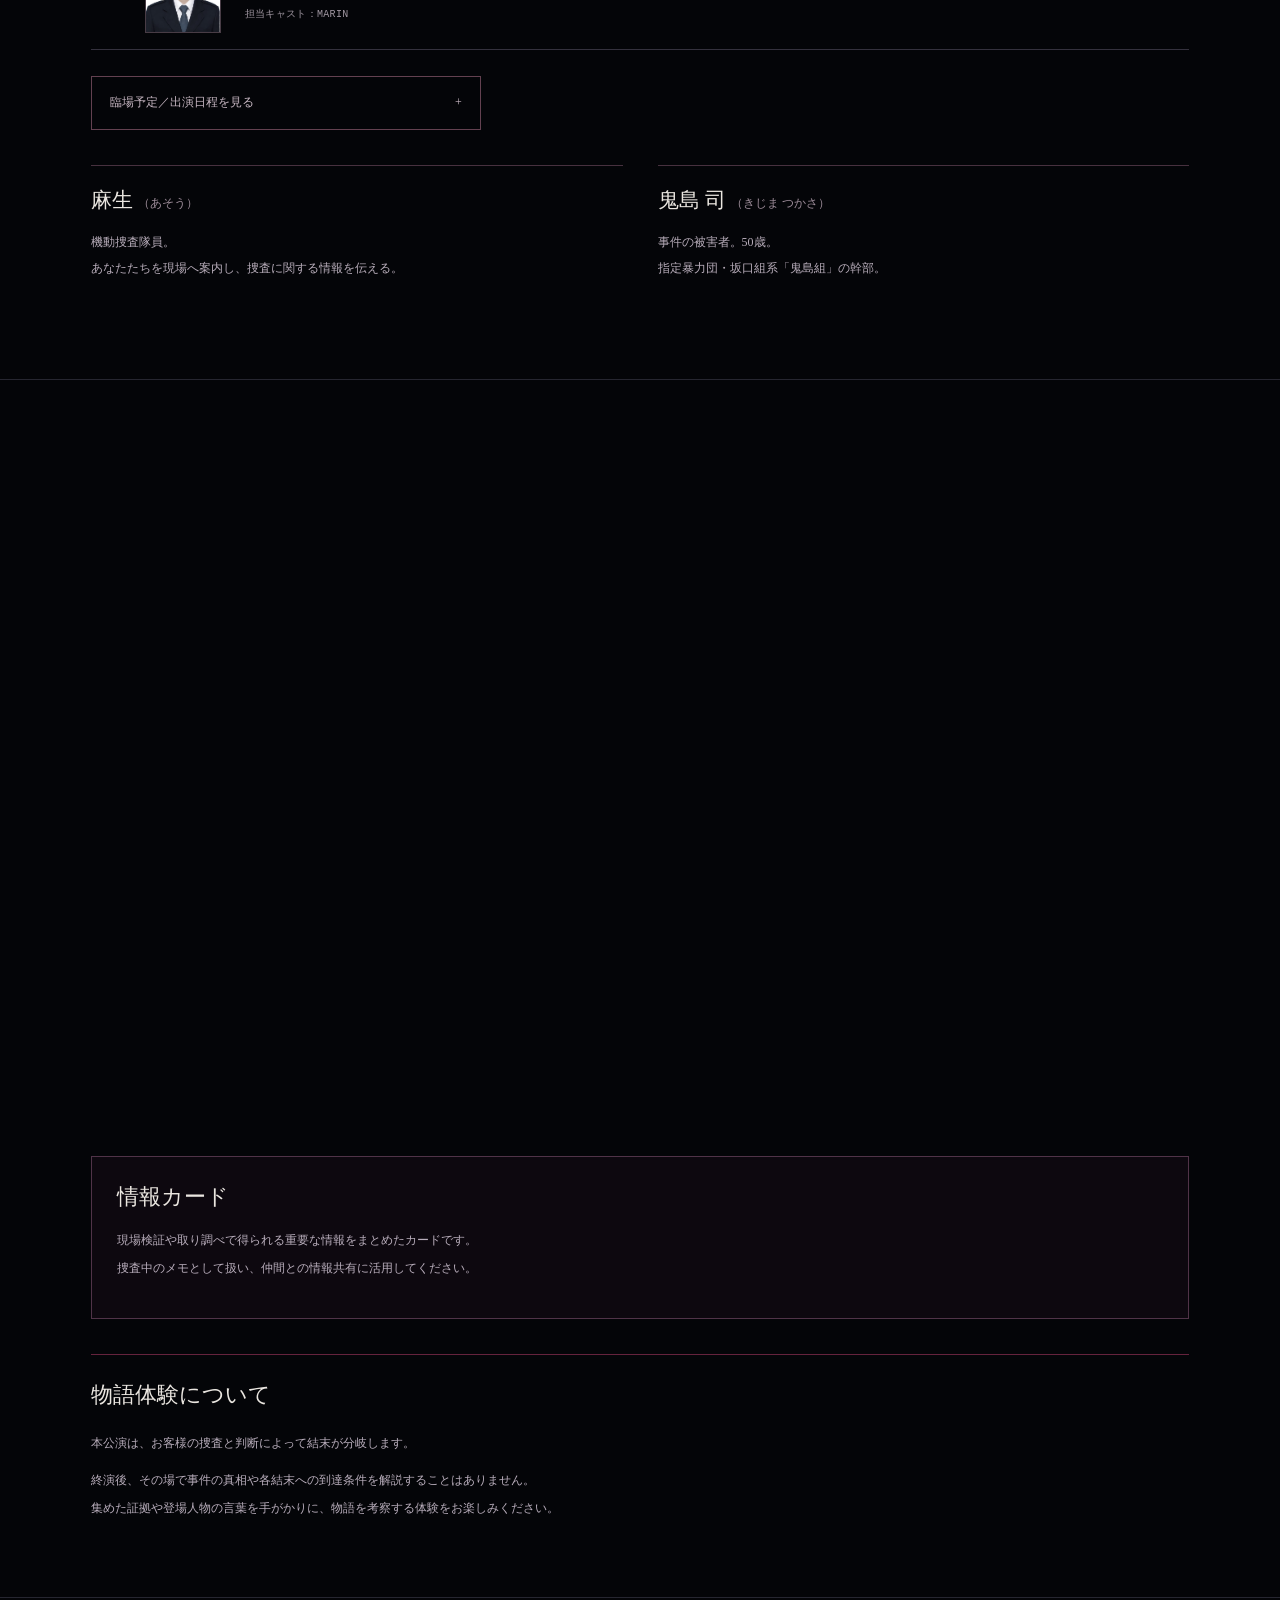
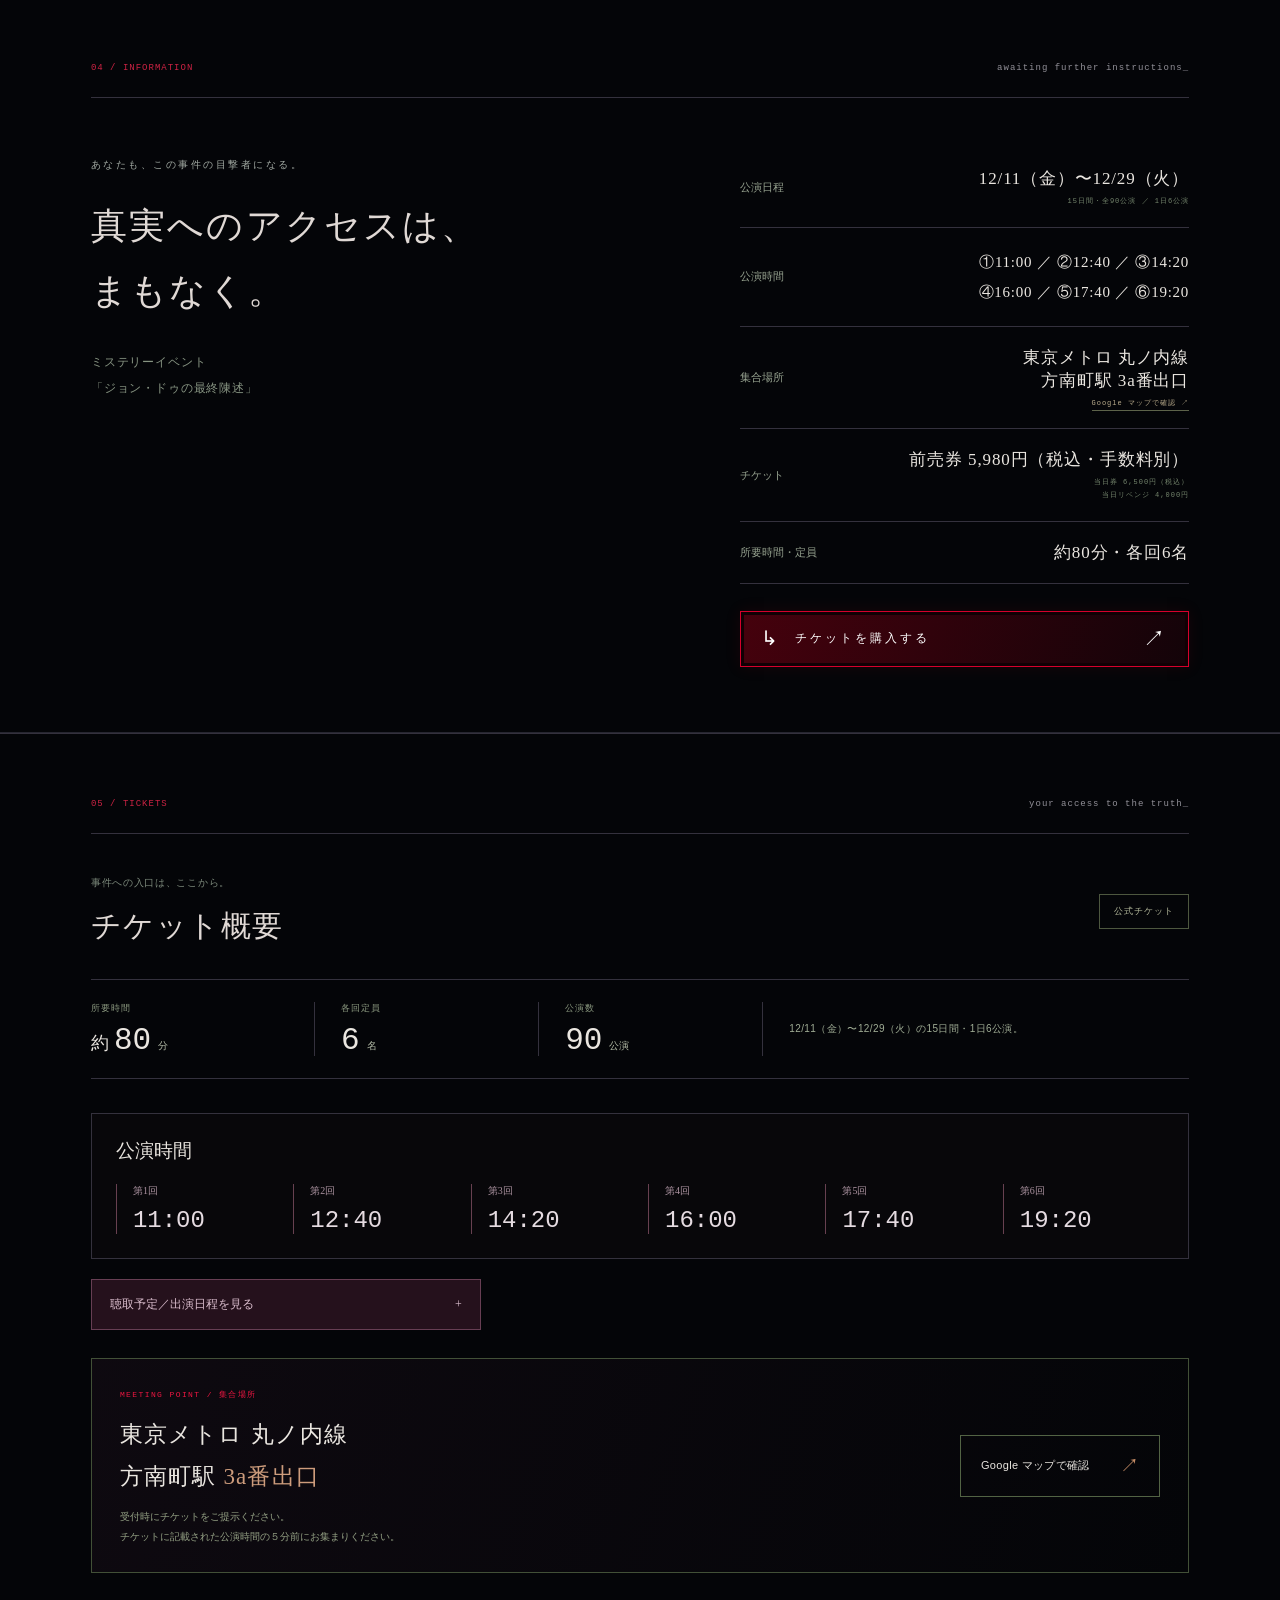
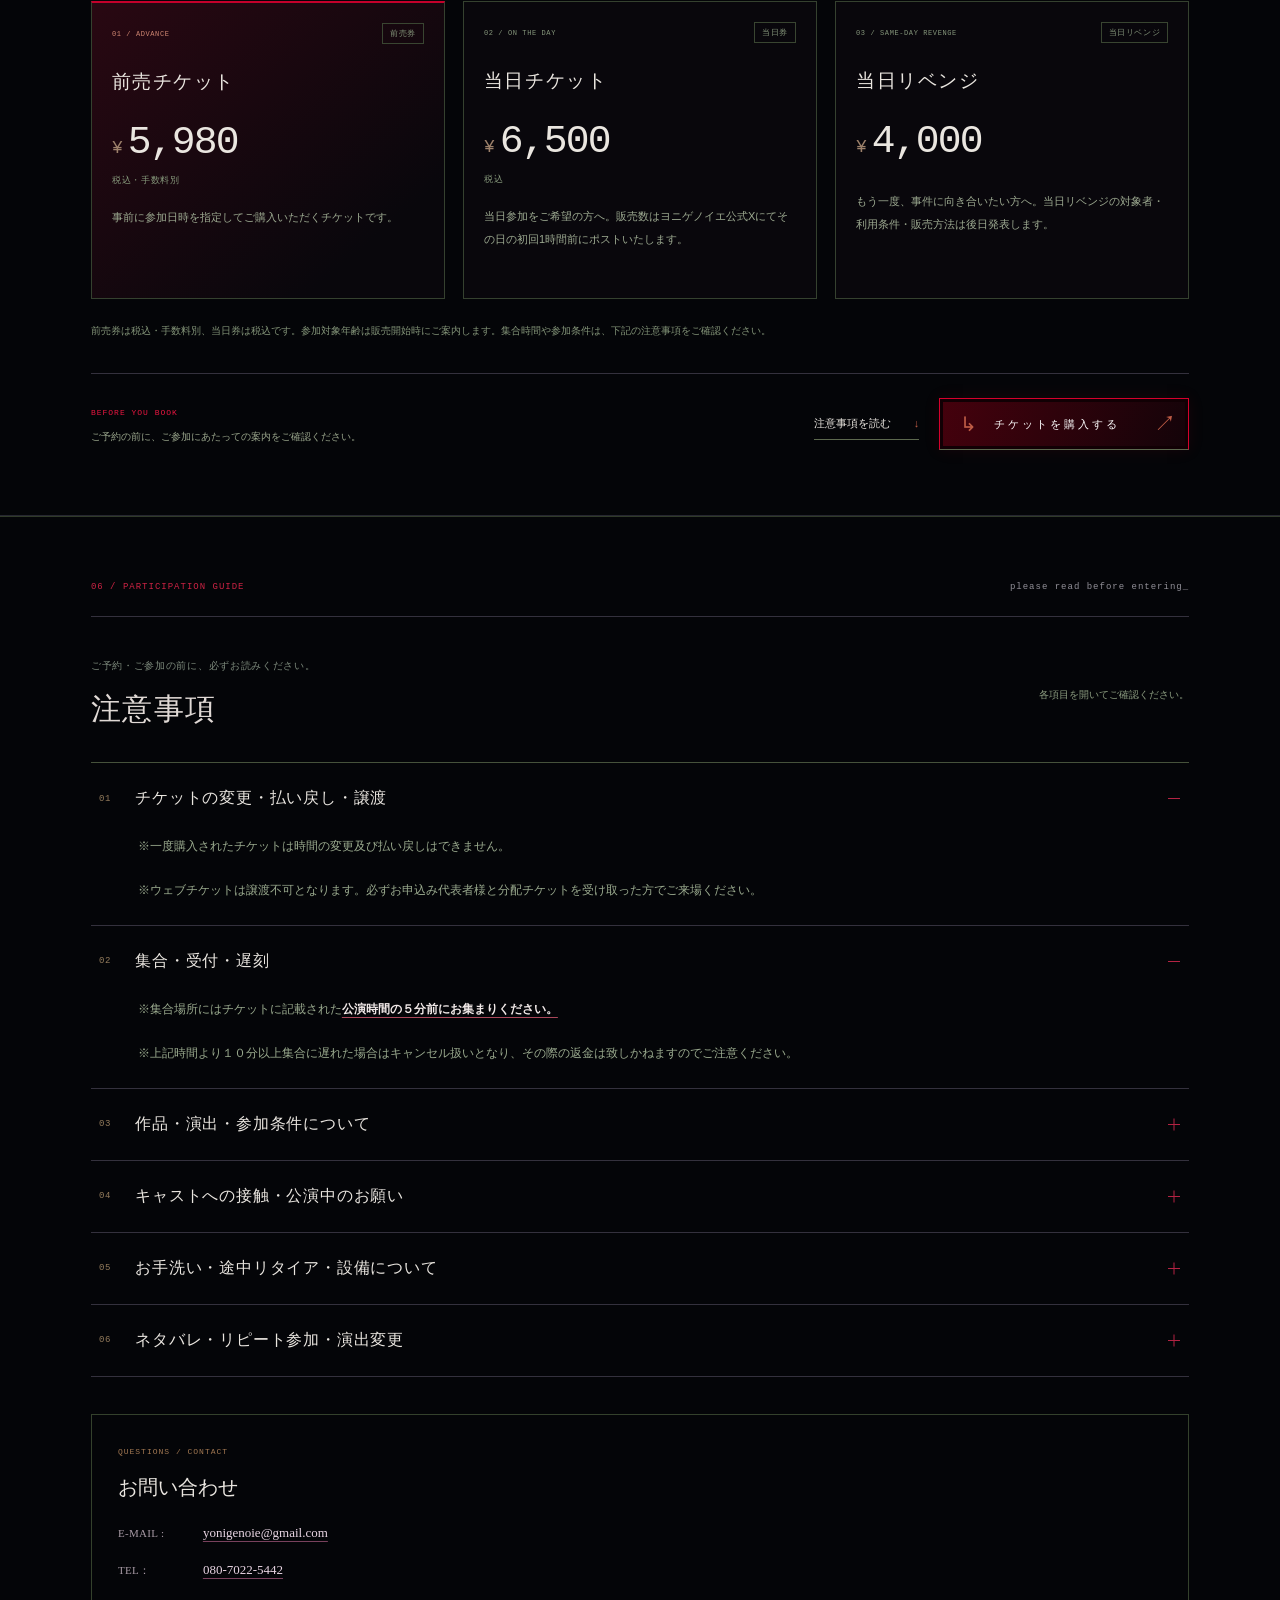
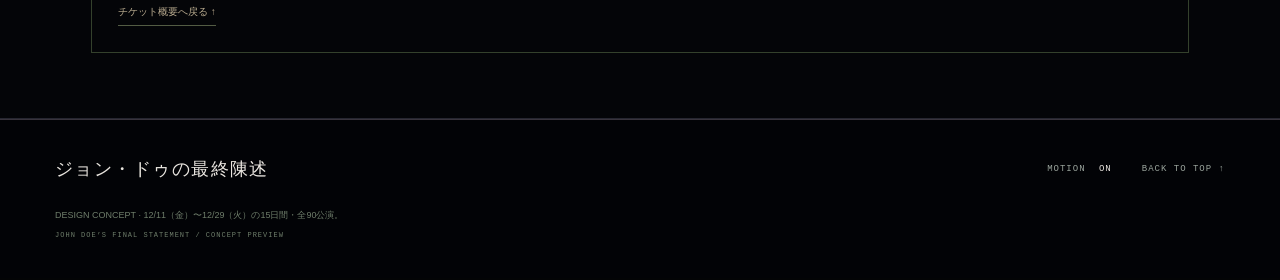
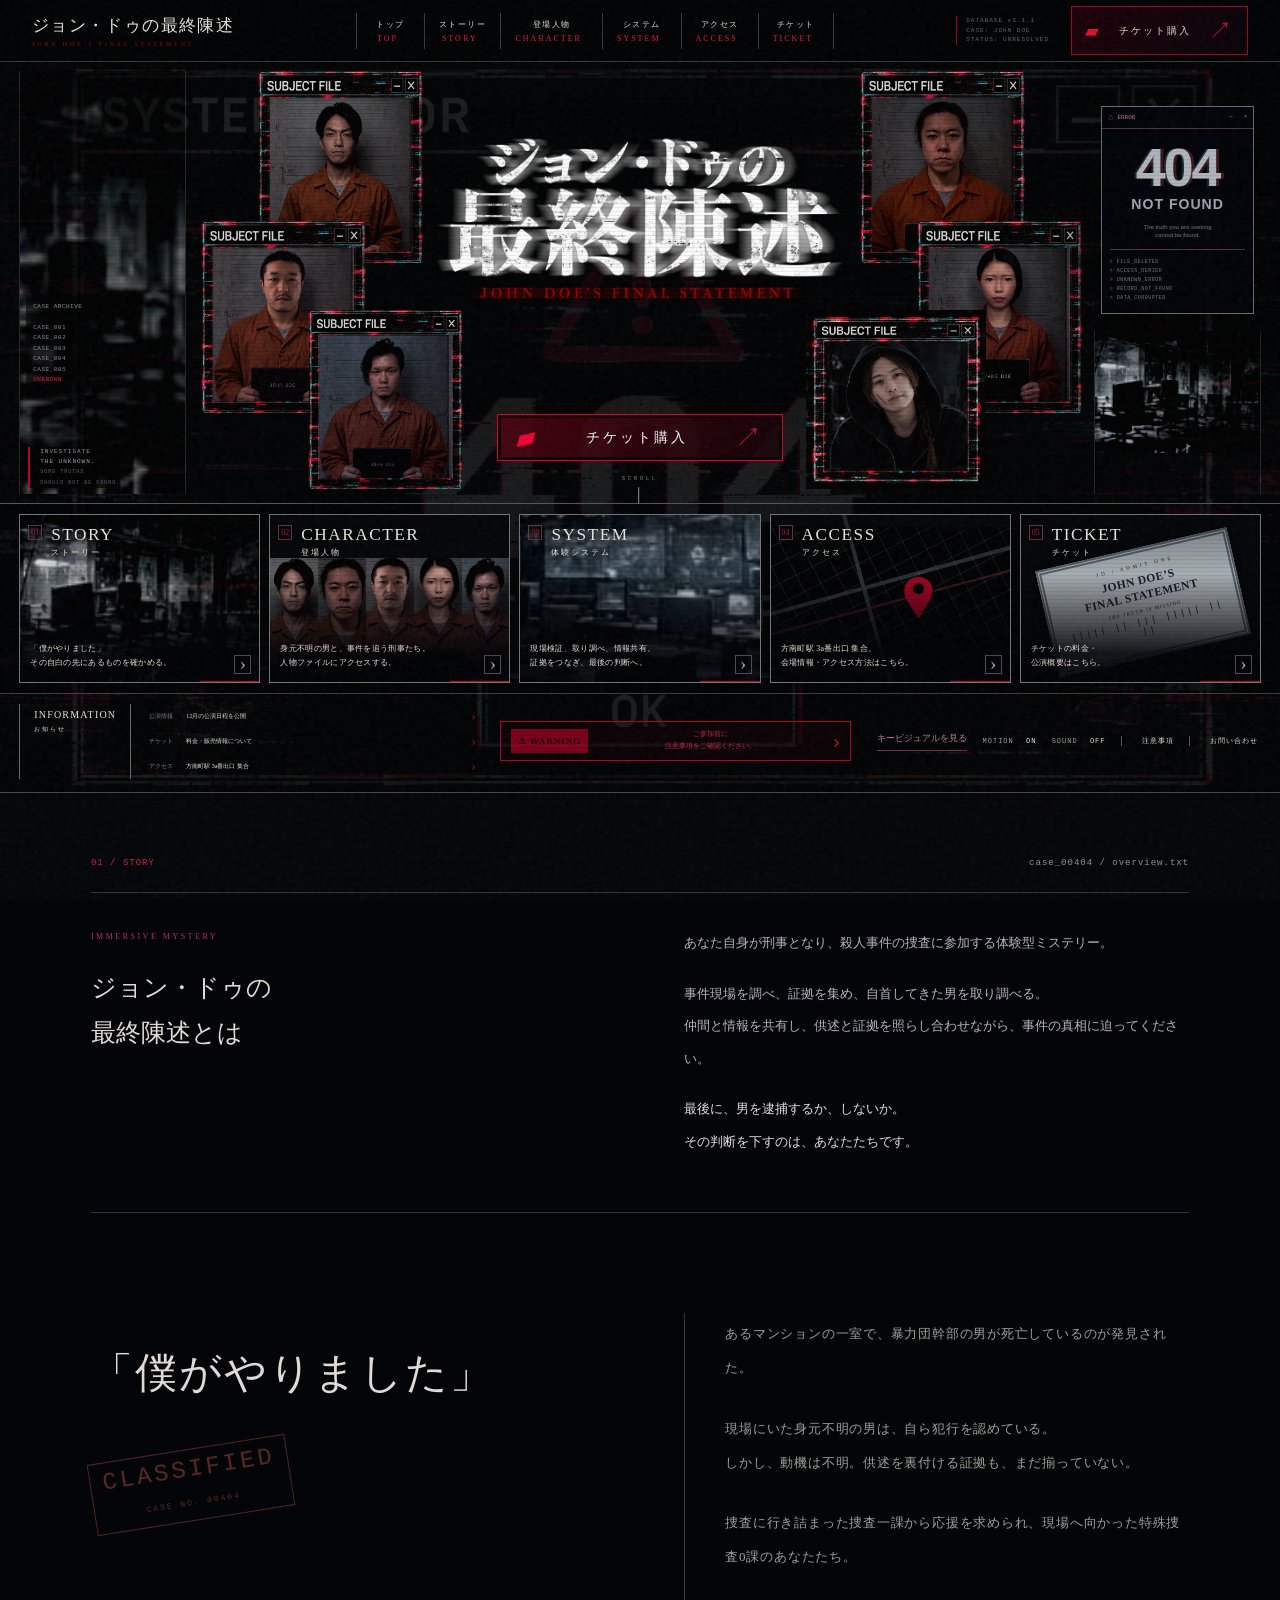
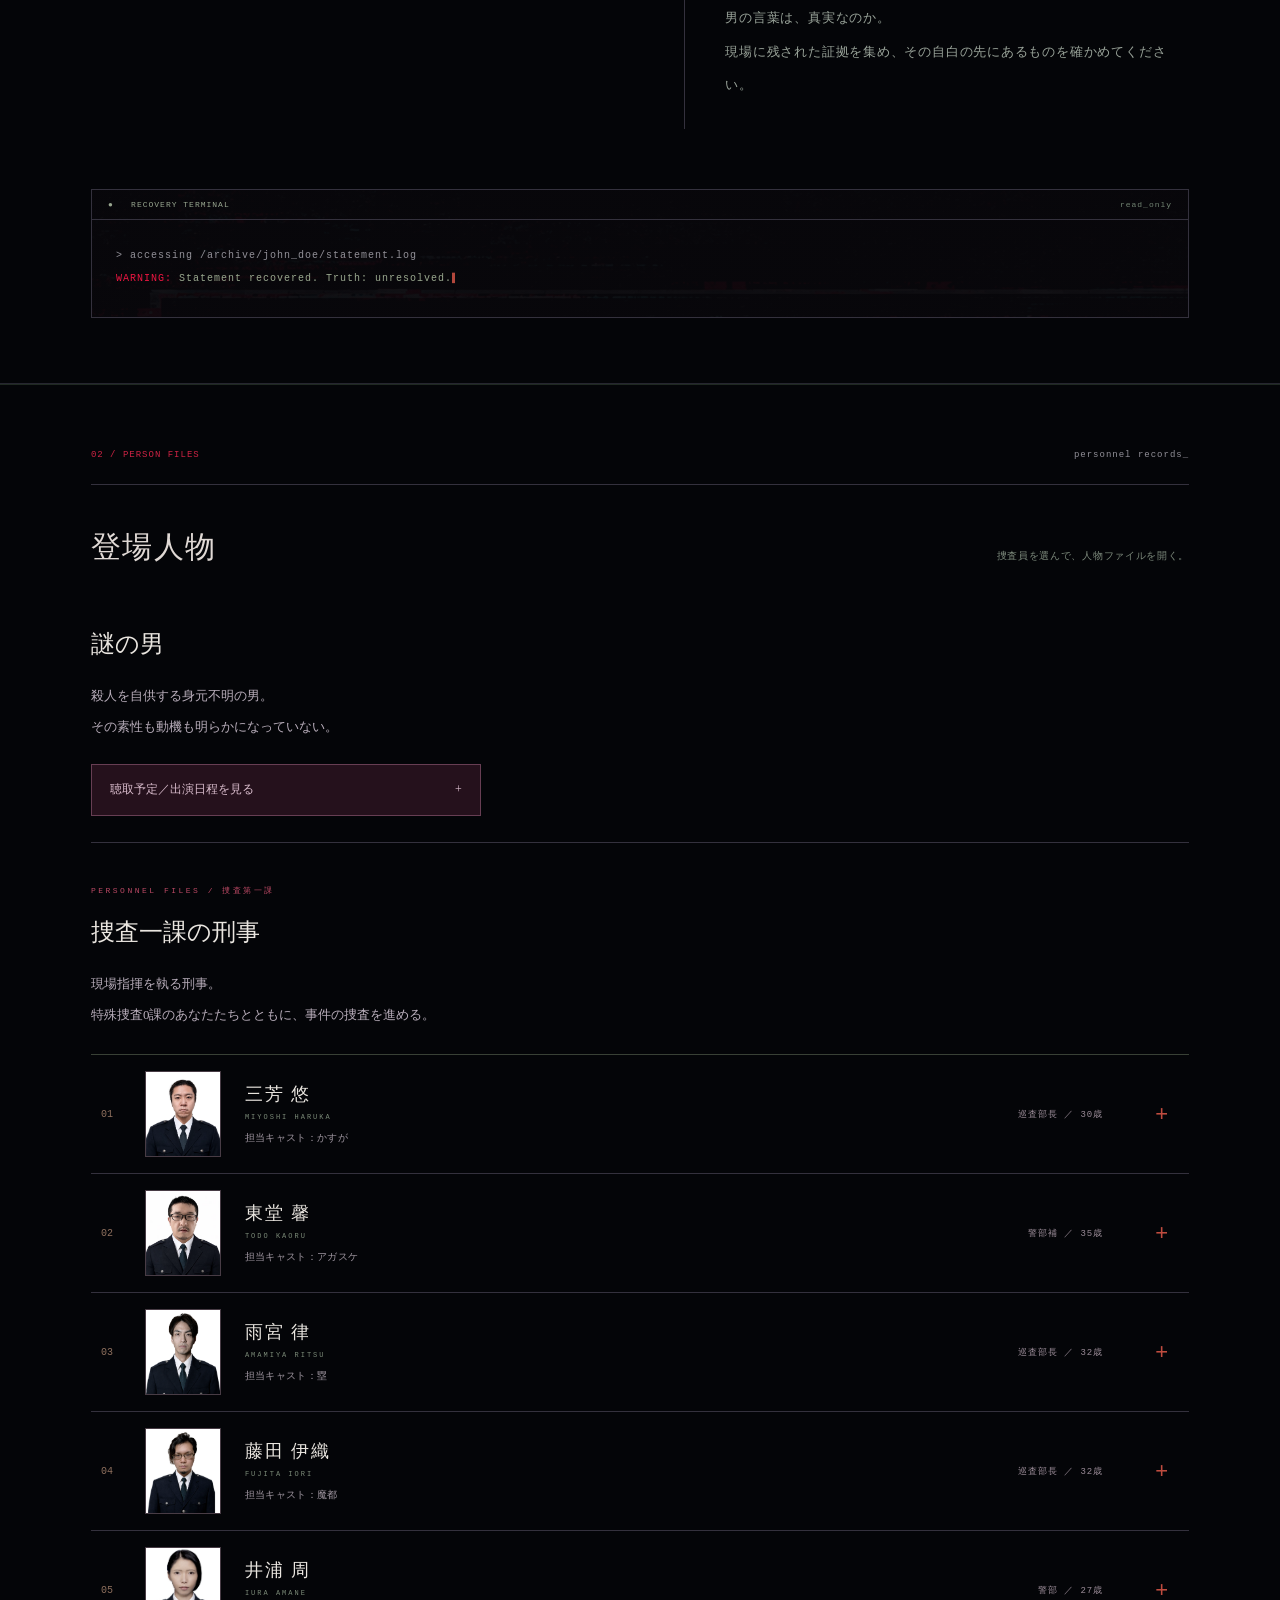
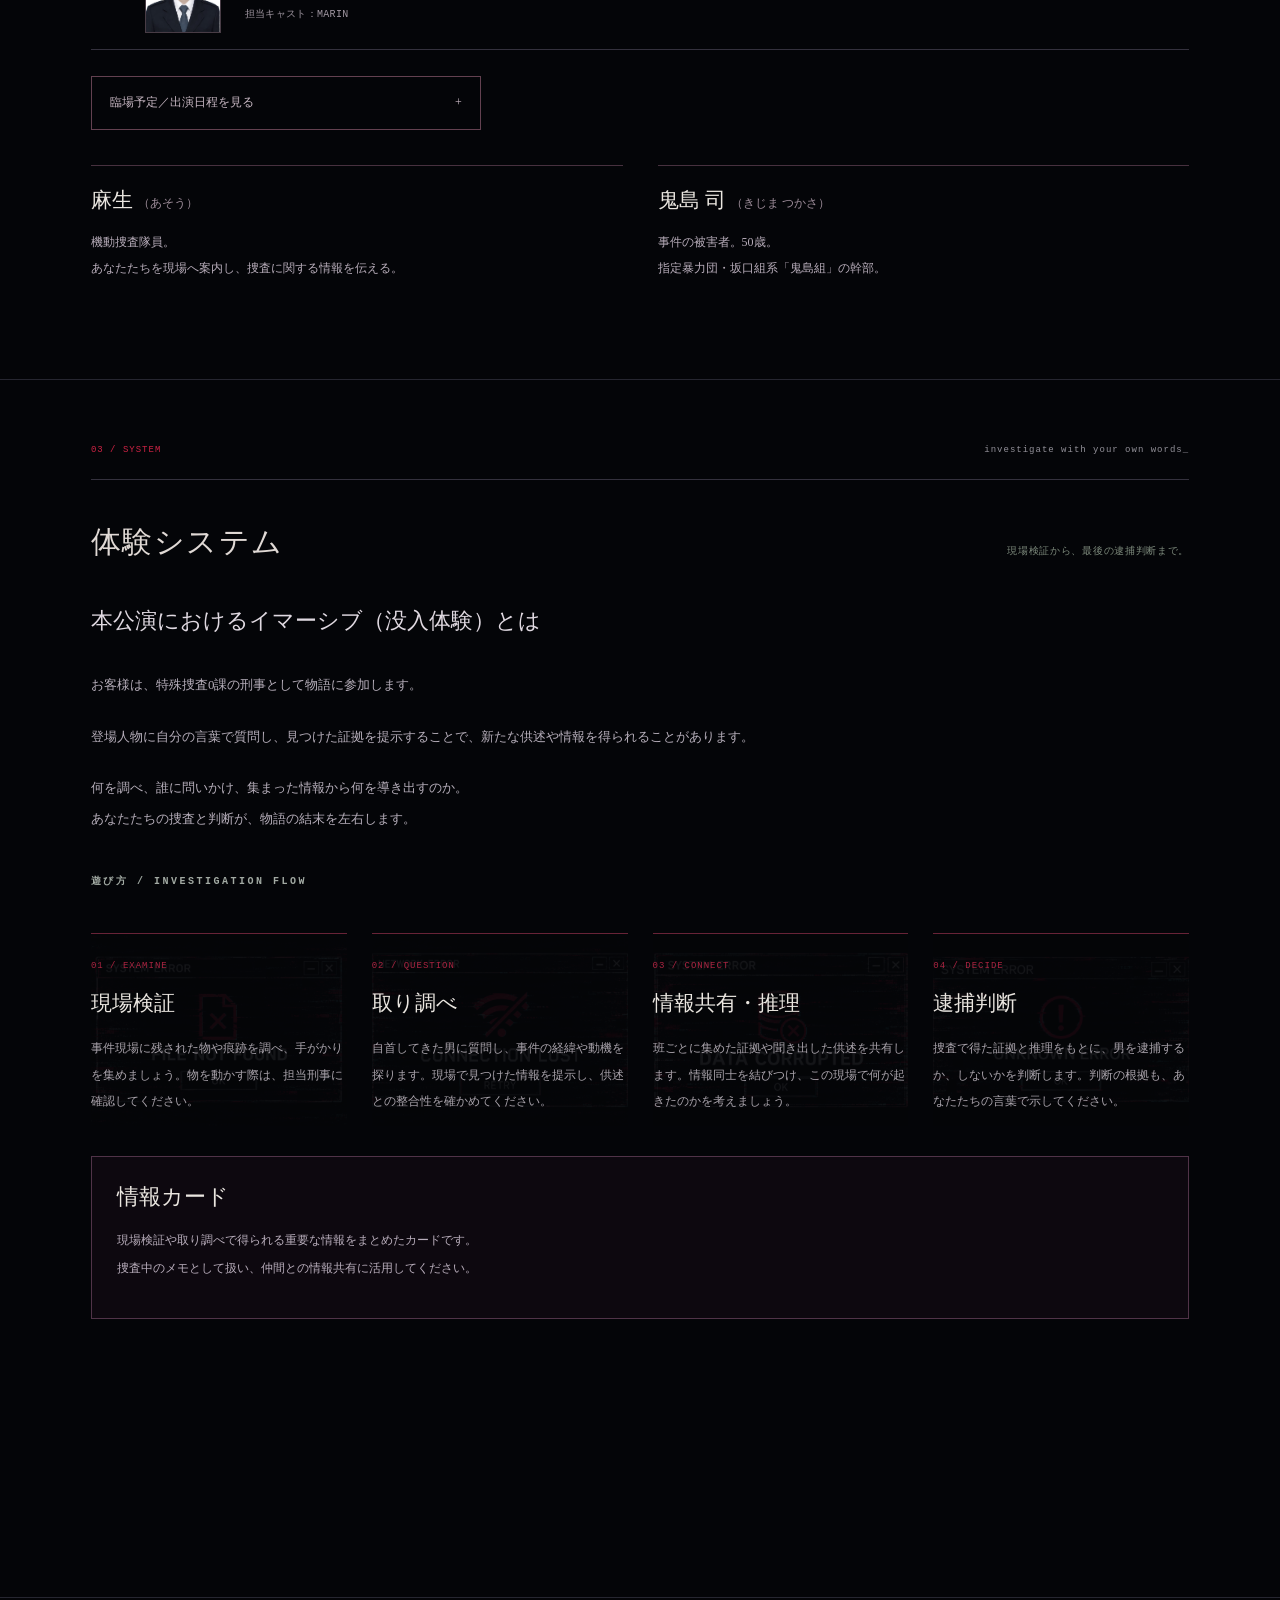
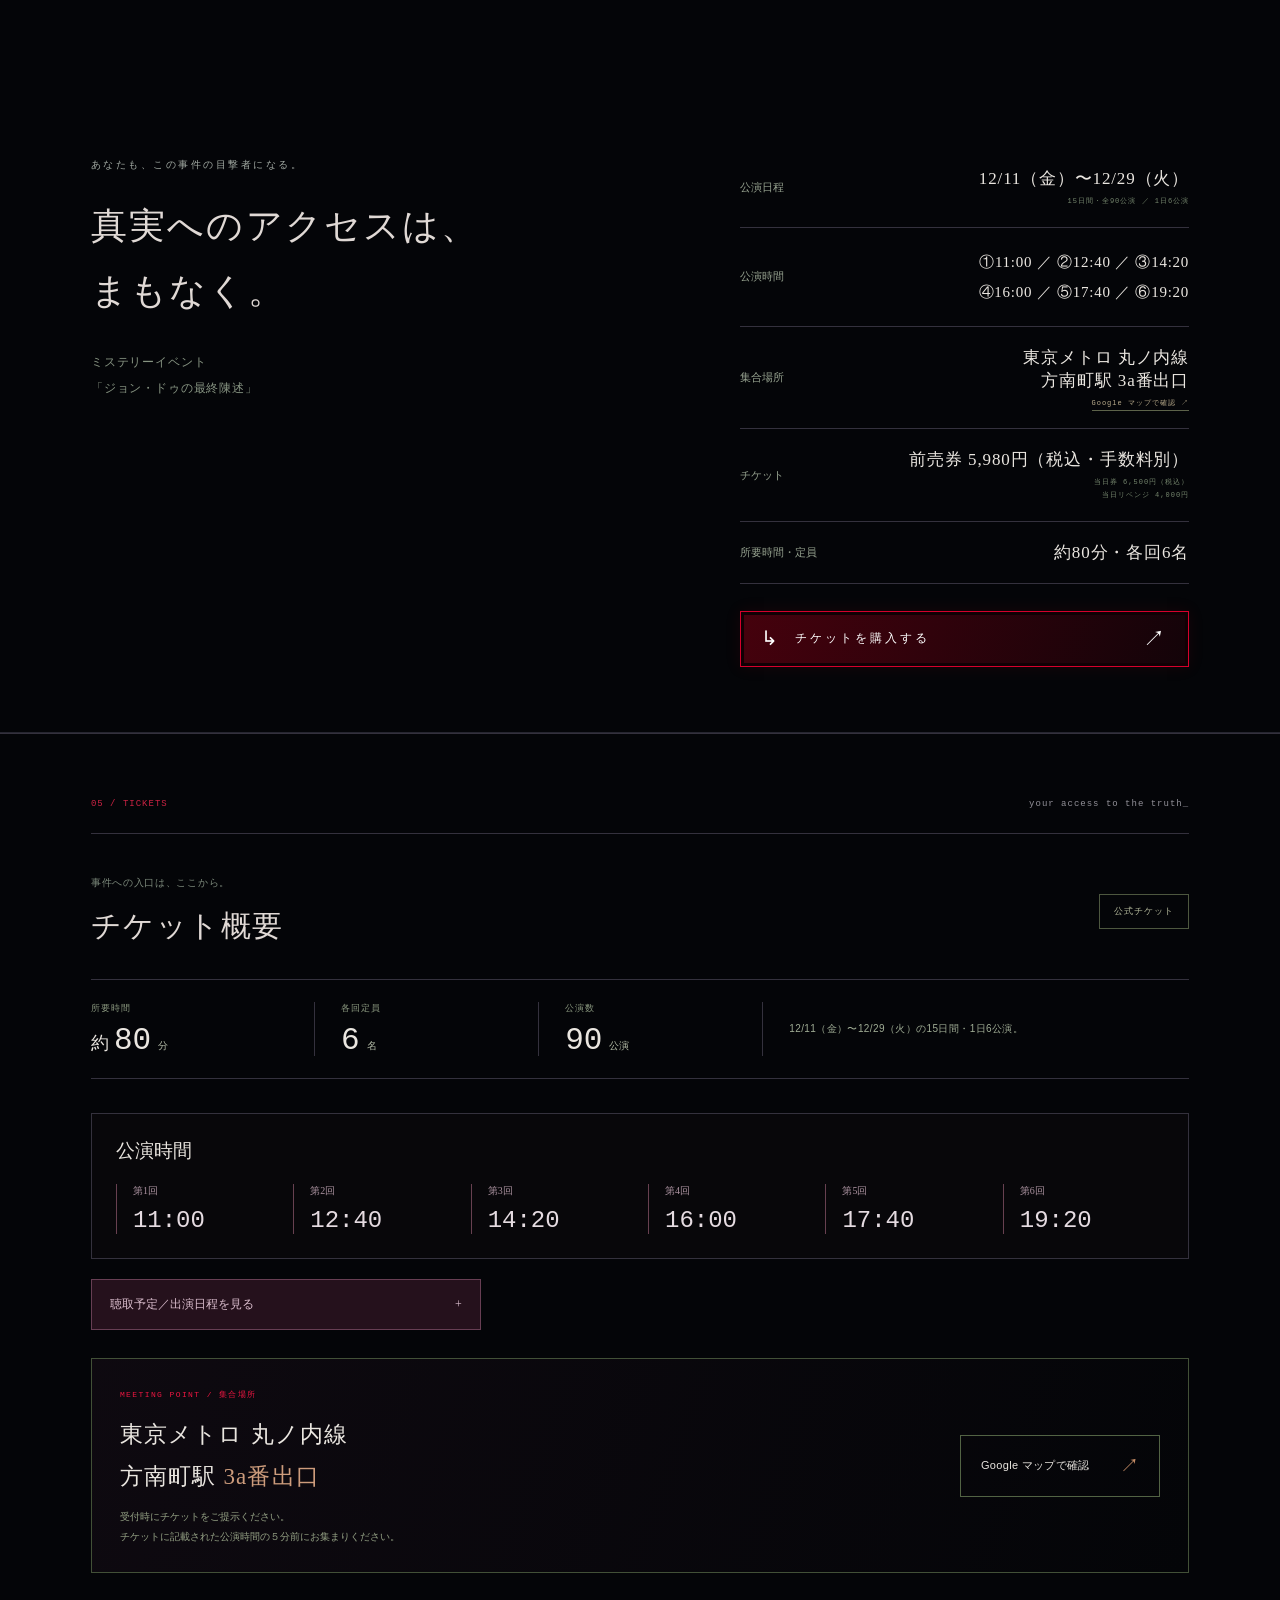
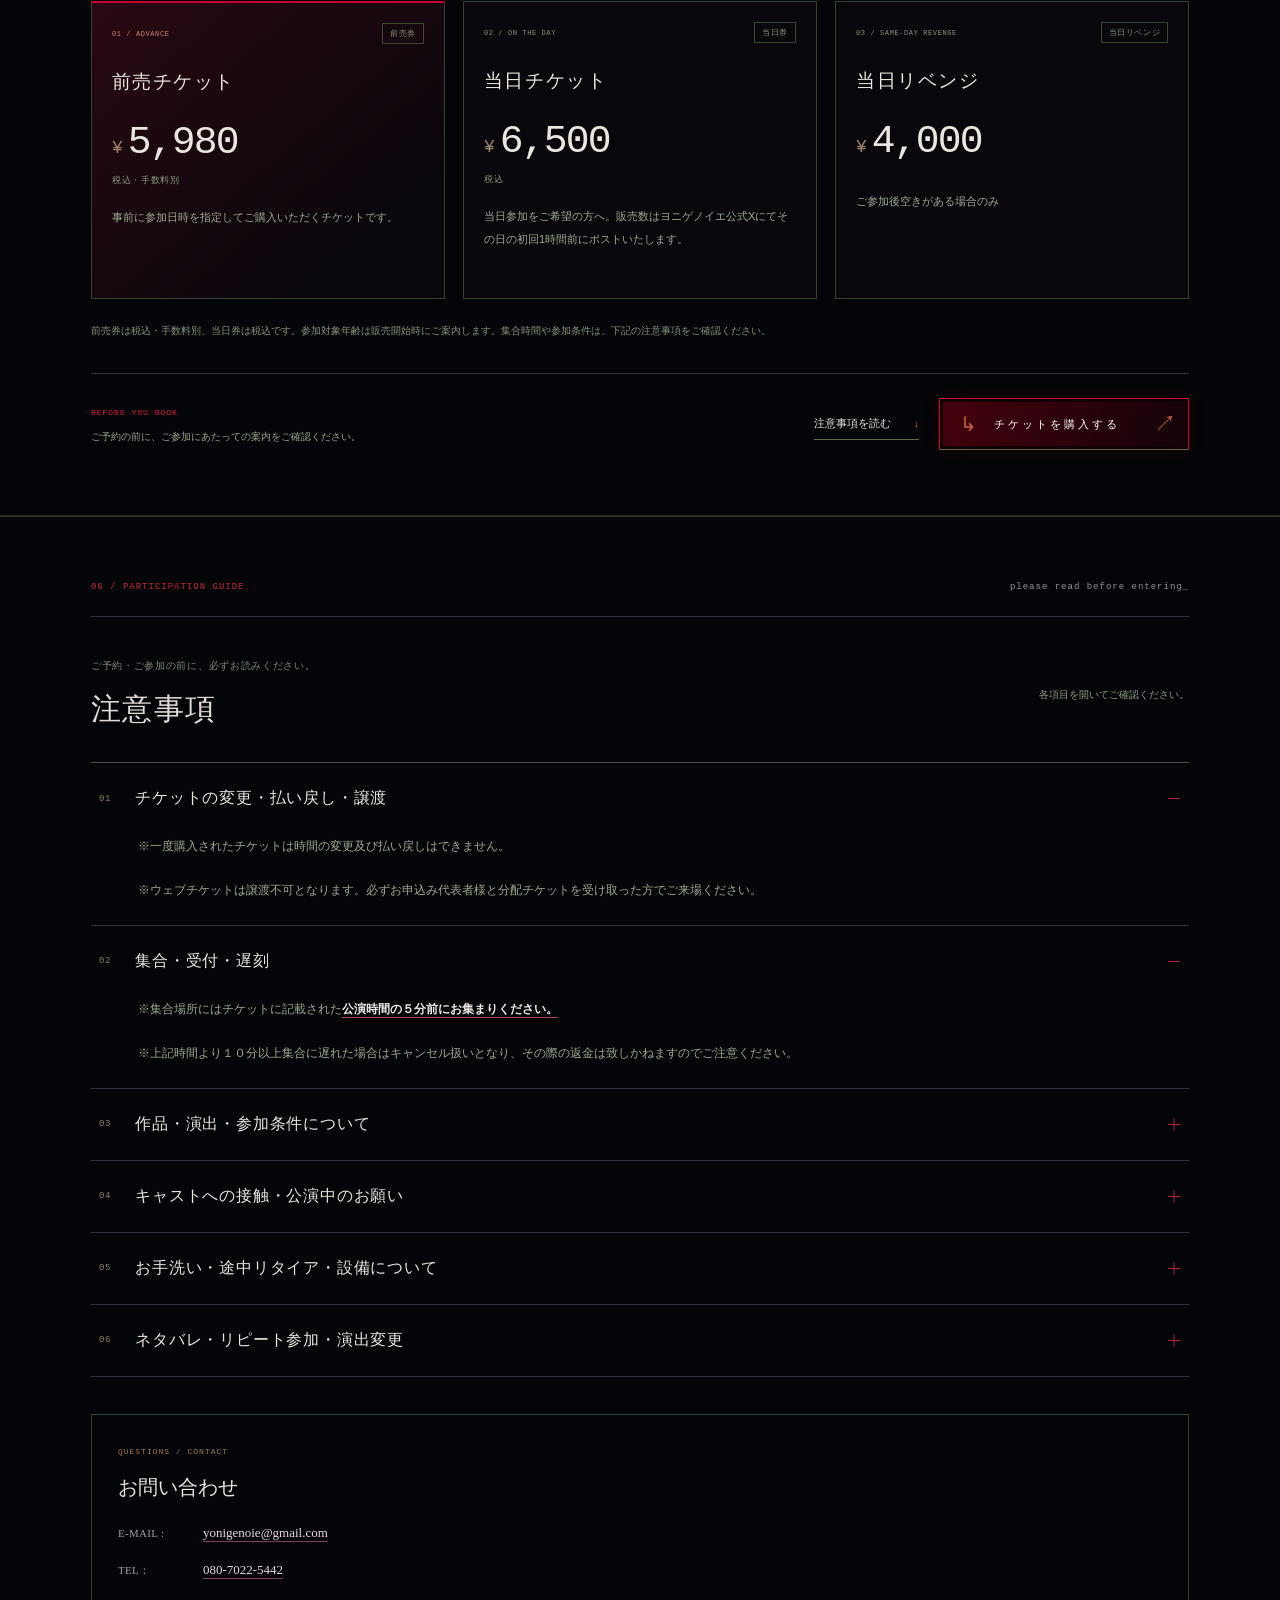
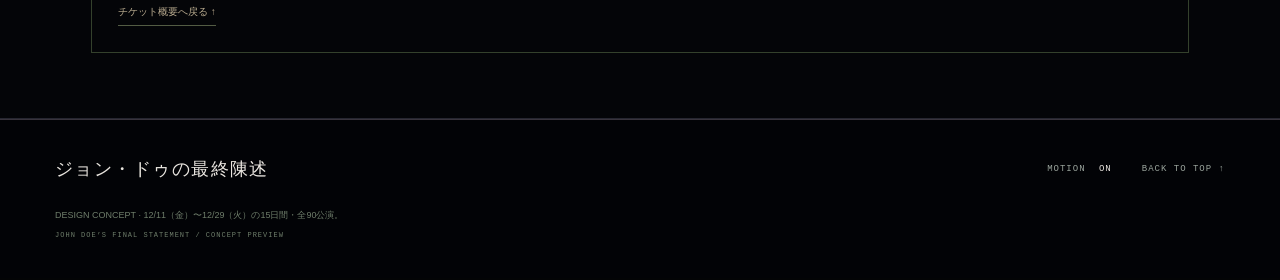
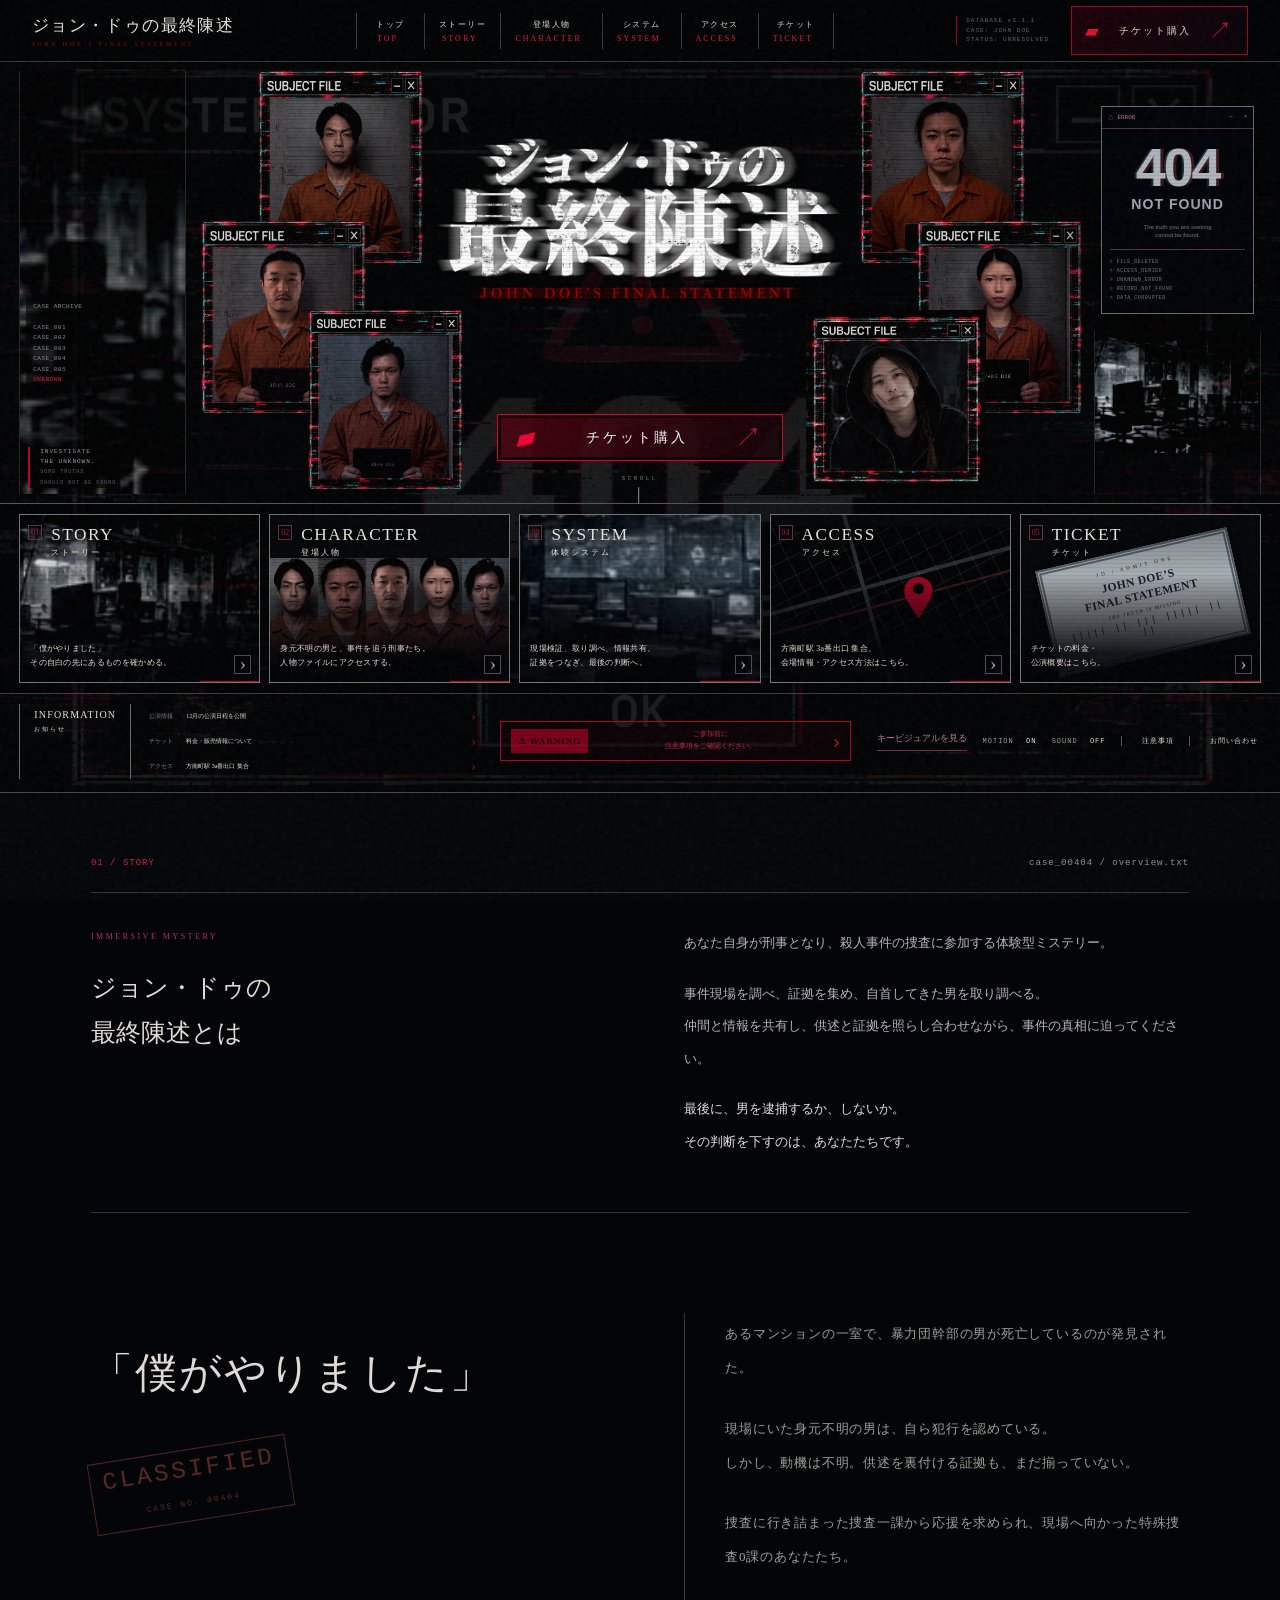
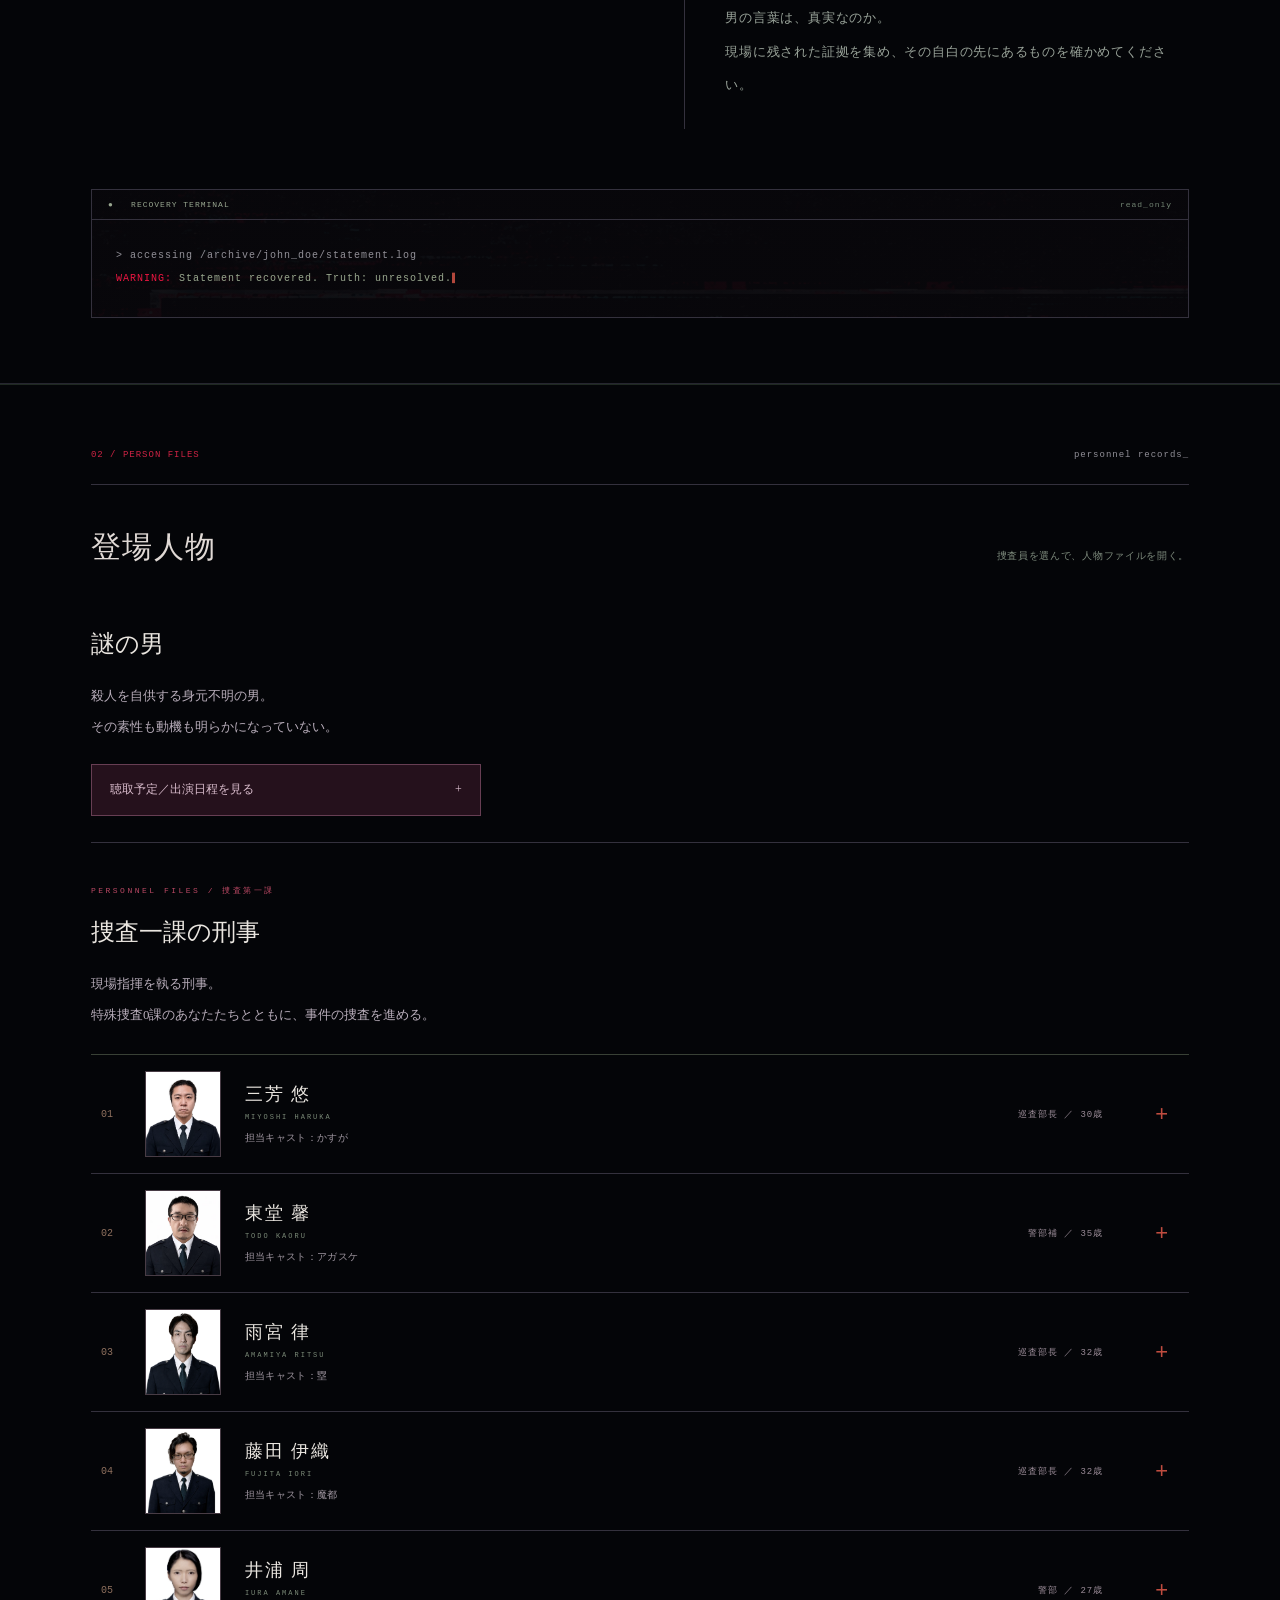
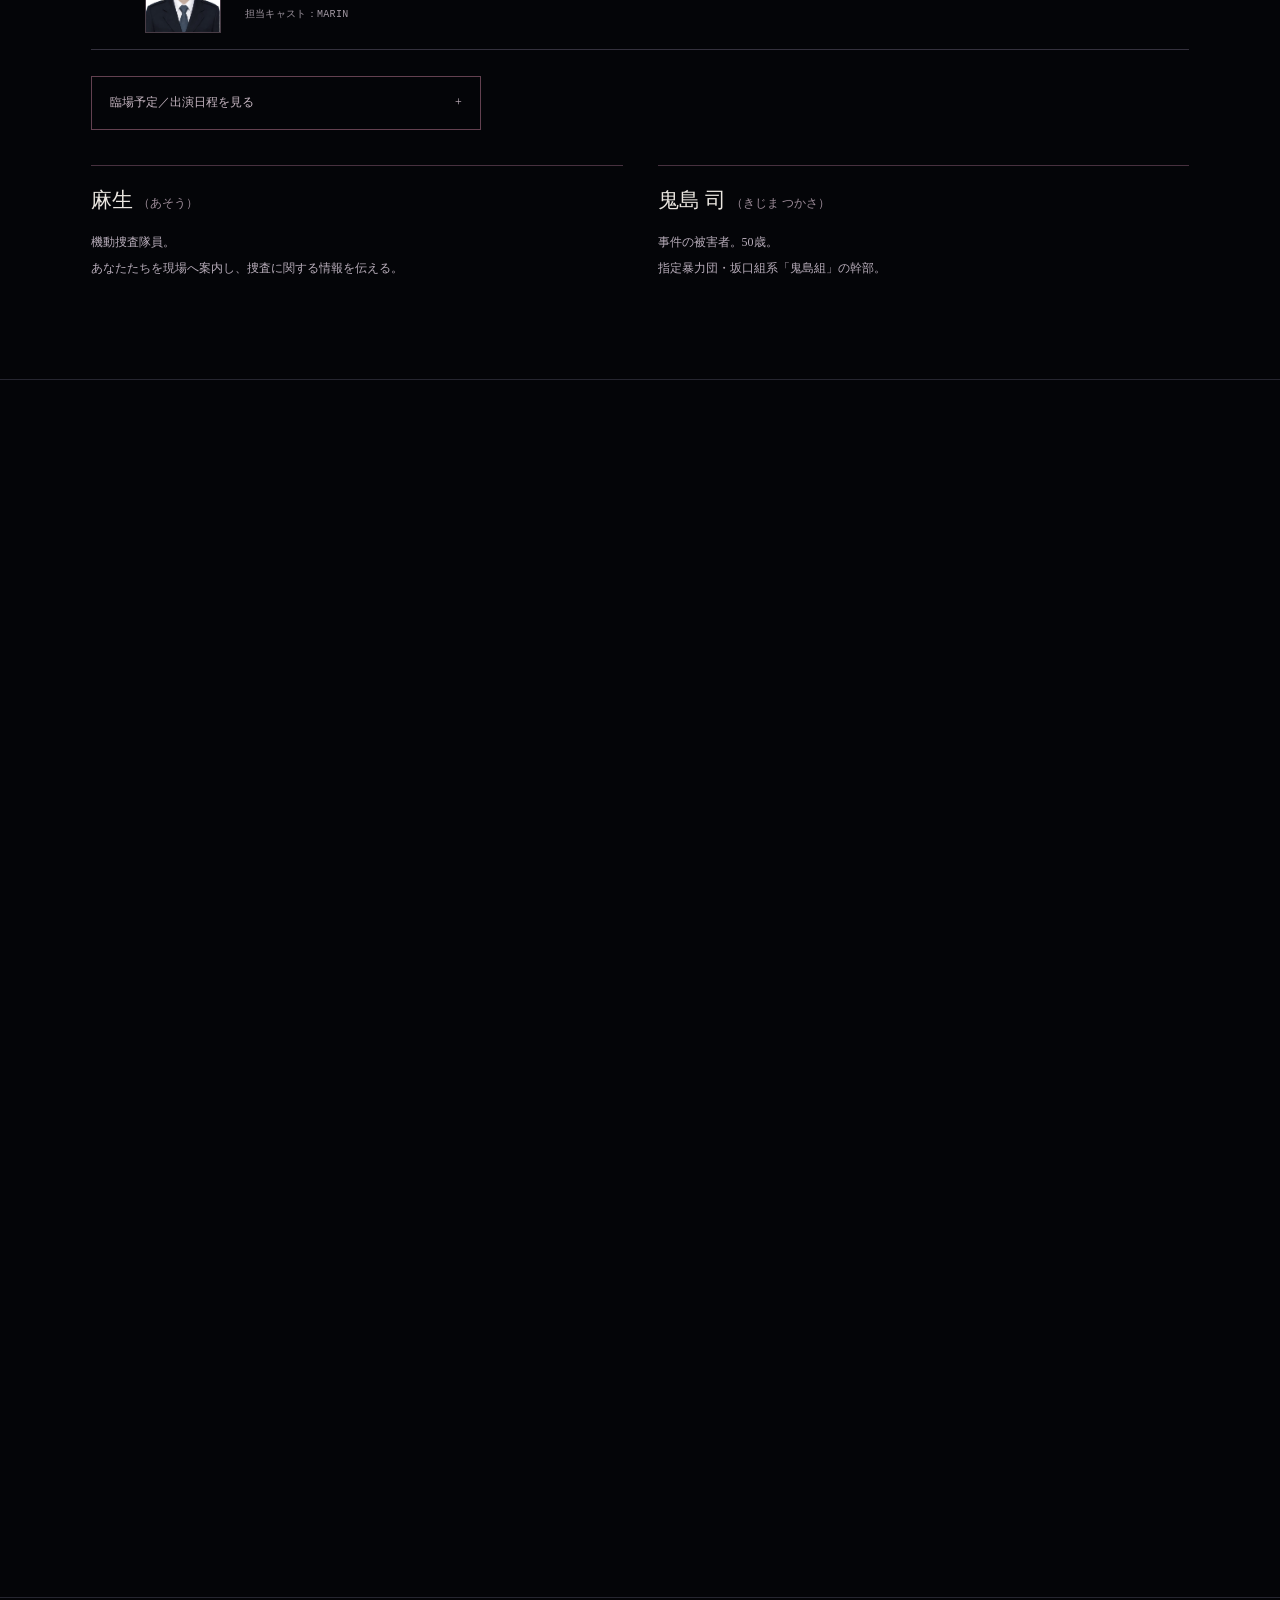
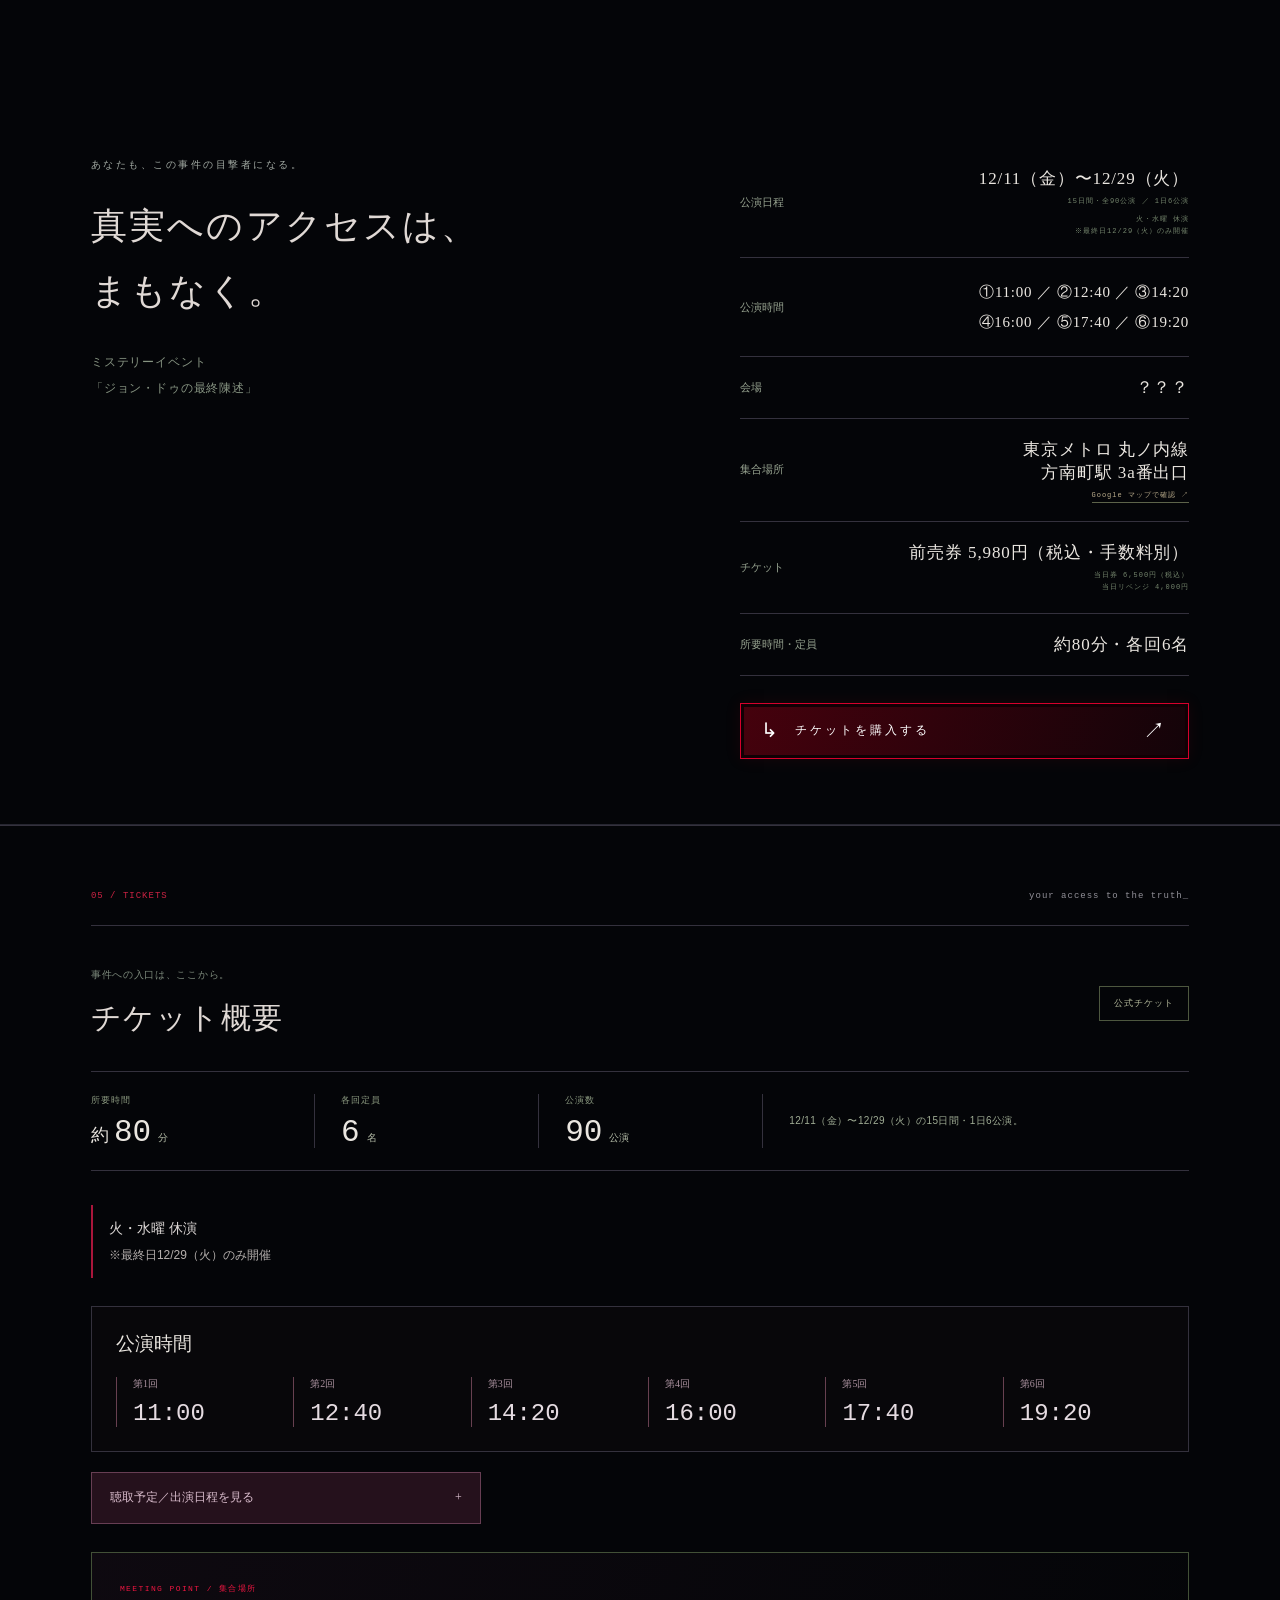
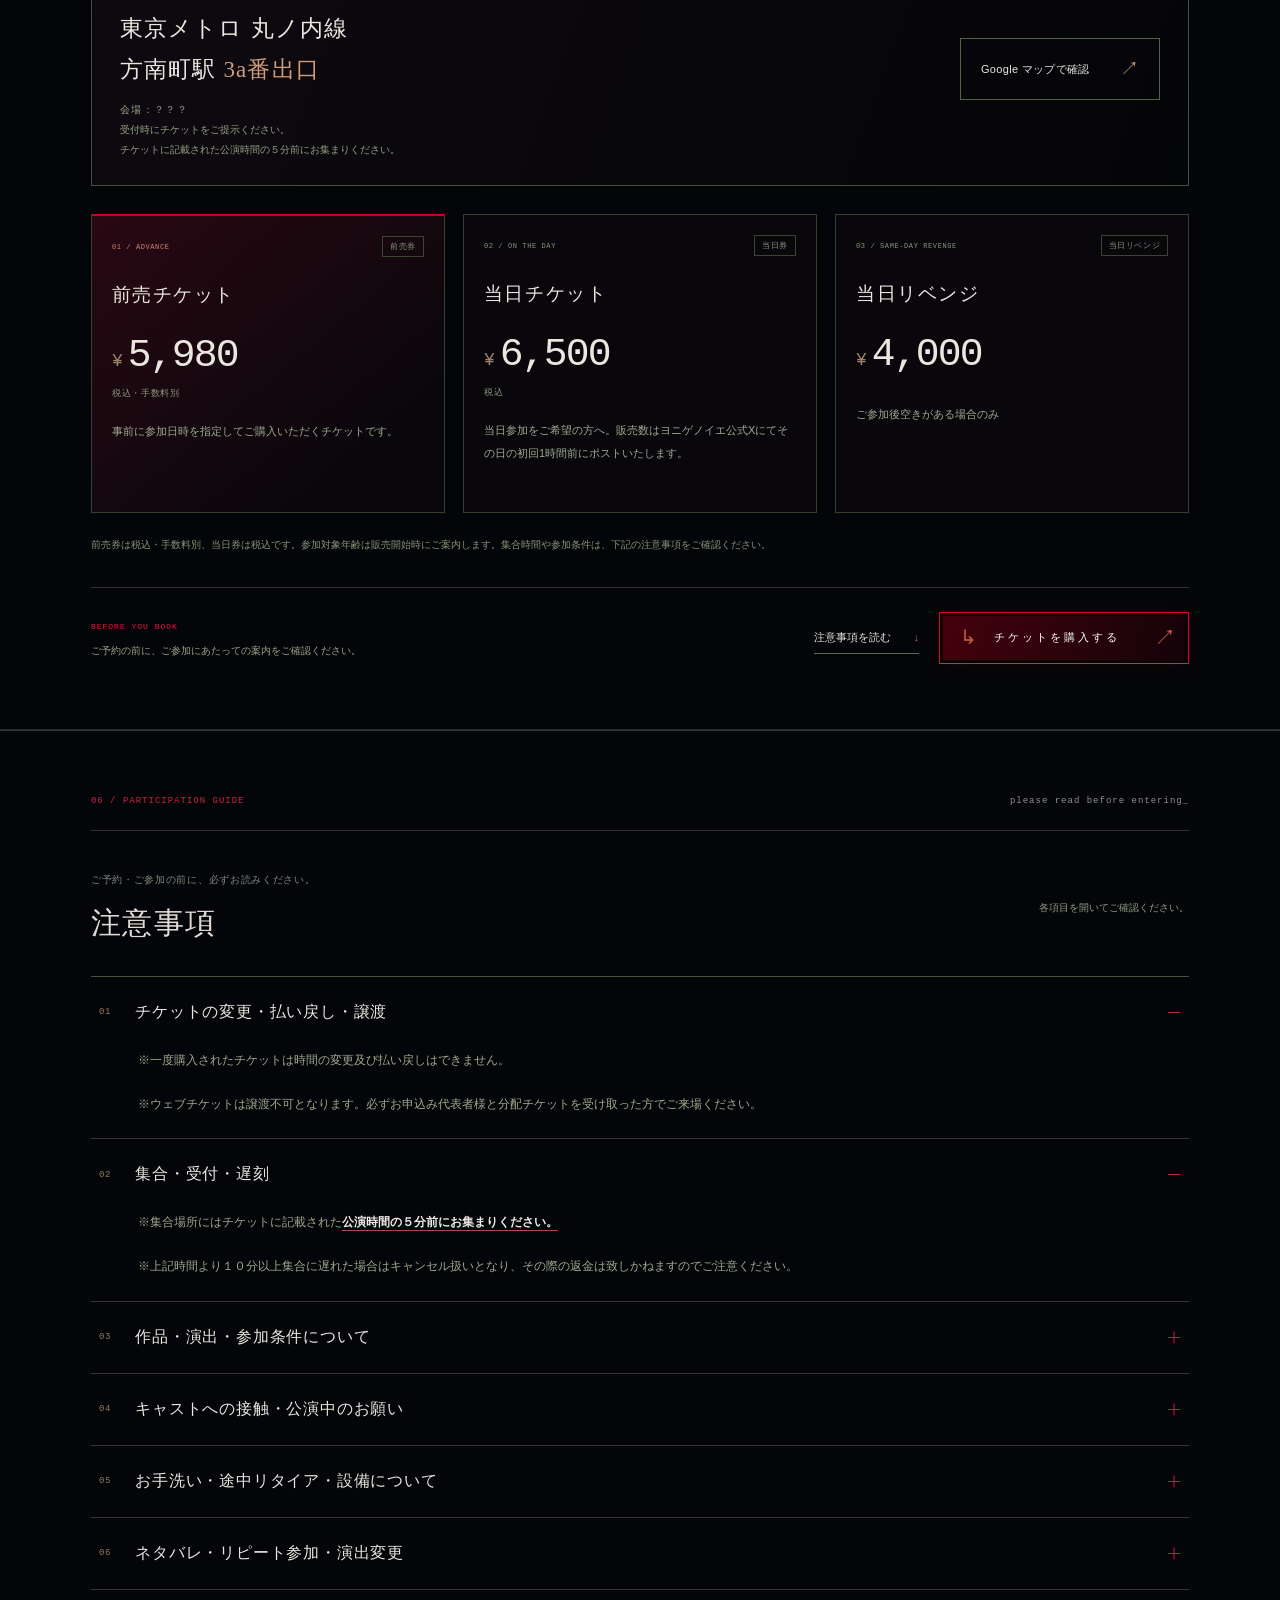
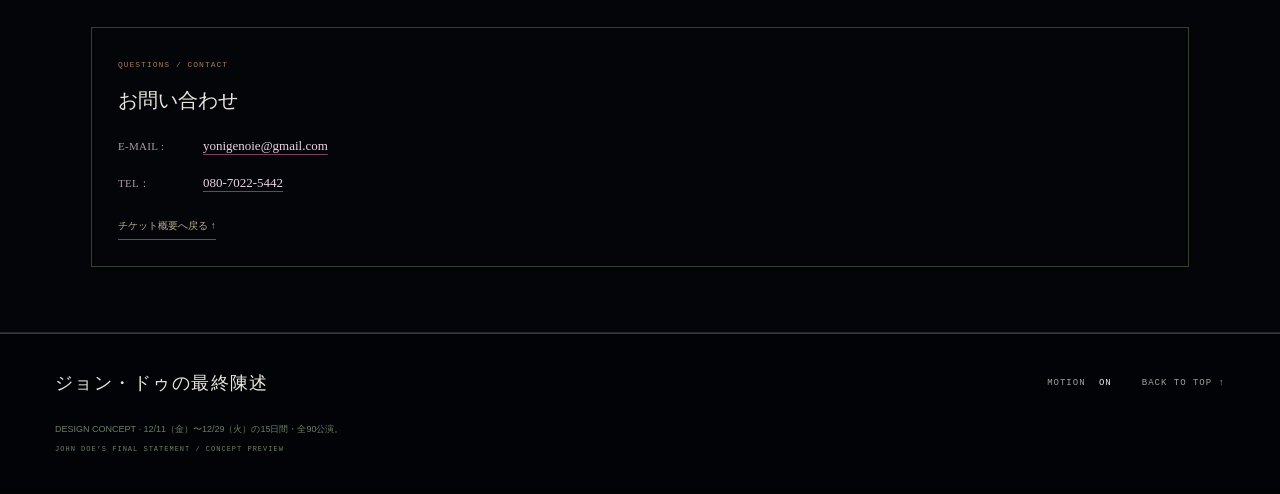
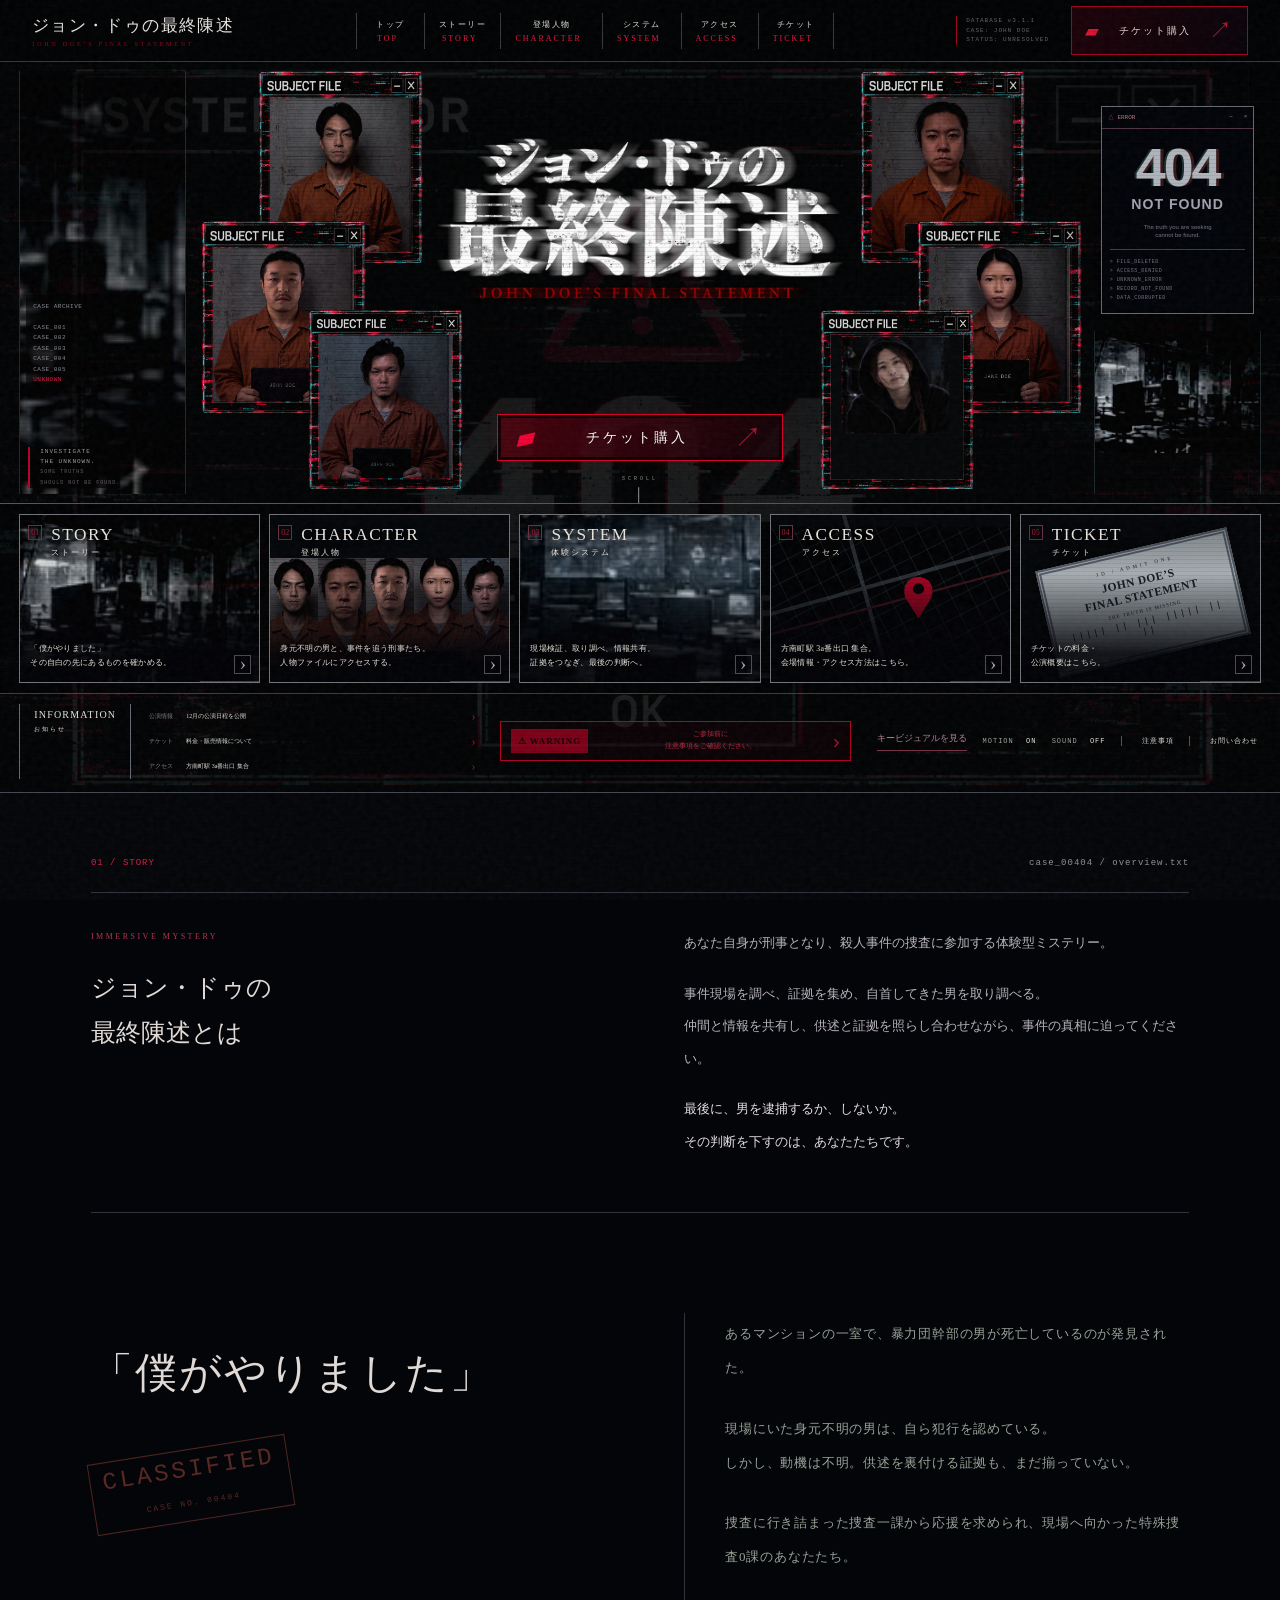
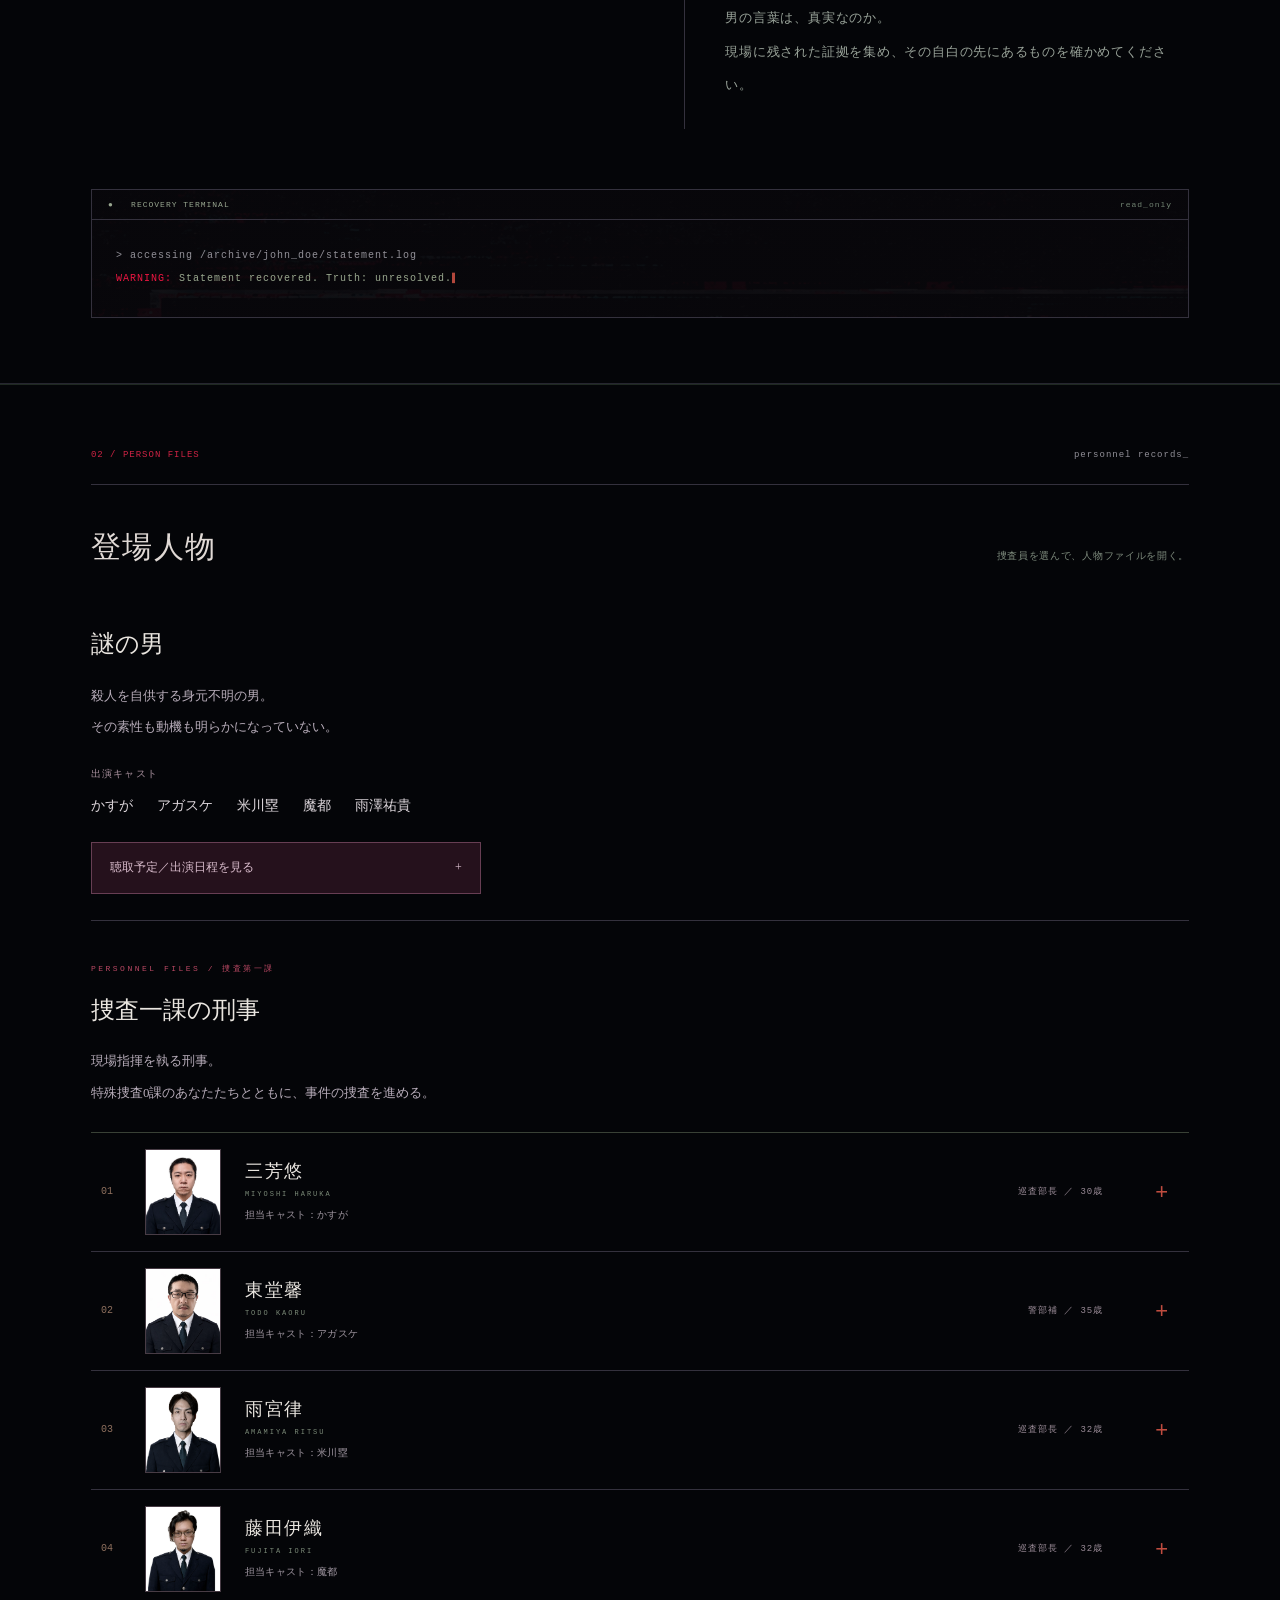
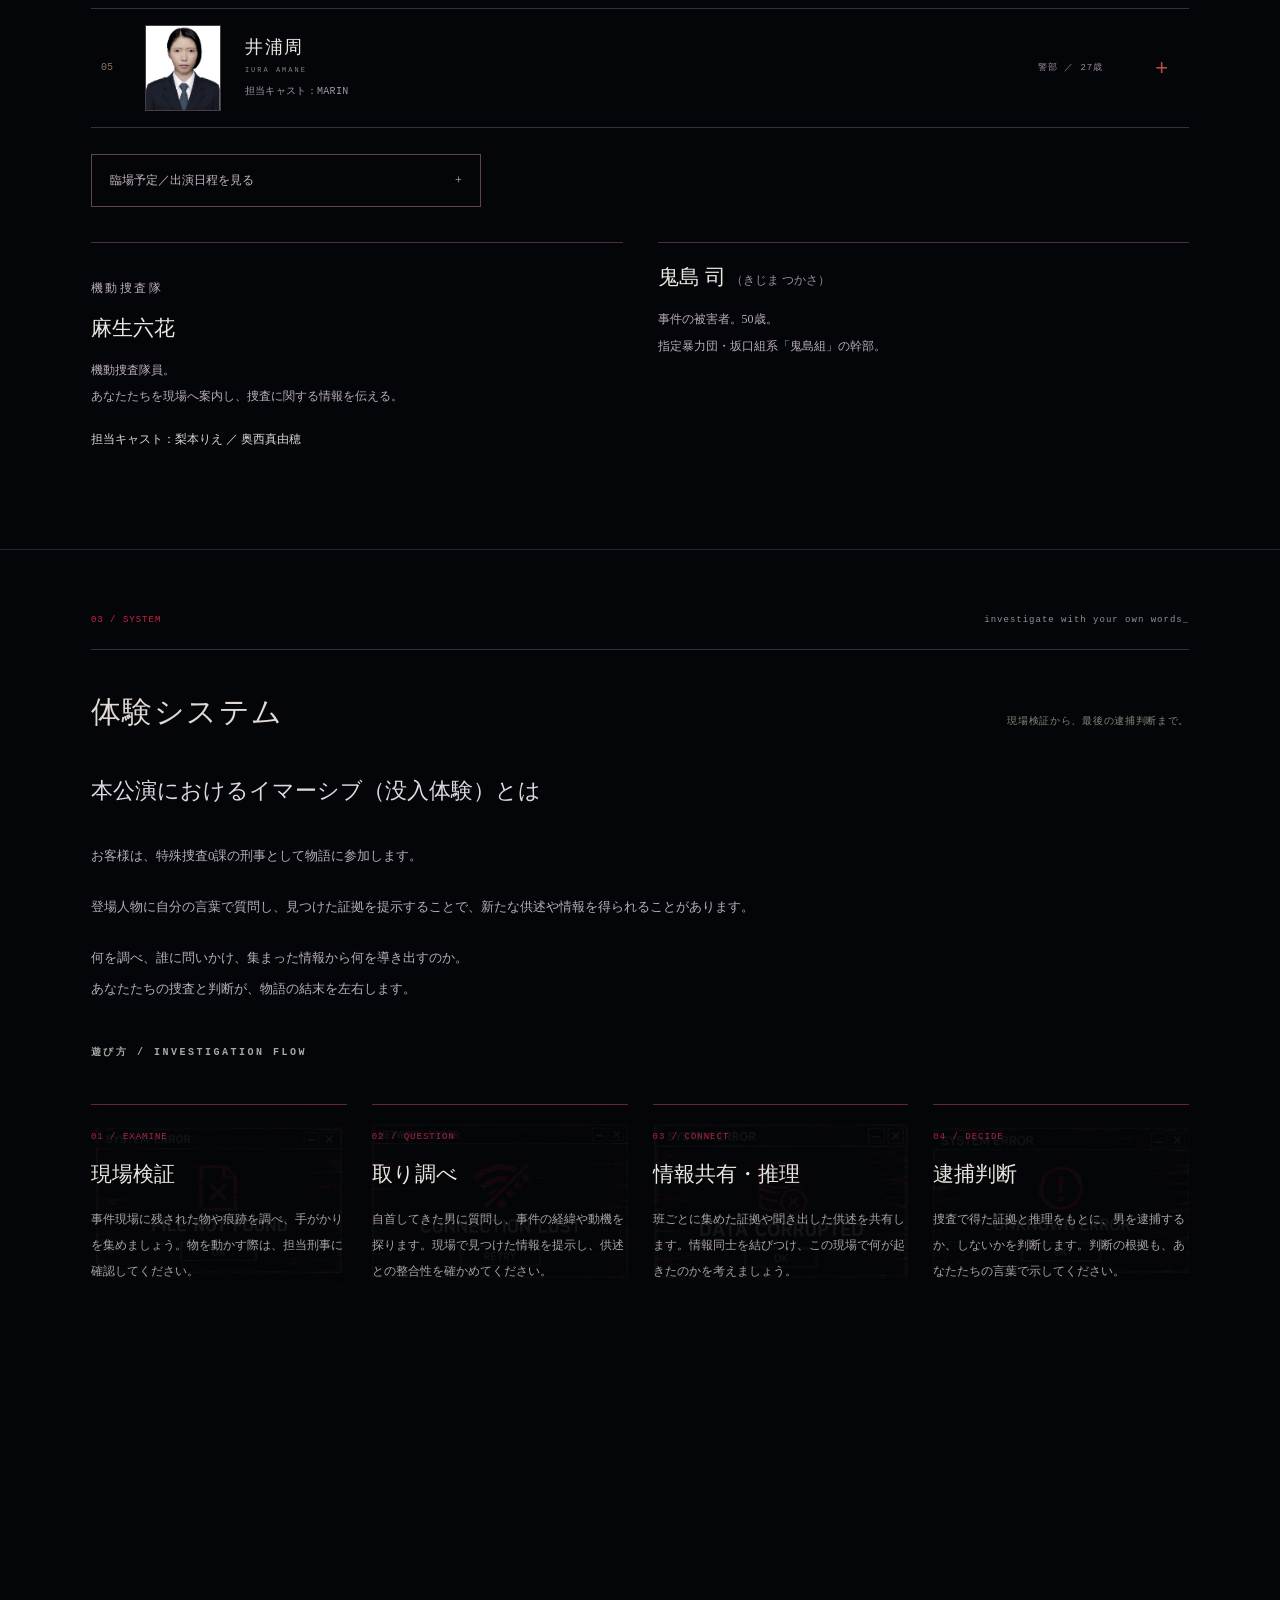
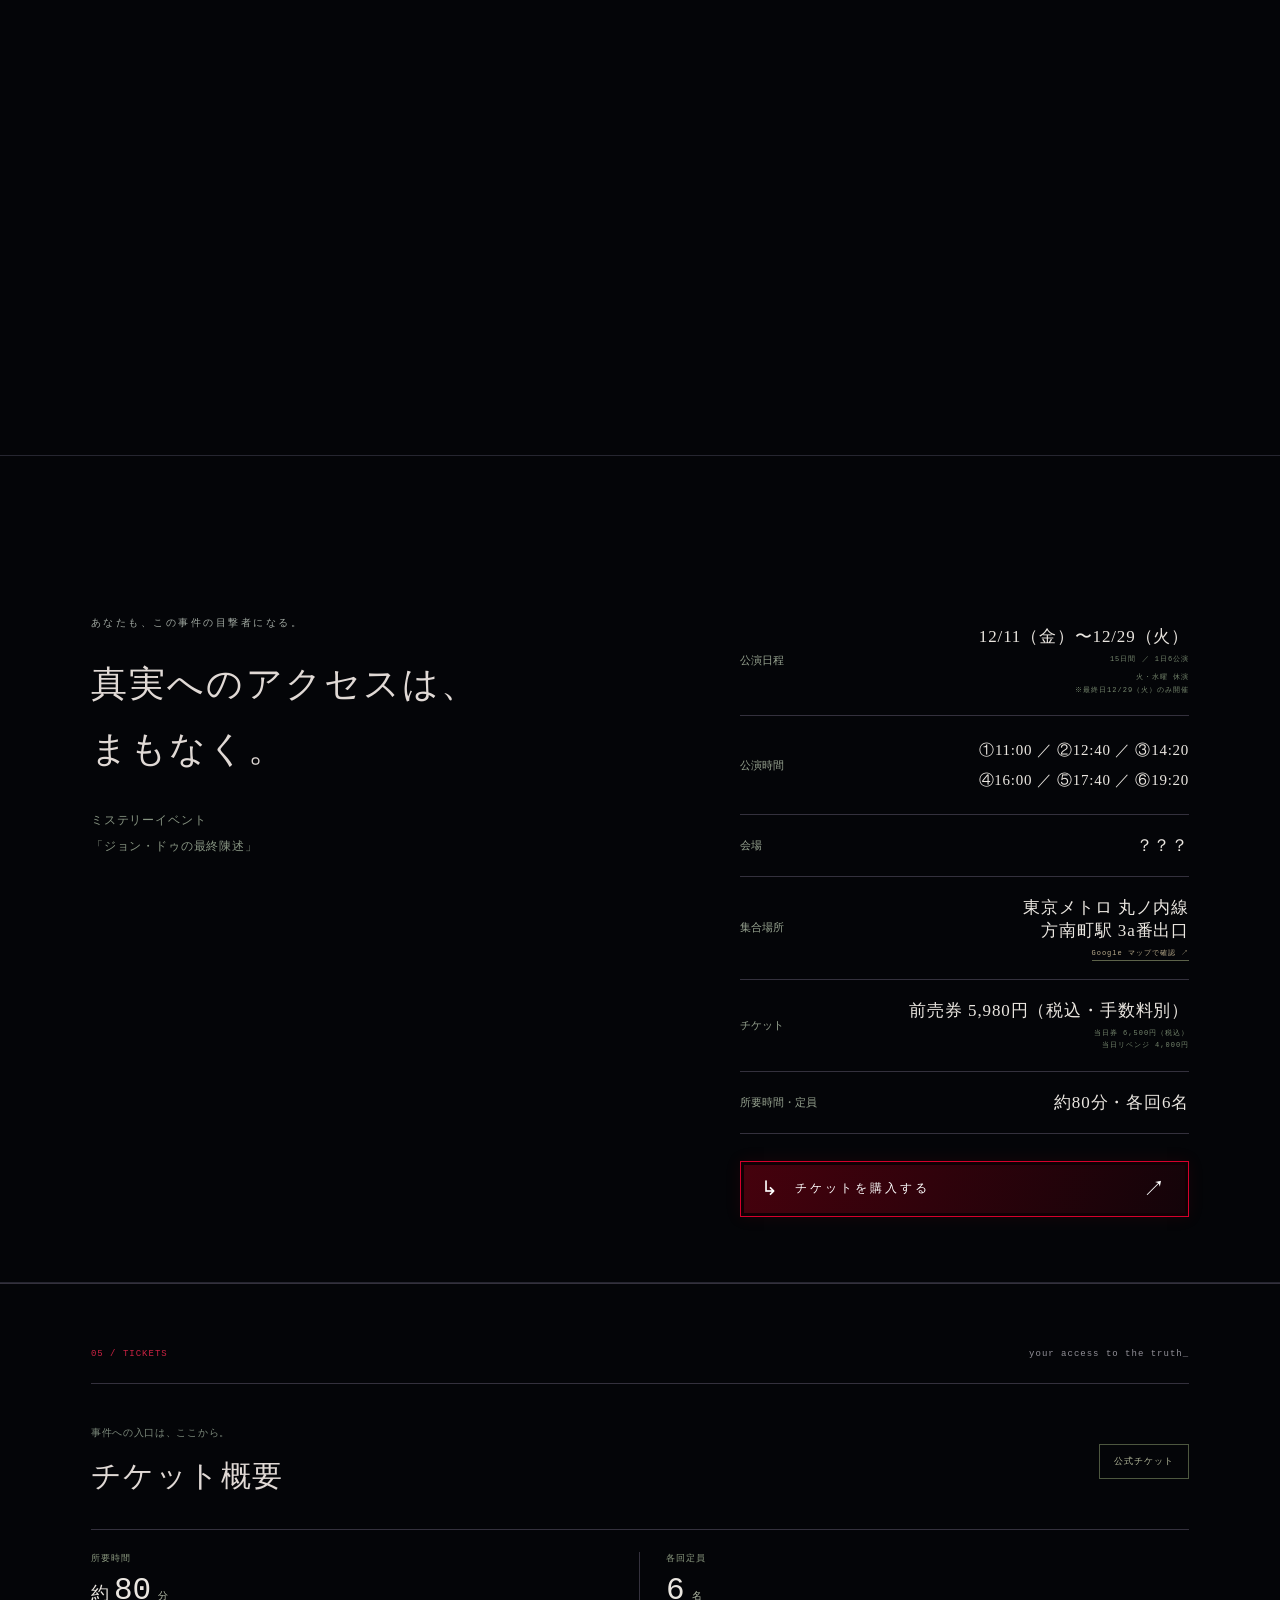
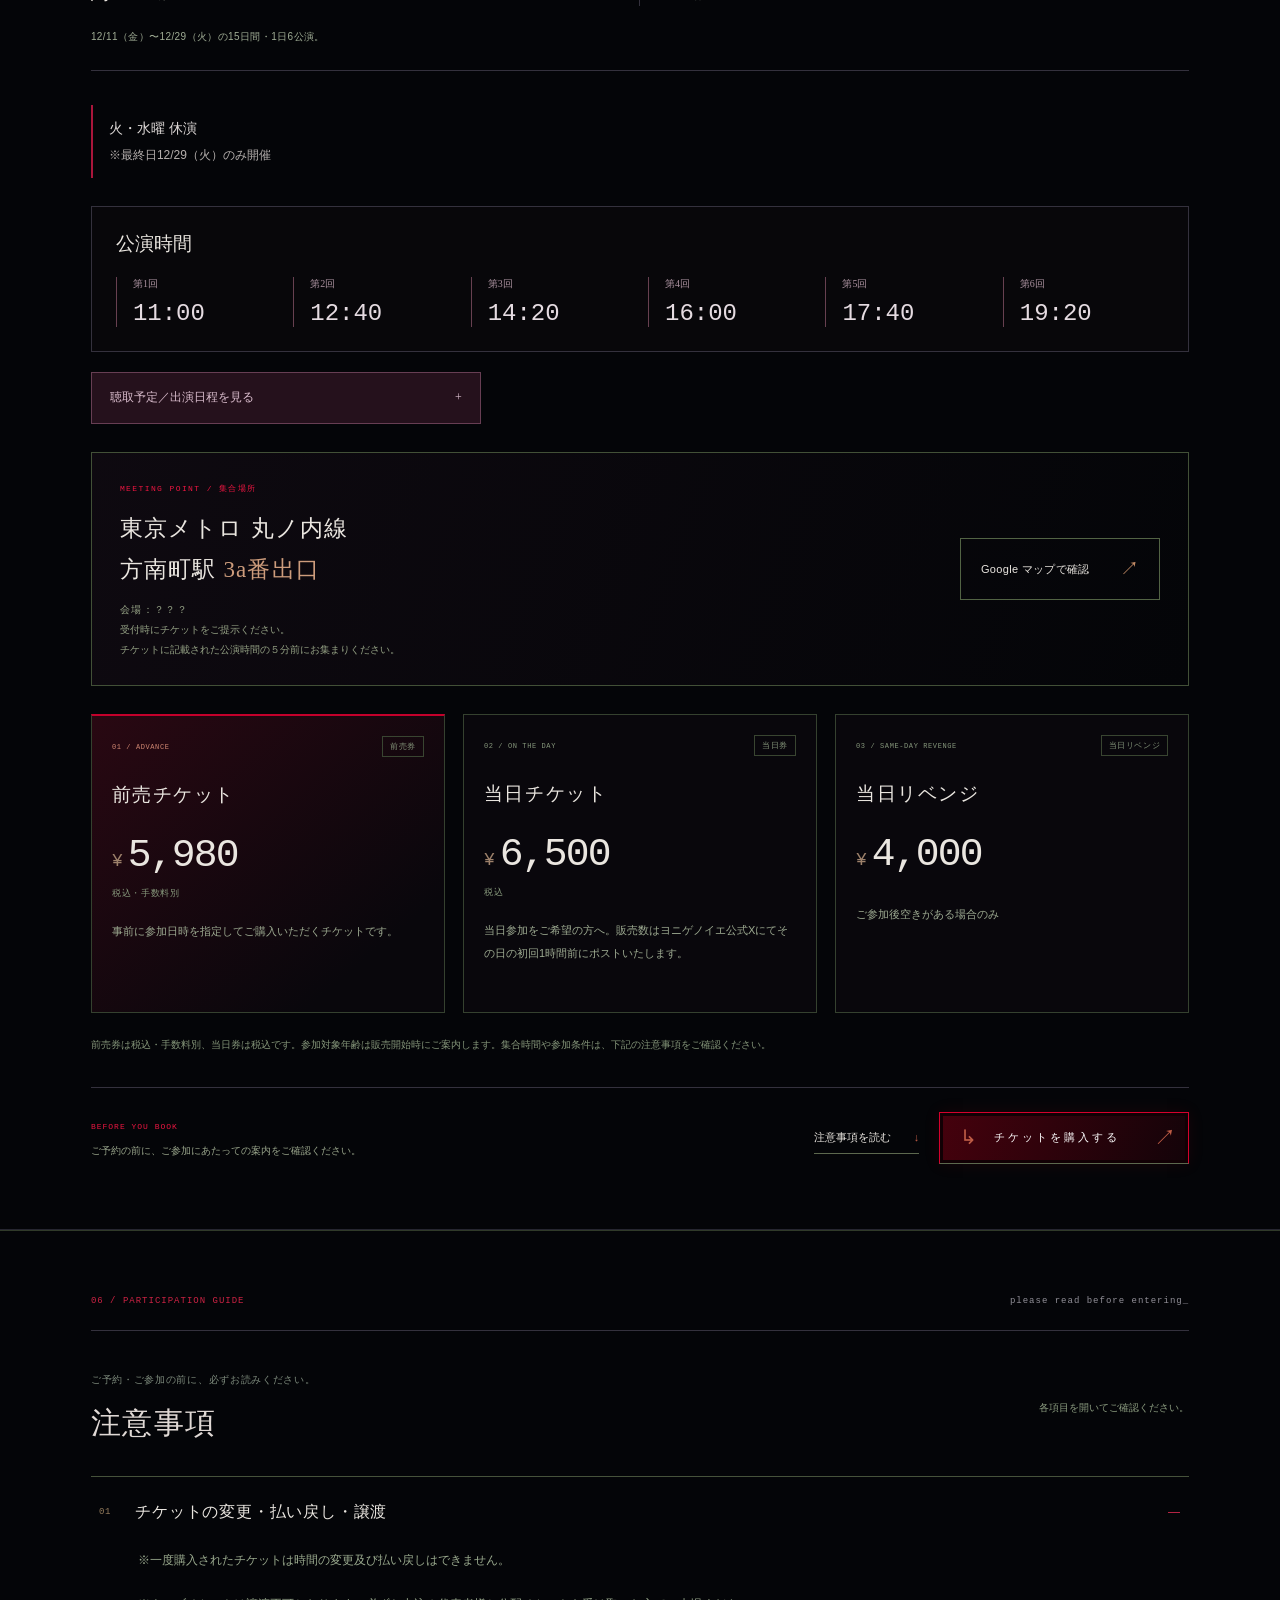
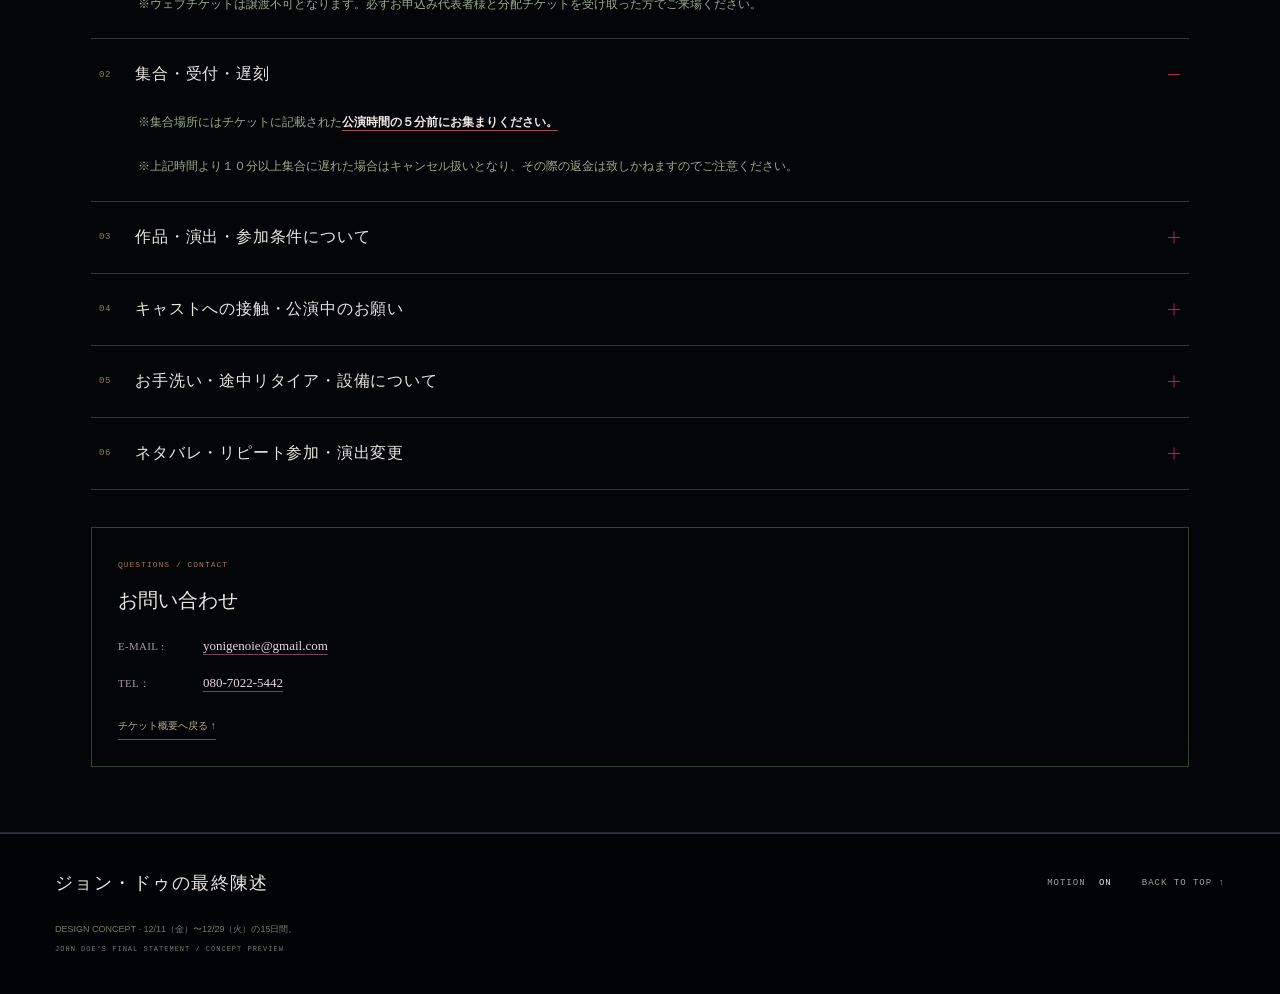
